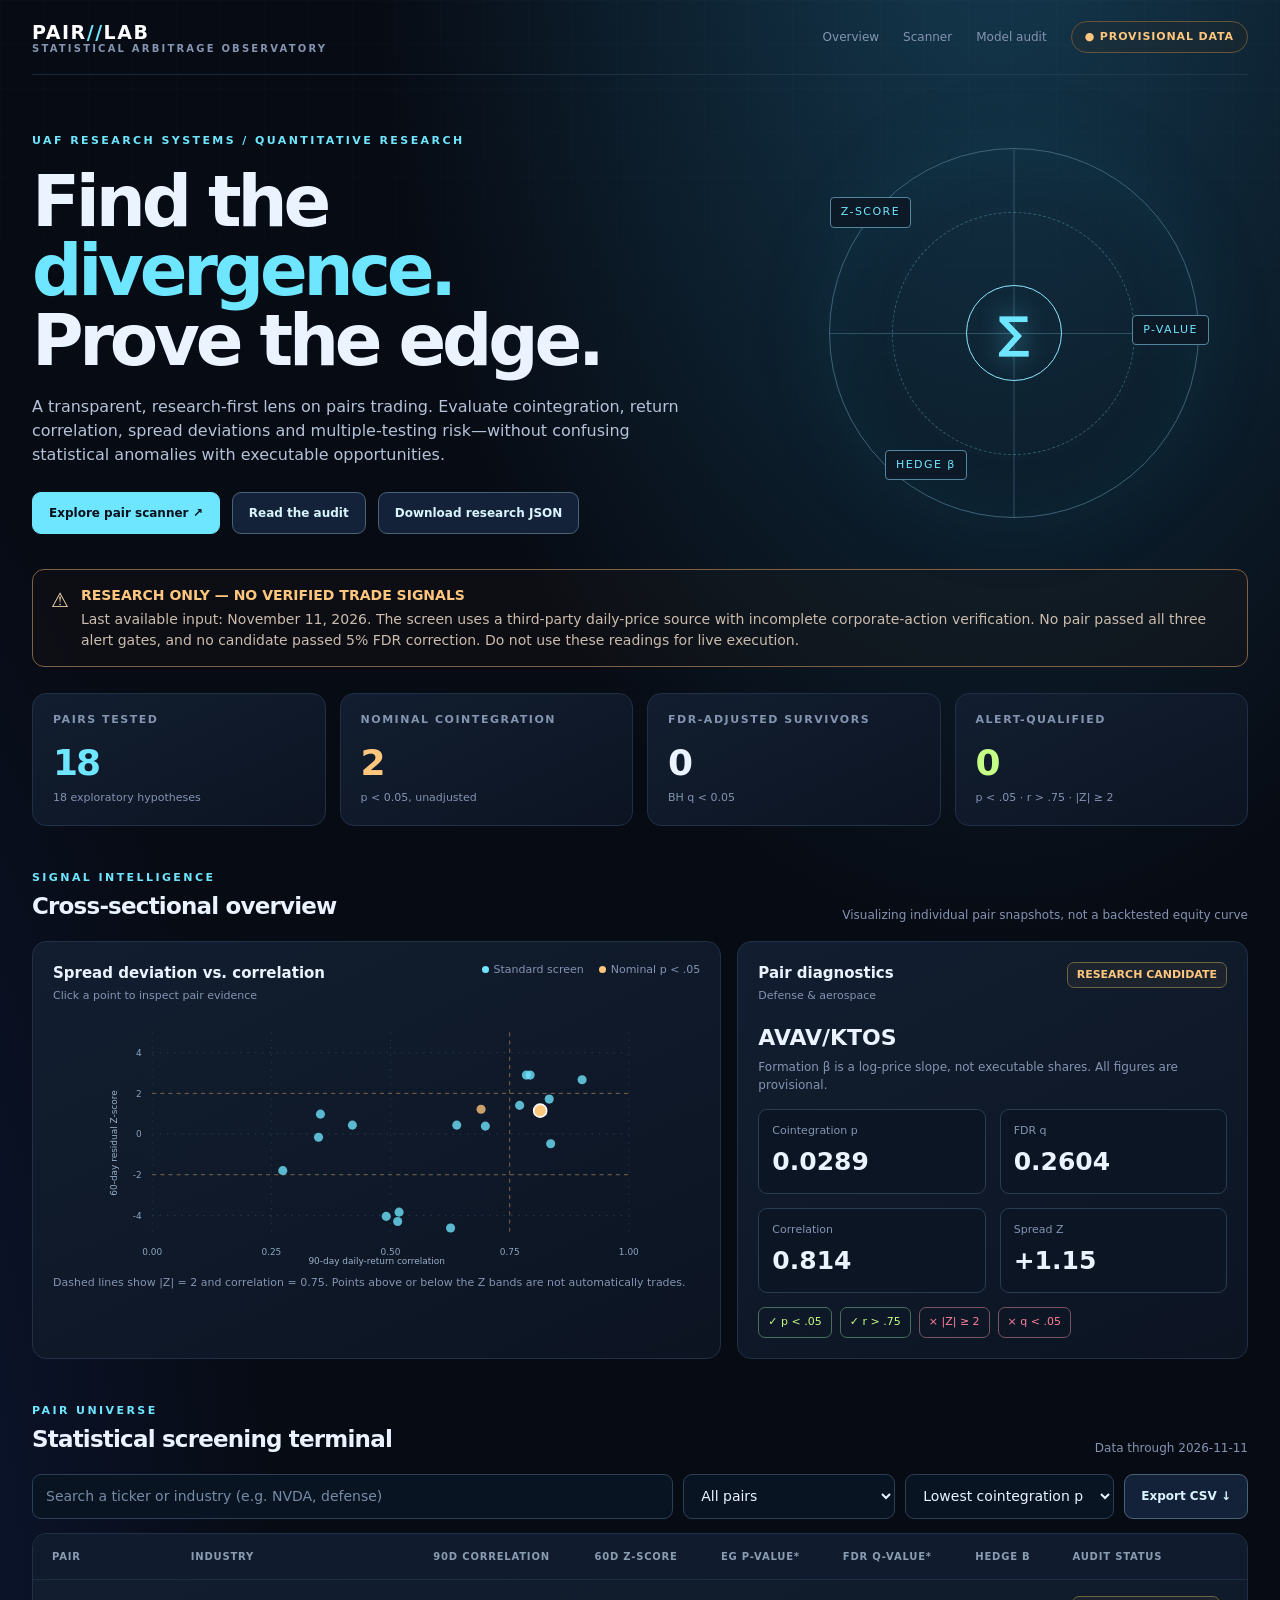
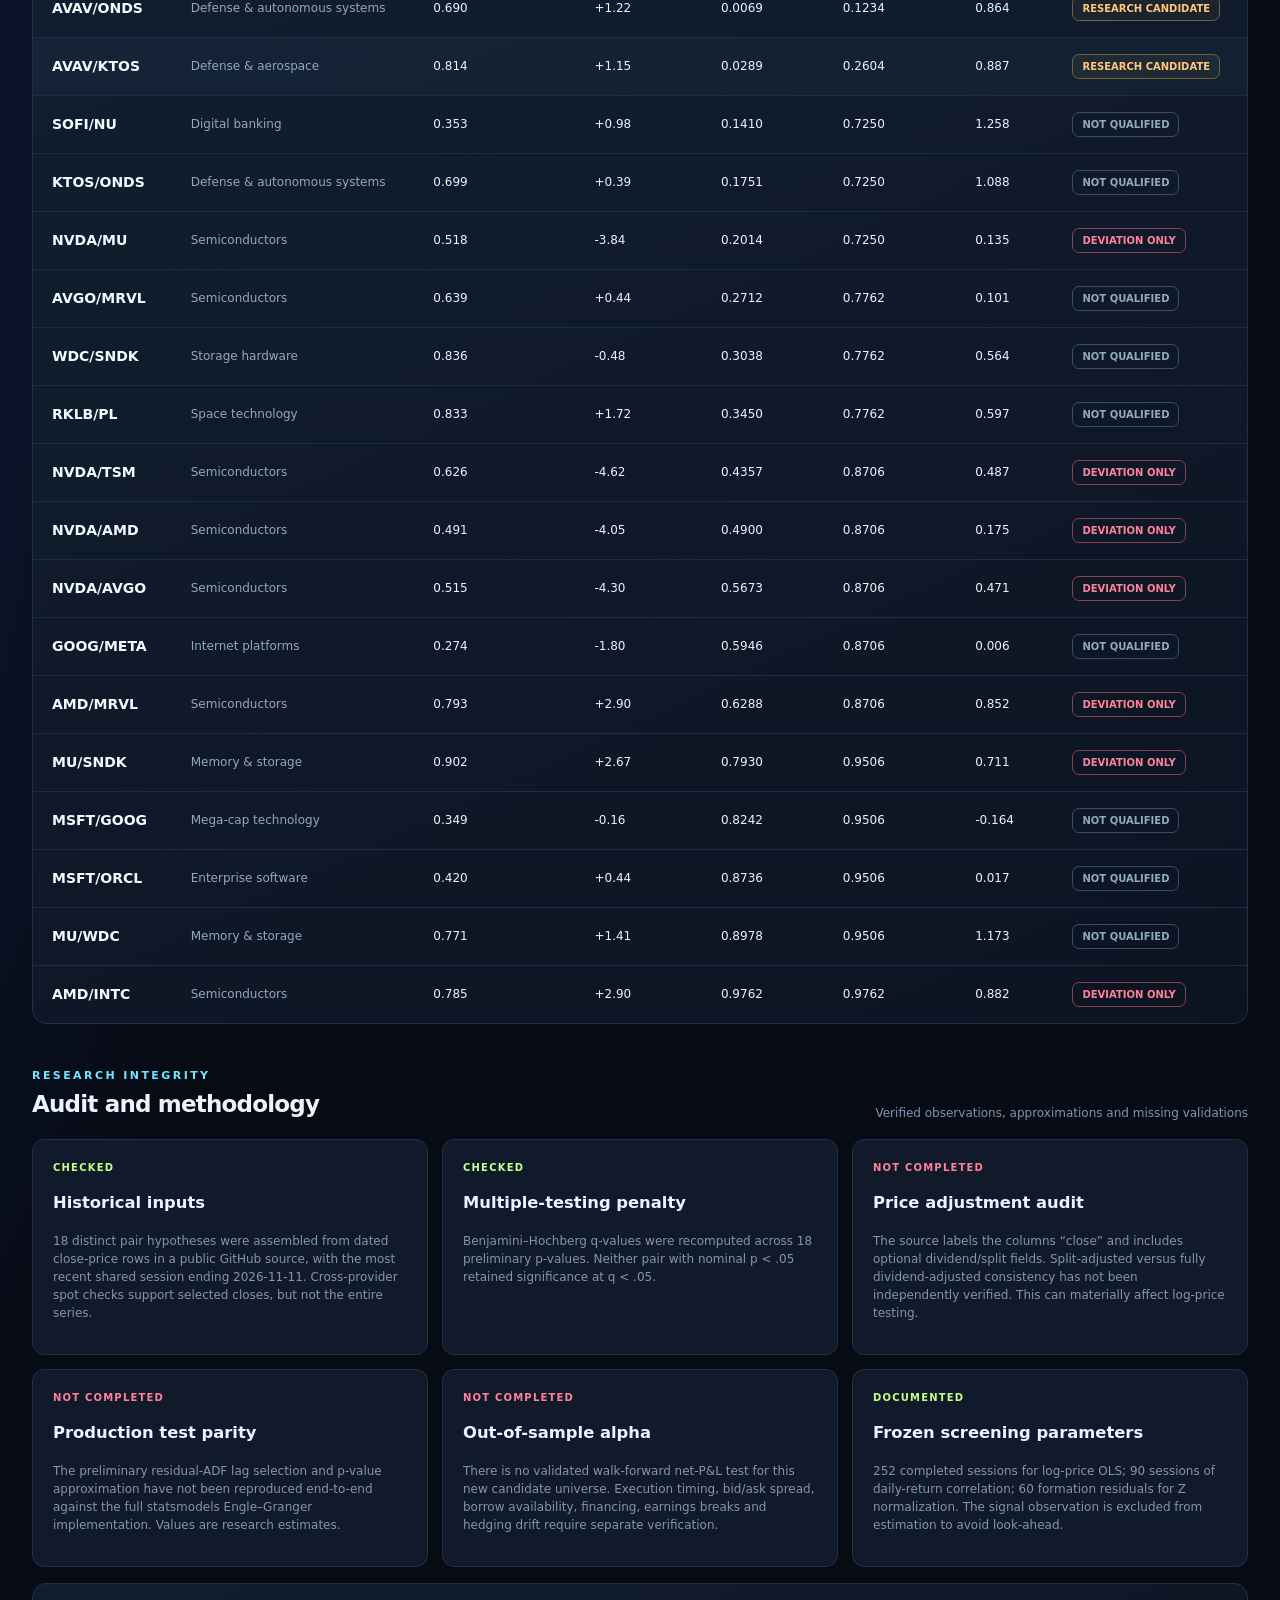
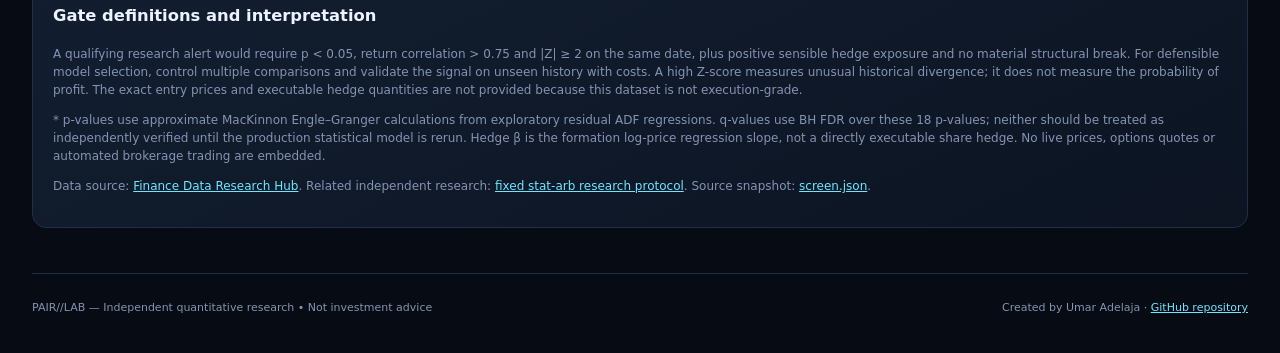
==== stat-arb-dashboard/index.html @ d3b01dea "Build futuristic interactive PAIR//LAB screen with auditable statistical gates" ====
<!doctype html>
<html lang="en">
<head>
<meta charset="utf-8"><meta name="viewport" content="width=device-width, initial-scale=1">
<meta name="description" content="Statistical arbitrage research observatory — provisional pairs-screening evidence, audit gates, and transparent limitations.">
<title>PAIR//LAB — Stat-Arb Observatory</title>
<style>
:root{color-scheme:dark;--bg:#070b14;--panel:#101827;--panel2:#0c1422;--line:#213047;--muted:#8494b1;--text:#eaf3ff;--cyan:#6fe6ff;--lime:#c5ff85;--amber:#ffc77e;--red:#ff8199}
*{box-sizing:border-box}html{scroll-behavior:smooth}body{margin:0;background:radial-gradient(ellipse 55% 35% at 78% -5%,#153c52 0%,transparent 90%),radial-gradient(ellipse 50% 45% at -25% 50%,#101d43 0%,transparent 95%),var(--bg);color:var(--text);font:14px/1.5 Inter,ui-sans-serif,system-ui,Arial,sans-serif;min-height:100vh}
body:before{content:"";pointer-events:none;position:fixed;inset:0;background-image:linear-gradient(#accfff09 1px,transparent 1px),linear-gradient(90deg,#accfff09 1px,transparent 1px);background-size:44px 44px;mask-image:linear-gradient(to bottom,#0008,transparent 82%);z-index:-1}
a{color:var(--cyan)}button,input,select{font:inherit}button{cursor:pointer}.shell{max-width:1440px;margin:0 auto;padding:0 32px}.top{height:75px;border-bottom:1px solid #29405795;display:flex;align-items:center;justify-content:space-between;gap:12px}.brand{font-weight:850;font-size:19px;letter-spacing:.08em;color:white;text-decoration:none}.brand b{color:var(--cyan)}.brand small{font-size:10px;color:var(--muted);display:block;letter-spacing:.22em;margin-top:-5px}.topnav{display:flex;align-items:center;gap:24px;color:var(--muted);font-size:12px}.topnav a{color:inherit;text-decoration:none}.topnav a:hover{color:var(--cyan)}.status{border:1px solid #665338;color:var(--amber);background:#3d2b182a;padding:7px 13px;border-radius:99px;font-weight:750;font-size:11px;letter-spacing:.08em}
.hero{padding:58px 0 35px;display:grid;grid-template-columns:1.5fr 1fr;gap:45px;align-items:center}.eyebrow{color:var(--cyan);letter-spacing:.22em;font-size:11px;text-transform:uppercase;font-weight:800}.hero h1{font-size:clamp(40px,5.5vw,75px);letter-spacing:-.06em;line-height:.99;margin:18px 0 18px;font-weight:850}.hero h1 em{font-style:normal;color:var(--cyan)}.lead{font-size:16px;max-width:670px;color:#b5c2d7}.hero-actions{display:flex;gap:12px;flex-wrap:wrap;margin-top:25px}.btn{border:1px solid #4a6277;background:#132238;color:#d9f5ff;padding:11px 16px;border-radius:9px;font-weight:800;text-decoration:none;font-size:12px}.btn.primary{background:var(--cyan);border-color:var(--cyan);color:#07111c}.btn:hover{filter:brightness(1.14)}.orbit{width:min(100%,370px);aspect-ratio:1;margin:auto;position:relative;border:1px solid #3f6478;border-radius:50%;box-shadow:inset 0 0 60px #0a617524,0 0 80px #14607828}.orbit:before,.orbit:after{content:"";position:absolute;inset:17%;border:1px dashed #5f9cb67c;border-radius:50%}.orbit:after{inset:37%;border:1px solid #8ceaff}.cross{position:absolute;inset:50% 0 auto;border-top:1px solid #50869c7a}.cross.vertical{transform:rotate(90deg)}.orbit .core{position:absolute;left:50%;top:50%;transform:translate(-50%,-50%);font-size:44px;color:var(--cyan);font-weight:850;text-shadow:0 0 25px #5ee1fc70}.orbit .node{position:absolute;border:1px solid #53869e;background:#0c1927;padding:6px 10px;color:var(--cyan);font-size:11px;border-radius:4px;letter-spacing:.13em}.node.one{top:13%;left:0}.node.two{right:-3%;top:45%}.node.three{bottom:10%;left:15%}
.alert{border:1px solid #806044;background:#2a211930;padding:15px 18px;border-radius:12px;display:flex;align-items:flex-start;gap:12px;color:#f6d9b1;margin:0 0 26px}.alert strong{color:var(--amber)}.alert p{margin:3px 0 0;color:#cbbcae}.metrics{display:grid;grid-template-columns:repeat(4,minmax(0,1fr));gap:14px;margin-bottom:28px}.metric,.panel{background:linear-gradient(155deg,#121e30,#0c1422);border:1px solid var(--line);border-radius:14px}.metric{padding:18px 20px;min-height:128px}.metric .label{font-size:11px;letter-spacing:.14em;color:var(--muted);font-weight:800;text-transform:uppercase}.metric .big{font-weight:800;font-size:36px;letter-spacing:-.055em;margin:8px 0 0}.metric .sub{font-size:11px;color:var(--muted)}.metric .big.cyan{color:var(--cyan)}.metric .big.lime{color:var(--lime)}.metric .big.amber{color:var(--amber)}
.sectionhead{margin:44px 0 17px;display:flex;justify-content:space-between;gap:20px;align-items:end}.sectionhead h2{font-size:23px;margin:3px 0 0;letter-spacing:-.035em}.sectionhead p{color:var(--muted);font-size:12px;margin:0}.panel{padding:20px}.visuals{display:grid;grid-template-columns:1.35fr 1fr;gap:16px}.visuals .panel{min-height:310px}.panel-header{display:flex;justify-content:space-between;gap:10px;align-items:start;margin-bottom:16px}.panel-header h3{margin:0;font-size:15px}.panel-header span{color:var(--muted);font-size:11px}.chartwrap{height:244px;position:relative}.chartwrap svg{width:100%;height:100%;overflow:visible}.chartnote{color:var(--muted);font-size:11px;margin:10px 0 0}.legend{display:flex;gap:15px;flex-wrap:wrap;font-size:11px;color:var(--muted)}.legend i{display:inline-block;width:7px;height:7px;border-radius:50%;margin-right:5px;background:var(--cyan)}.legend .gold i{background:var(--amber)}
.toolbar{display:flex;gap:10px;flex-wrap:wrap;margin:0 0 14px}.field{background:#091423;border:1px solid #2b4056;color:var(--text);border-radius:9px;padding:11px 13px;min-height:43px}.field::placeholder{color:#788ba4}.search{flex:1;min-width:200px}.tablepanel{padding:0;overflow:hidden}.scroll{overflow-x:auto}table{width:100%;border-collapse:collapse;min-width:790px}th{text-align:left;color:#8a9cb2;text-transform:uppercase;letter-spacing:.08em;font-size:10px;background:#101b2d;padding:15px 19px;white-space:nowrap}td{padding:16px 19px;border-top:1px solid #1b2d43;white-space:nowrap;font-size:12px}tr.data-row{cursor:pointer}tr.data-row:hover, tr.data-row.selected{background:#1a32454f}.ticker{font-size:14px;font-weight:850;color:#effcff}.industry{color:#95a8bb}.num{font-variant-numeric:tabular-nums}.pill{display:inline-block;border:1px solid #4b5468;color:#b2c2d5;padding:4px 9px;border-radius:7px;font-size:10px;font-weight:750}.pill.watch{border-color:#6b6541;color:var(--amber);background:#d8b3550f}.pill.no{border-color:#375068;color:#90aabe}.pill.fail{border-color:#864354;color:var(--red)}.detailgrid{display:grid;grid-template-columns:1fr 1fr;gap:14px}.detailvalue{font-size:25px;font-weight:850;margin-top:3px}.detailkey{color:var(--muted);font-size:11px}.detailcard{border:1px solid #2a3c50;padding:13px;border-radius:9px;background:#0b1524}.gates{display:flex;gap:8px;flex-wrap:wrap;margin-top:14px}.gate{padding:6px 9px;border:1px solid #38506b;border-radius:7px;font-size:11px;color:#afc5dd}.gate.ok{border-color:#47705c;color:var(--lime)}.gate.bad{border-color:#795264;color:var(--red)}.detail{min-height:242px}.detail h3{margin:0 0 4px;font-size:22px}.detail p{color:var(--muted);font-size:12px;margin:4px 0 15px}.audit-grid{display:grid;grid-template-columns:repeat(3,1fr);gap:14px}.audit-item{border:1px solid var(--line);background:#101a2b;border-radius:12px;padding:20px}.audit-item b{font-size:13px}.audit-item p{color:var(--muted);font-size:12px}.audit-item .tag{font-size:10px;font-weight:800;color:var(--amber);letter-spacing:.12em}.audit-item .tag.good{color:var(--lime)}.audit-item .tag.bad{color:var(--red)}
.footer{border-top:1px solid var(--line);padding:26px 0 36px;display:flex;justify-content:space-between;gap:15px;color:var(--muted);font-size:11px;margin-top:45px}.footer a{color:var(--cyan)}.errorbox{color:var(--red);padding:25px;border:1px solid #713d4b;border-radius:12px}.visuallyhidden{position:absolute;width:1px;height:1px;overflow:hidden;clip:rect(0,0,0,0)}
@media(max-width:950px){.hero{grid-template-columns:1fr}.orbit{display:none}.visuals{grid-template-columns:1fr}.metrics{grid-template-columns:repeat(2,1fr)}.audit-grid{grid-template-columns:1fr 1fr}}
@media(max-width:630px){.shell{padding:0 16px}.topnav a{display:none}.metrics{grid-template-columns:repeat(2,minmax(0,1fr))}.metric{padding:14px;min-height:110px}.metric .big{font-size:30px}.audit-grid{grid-template-columns:1fr}.sectionhead{display:block}.footer{display:block}.hero{padding-top:37px}.panel{padding:15px}}
</style>
</head>
<body>
<div class="shell"><header class="top"><a class="brand" href="../index.html">PAIR<b>//</b>LAB<small>STATISTICAL ARBITRAGE OBSERVATORY</small></a><nav class="topnav"><a href="#overview">Overview</a><a href="#scanner">Scanner</a><a href="#audit">Model audit</a><span class="status">● PROVISIONAL DATA</span></nav></header>
<main>
<section class="hero" id="overview"><div><div class="eyebrow">UAF RESEARCH SYSTEMS / QUANTITATIVE RESEARCH</div><h1>Find the <em>divergence.</em><br>Prove the edge.</h1><p class="lead">A transparent, research-first lens on pairs trading. Evaluate cointegration, return correlation, spread deviations and multiple-testing risk—without confusing statistical anomalies with executable opportunities.</p><div class="hero-actions"><a class="btn primary" href="#scanner">Explore pair scanner ↗</a><a class="btn" href="#audit">Read the audit</a><a class="btn" href="data/screen.json" download>Download research JSON</a></div></div><div class="orbit" aria-hidden="true"><div class="cross"></div><div class="cross vertical"></div><div class="core">∑</div><div class="node one">Z-SCORE</div><div class="node two">P-VALUE</div><div class="node three">HEDGE β</div></div></section>
<div class="alert"><span aria-hidden="true" style="font-size:20px">⚠</span><div><strong>RESEARCH ONLY — NO VERIFIED TRADE SIGNALS</strong><p>Last available input: November 11, 2026. The screen uses a third-party daily-price source with incomplete corporate-action verification. No pair passed all three alert gates, and no candidate passed 5% FDR correction. Do not use these readings for live execution.</p></div></div>
<section class="metrics" id="metrics" aria-label="Research overview"><div class="metric"><div class="label">Pairs tested</div><div class="big cyan" id="m-total">—</div><div class="sub">18 exploratory hypotheses</div></div><div class="metric"><div class="label">Nominal cointegration</div><div class="big amber" id="m-nominal">—</div><div class="sub">p &lt; 0.05, unadjusted</div></div><div class="metric"><div class="label">FDR-adjusted survivors</div><div class="big" id="m-fdr">—</div><div class="sub">BH q &lt; 0.05</div></div><div class="metric"><div class="label">Alert-qualified</div><div class="big lime" id="m-qualified">—</div><div class="sub">p &lt; .05 · r &gt; .75 · |Z| ≥ 2</div></div></section>
<section class="sectionhead"><div><div class="eyebrow">Signal intelligence</div><h2>Cross-sectional overview</h2></div><p>Visualizing individual pair snapshots, not a backtested equity curve</p></section>
<div class="visuals">
<div class="panel"><div class="panel-header"><div><h3>Spread deviation vs. correlation</h3><span>Click a point to inspect pair evidence</span></div><div class="legend"><span><i></i>Standard screen</span><span class="gold"><i></i>Nominal p &lt; .05</span></div></div><div class="chartwrap"><svg id="scatter" role="img" aria-label="Pair Z-score against 90-day correlation"></svg></div><div class="chartnote">Dashed lines show |Z| = 2 and correlation = 0.75. Points above or below the Z bands are not automatically trades.</div></div>
<div class="panel"><div class="panel-header"><div><h3>Pair diagnostics</h3><span id="selected-label">Select a pair from chart or table</span></div><span class="pill watch" id="pair-status">RESEARCH</span></div><div id="pair-detail" class="detail" aria-live="polite"></div></div>
</div>
<section class="sectionhead" id="scanner"><div><div class="eyebrow">Pair universe</div><h2>Statistical screening terminal</h2></div><p id="date-label">Data through November 11, 2026</p></section>
<div class="toolbar"><input class="field search" id="search" type="search" placeholder="Search a ticker or industry (e.g. NVDA, defense)" aria-label="Search pairs"><select class="field" id="filter" aria-label="Filter pairs"><option value="all">All pairs</option><option value="nominal">Nominally cointegrated</option><option value="deviation">|Z| ≥ 2 deviations</option><option value="highcorr">Correlation &gt; .75</option></select><select class="field" id="sort" aria-label="Sort results"><option value="p">Lowest cointegration p</option><option value="z">Largest absolute Z</option><option value="corr">Highest correlation</option><option value="q">Lowest FDR-adjusted q</option></select><button class="btn" id="export" type="button">Export CSV ↓</button></div>
<div class="panel tablepanel"><div class="scroll"><table aria-label="Historical pairs screening results"><thead><tr><th>Pair</th><th>Industry</th><th>90D correlation</th><th>60D Z-score</th><th>EG p-value*</th><th>FDR q-value*</th><th>Hedge β</th><th>Audit status</th></tr></thead><tbody id="table-body"><tr><td colspan="8">Loading research snapshot…</td></tr></tbody></table></div></div>
<section class="sectionhead" id="audit"><div><div class="eyebrow">Research integrity</div><h2>Audit and methodology</h2></div><p>Verified observations, approximations and missing validations</p></section>
<div class="audit-grid">
<article class="audit-item"><div class="tag good">CHECKED</div><h3>Historical inputs</h3><p>18 distinct pair hypotheses were assembled from dated close-price rows in a public GitHub source, with the most recent shared session ending 2026-11-11. Cross-provider spot checks support selected closes, but not the entire series.</p></article>
<article class="audit-item"><div class="tag good">CHECKED</div><h3>Multiple-testing penalty</h3><p>Benjamini–Hochberg q-values were recomputed across 18 preliminary p-values. Neither pair with nominal p &lt; .05 retained significance at q &lt; .05.</p></article>
<article class="audit-item"><div class="tag bad">NOT COMPLETED</div><h3>Price adjustment audit</h3><p>The source labels the columns “close” and includes optional dividend/split fields. Split-adjusted versus fully dividend-adjusted consistency has not been independently verified. This can materially affect log-price testing.</p></article>
<article class="audit-item"><div class="tag bad">NOT COMPLETED</div><h3>Production test parity</h3><p>The preliminary residual-ADF lag selection and p-value approximation have not been reproduced end-to-end against the full statsmodels Engle–Granger implementation. Values are research estimates.</p></article>
<article class="audit-item"><div class="tag bad">NOT COMPLETED</div><h3>Out-of-sample alpha</h3><p>There is no validated walk-forward net-P&amp;L test for this new candidate universe. Execution timing, bid/ask spread, borrow availability, financing, earnings breaks and hedging drift require separate verification.</p></article>
<article class="audit-item"><div class="tag good">DOCUMENTED</div><h3>Frozen screening parameters</h3><p>252 completed sessions for log-price OLS; 90 sessions of daily-return correlation; 60 formation residuals for Z normalization. The signal observation is excluded from estimation to avoid look-ahead.</p></article>
</div>
<div class="panel" style="margin-top:16px"><h3 style="margin-top:0">Gate definitions and interpretation</h3><p style="color:var(--muted);font-size:12px">A qualifying research alert would require p &lt; 0.05, return correlation &gt; 0.75 and |Z| ≥ 2 on the same date, plus positive sensible hedge exposure and no material structural break. For defensible model selection, control multiple comparisons and validate the signal on unseen history with costs. A high Z-score measures unusual historical divergence; it does not measure the probability of profit. The exact entry prices and executable hedge quantities are not provided because this dataset is not execution-grade.</p><p style="color:var(--muted);font-size:12px">* p-values use approximate MacKinnon Engle–Granger calculations from exploratory residual ADF regressions. q-values use BH FDR over these 18 p-values; neither should be treated as independently verified until the production statistical model is rerun. Hedge β is the formation log-price regression slope, not a directly executable share hedge. No live prices, options quotes or automated brokerage trading are embedded.</p><p style="color:var(--muted);font-size:12px">Data source: <a href="https://github.com/yennanliu/finance_data" target="_blank" rel="noopener">Finance Data Research Hub</a>. Related independent research: <a href="../STAT_ARB_GUIDE.md">fixed stat-arb research protocol</a>. Source snapshot: <a href="data/screen.json">screen.json</a>.</p></div>
</main><footer class="footer"><span>PAIR//LAB — Independent quantitative research • Not investment advice</span><span>Created by Umar Adelaja · <a href="https://github.com/uafadelaja-creator/monte-carlo-investment-lab">GitHub repository</a></span></footer></div>
<script>
(async function(){
const $=id=>document.getElementById(id);const svgNS="http://www.w3.org/2000/svg";let dataset,all=[],shown=[],selected=null;
const fmt=(v,n=2)=>Number(v).toFixed(n);const mk=(name,attrs={},text)=>{let e=document.createElementNS(svgNS,name);for(const [k,v] of Object.entries(attrs))e.setAttribute(k,v);if(text!==undefined)e.textContent=text;return e};
function status(p){if(p.gates.coint&&p.gates.corr&&p.gates.z)return ["QUALIFIED","watch"];if(p.p<.05)return ["RESEARCH CANDIDATE","watch"];if(Math.abs(p.z)>=2)return ["DEVIATION ONLY","fail"];return ["NOT QUALIFIED","no"]}
function setDetail(p){selected=p.pair;$("selected-label").textContent=p.industry;const [s,klass]=status(p);$("pair-status").textContent=s;$("pair-status").className="pill "+klass;const d=$("pair-detail");d.replaceChildren();const h=document.createElement("h3");h.textContent=p.pair;d.append(h);const intro=document.createElement("p");intro.textContent="Formation β is a log-price slope, not executable shares. All figures are provisional.";d.append(intro);const g=document.createElement("div");g.className="detailgrid";for(const [label,value] of [["Cointegration p",fmt(p.p,4)],["FDR q",fmt(p.q,4)],["Correlation",fmt(p.correlation,3)],["Spread Z",(p.z>0?"+":"")+fmt(p.z)]]){const e=document.createElement("div");e.className="detailcard";const a=document.createElement("div");a.className="detailkey";a.textContent=label;const b=document.createElement("div");b.className="detailvalue";b.textContent=value;e.append(a,b);g.append(e)}d.append(g);const gates=document.createElement("div");gates.className="gates";for(const [label,on] of [["p < .05",p.gates.coint],["r > .75",p.gates.corr],["|Z| ≥ 2",p.gates.z],["q < .05",p.gates.multiple_testing]]){const item=document.createElement("span");item.className="gate "+(on?"ok":"bad");item.textContent=(on?"✓ ":"× ")+label;gates.append(item)}d.append(gates);drawScatter();paintRows()}
function drawScatter(){const s=$("scatter");s.replaceChildren();s.setAttribute("viewBox","0 0 660 300");const W=660,H=300,L=54,R=20,T=14,B=36,x=v=>L+(W-L-R)*(v/1),y=v=>T+(H-T-B)*((5-v)/10);for(const val of [-4,-2,0,2,4]){s.append(mk("line",{x1:L,x2:W-R,y1:y(val),y2:y(val),stroke:Math.abs(val)===2?"#94764e":"#294057", "stroke-dasharray":Math.abs(val)===2?"5 5":"2 7"}));s.append(mk("text",{x:L-13,y:y(val)+4,fill:"#8da6c1","font-size":"11","text-anchor":"end"},String(val)))}for(const val of [0,.25,.5,.75,1]){s.append(mk("line",{x1:x(val),x2:x(val),y1:T,y2:H-B,stroke:val===.75?"#94764e":"#263a4f","stroke-dasharray":val===.75?"5 5":"2 7"}));s.append(mk("text",{x:x(val),y:H-12,fill:"#8da6c1","font-size":"11","text-anchor":"middle"},fmt(val,2)))}s.append(mk("text",{x:W/2,y:H-1,fill:"#9db1c9","font-size":"11","text-anchor":"middle"},"90-day daily-return correlation"));s.append(mk("text",{x:11,y:H/2,fill:"#9db1c9","font-size":"11",transform:"rotate(-90 11 "+H/2+")","text-anchor":"middle"},"60-day residual Z-score"));for(const p of all){const node=mk("circle",{cx:x(p.correlation),cy:y(Math.max(-5,Math.min(5,p.z))),r:p.pair===selected?8:5.6,fill:p.p<.05?"#ffc77e":"#6fe6ff",opacity:p.pair===selected?1:.78,stroke:p.pair===selected?"#fff":"none","stroke-width":2,tabindex:0,role:"button","aria-label":"Inspect "+p.pair});node.style.cursor="pointer";node.addEventListener("click",()=>setDetail(p));node.addEventListener("keydown",e=>{if(e.key==="Enter"||e.key===" "){e.preventDefault();setDetail(p)}});node.append(mk("title",{},p.pair+" · r="+fmt(p.correlation,3)+" · Z="+fmt(p.z)));s.append(node)}}
function paintRows(){const body=$("table-body");body.replaceChildren();if(!shown.length){const tr=document.createElement("tr"),td=document.createElement("td");td.colSpan=8;td.textContent="No pairs match these filters.";tr.append(td);body.append(tr);return}for(const p of shown){const tr=document.createElement("tr");tr.className="data-row"+(p.pair===selected?" selected":"");tr.tabIndex=0;tr.addEventListener("click",()=>setDetail(p));tr.addEventListener("keydown",e=>{if(e.key==="Enter")setDetail(p)});const [label,st]=status(p);const cells=[p.pair,p.industry,fmt(p.correlation,3),(p.z>0?"+":"")+fmt(p.z),fmt(p.p,4),fmt(p.q,4),fmt(p.beta,3),label];for(let i=0;i<cells.length;i++){const td=document.createElement("td");td.textContent=cells[i];if(i===0)td.className="ticker";if(i===1)td.className="industry";if(i>=2&&i<=6)td.className="num";if(i===7){td.textContent="";const span=document.createElement("span");span.className="pill "+st;span.textContent=label;td.append(span)}tr.append(td)}body.append(tr)}}
function update(){const term=$("search").value.trim().toLowerCase(),filter=$("filter").value,sort=$("sort").value;shown=all.filter(p=>(p.pair+" "+p.industry).toLowerCase().includes(term) && (filter==="all"||(filter==="nominal"&&p.p<.05)||(filter==="deviation"&&Math.abs(p.z)>=2)||(filter==="highcorr"&&p.correlation>.75)));shown.sort((a,b)=>sort==="z"?Math.abs(b.z)-Math.abs(a.z):sort==="corr"?b.correlation-a.correlation:sort==="q"?a.q-b.q:a.p-b.p);paintRows()}
function exportCsv(){const columns=["pair","industry","correlation","z","p","q","beta","beta_drift_pct","status"];const csv=[columns.join(","),...shown.map(p=>columns.map(k=>JSON.stringify(k==="status"?status(p)[0]:p[k])).join(","))].join("\n");const blob=new Blob([csv],{type:"text/csv;charset=utf-8"}),url=URL.createObjectURL(blob),a=document.createElement("a");a.href=url;a.download="pairlab-screen-2026-11-11.csv";a.click();URL.revokeObjectURL(url)}
try{const r=await fetch("./data/screen.json",{cache:"no-store"});if(!r.ok)throw Error("HTTP "+r.status);dataset=await r.json();if(dataset.schema_version!==1||!Array.isArray(dataset.pairs))throw Error("Unexpected schema");all=dataset.pairs;const alerts=all.filter(p=>p.p<.05&&p.correlation>.75&&Math.abs(p.z)>=2);$("m-total").textContent=all.length;$("m-nominal").textContent=all.filter(p=>p.p<.05).length;$("m-fdr").textContent=all.filter(p=>p.q<.05).length;$("m-qualified").textContent=alerts.length;$("date-label").textContent="Data through "+dataset.as_of;["search","filter","sort"].forEach(id=>$(id).addEventListener(id==="search"?"input":"change",update));$("export").addEventListener("click",exportCsv);update();setDetail(all.find(p=>p.pair==="AVAV/KTOS")||all[0]);}catch(e){$("table-body").replaceChildren();const row=document.createElement("tr"),cell=document.createElement("td");cell.colSpan=8;cell.textContent="Unable to load screen.json: "+e.message+". Open through a web server rather than file://.";row.append(cell);$("table-body").append(row);$("pair-detail").textContent="Data unavailable.";}
})();
</script>
</body></html>
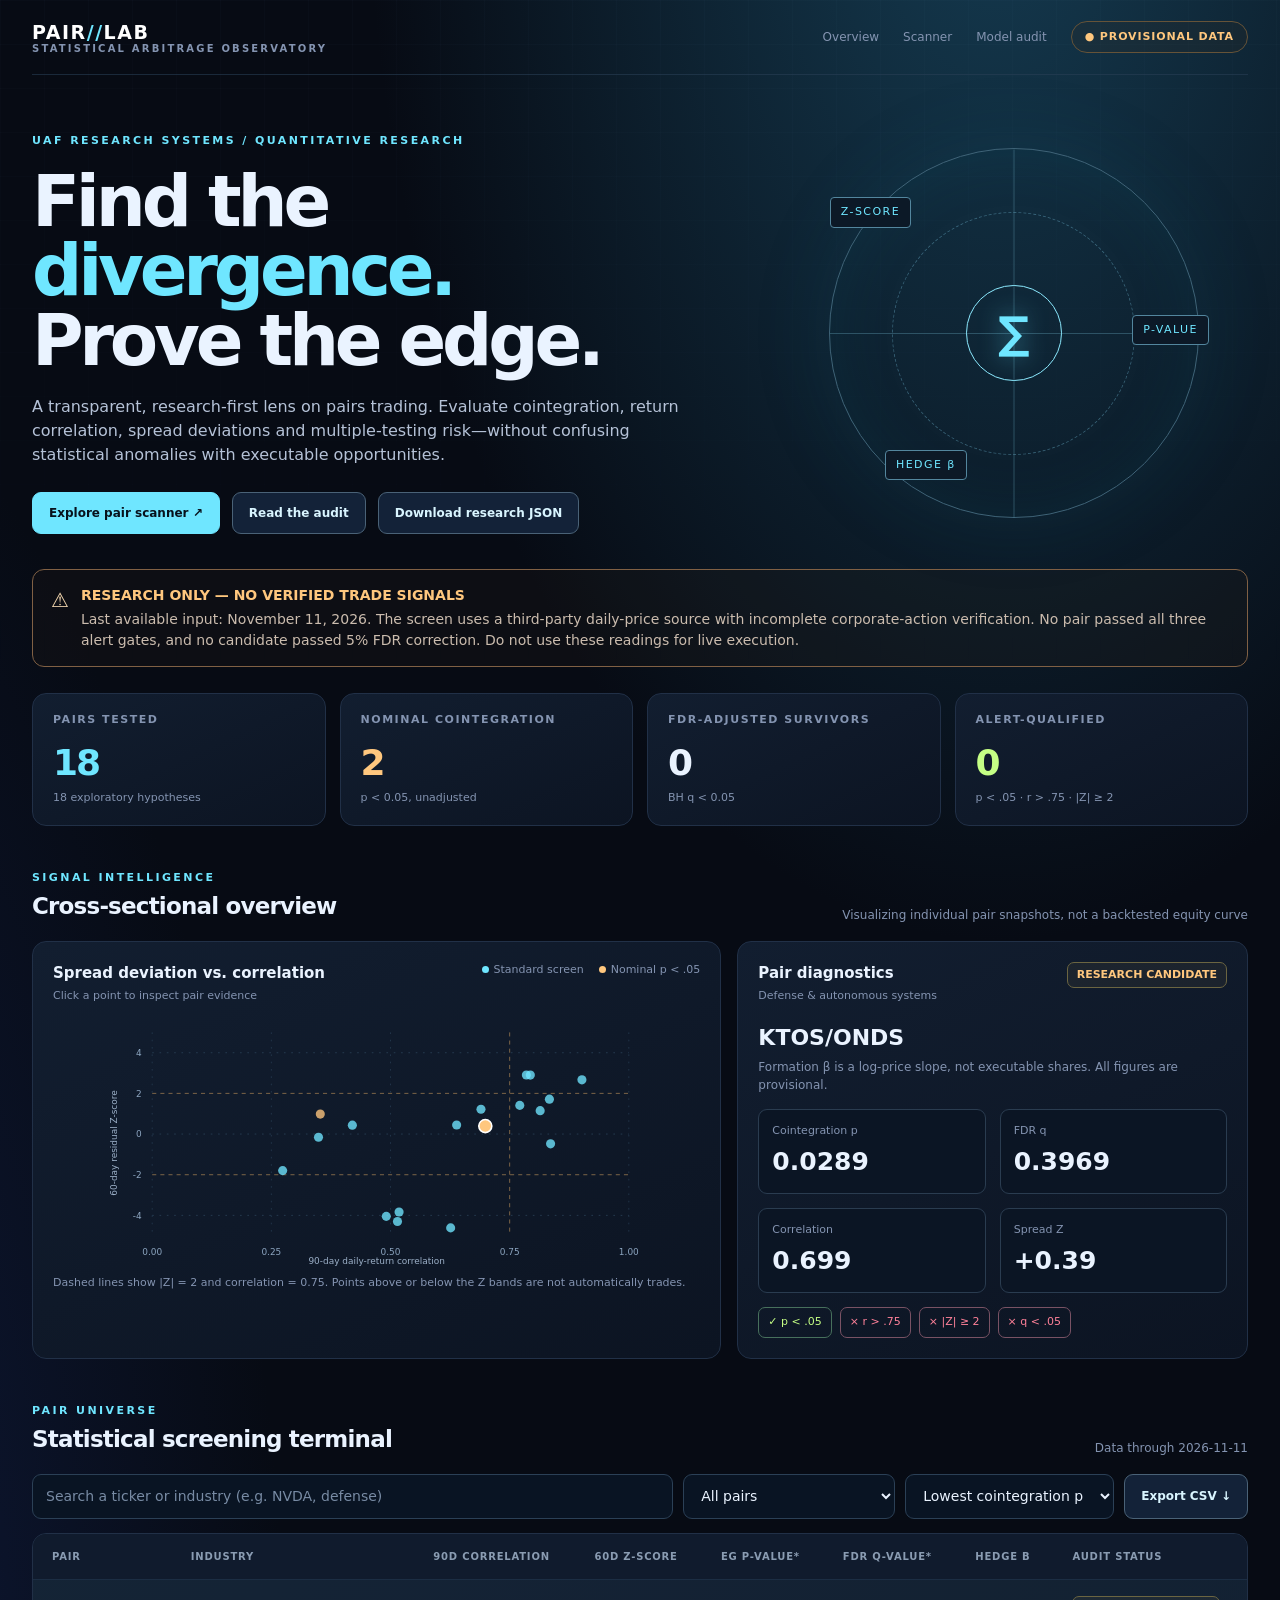
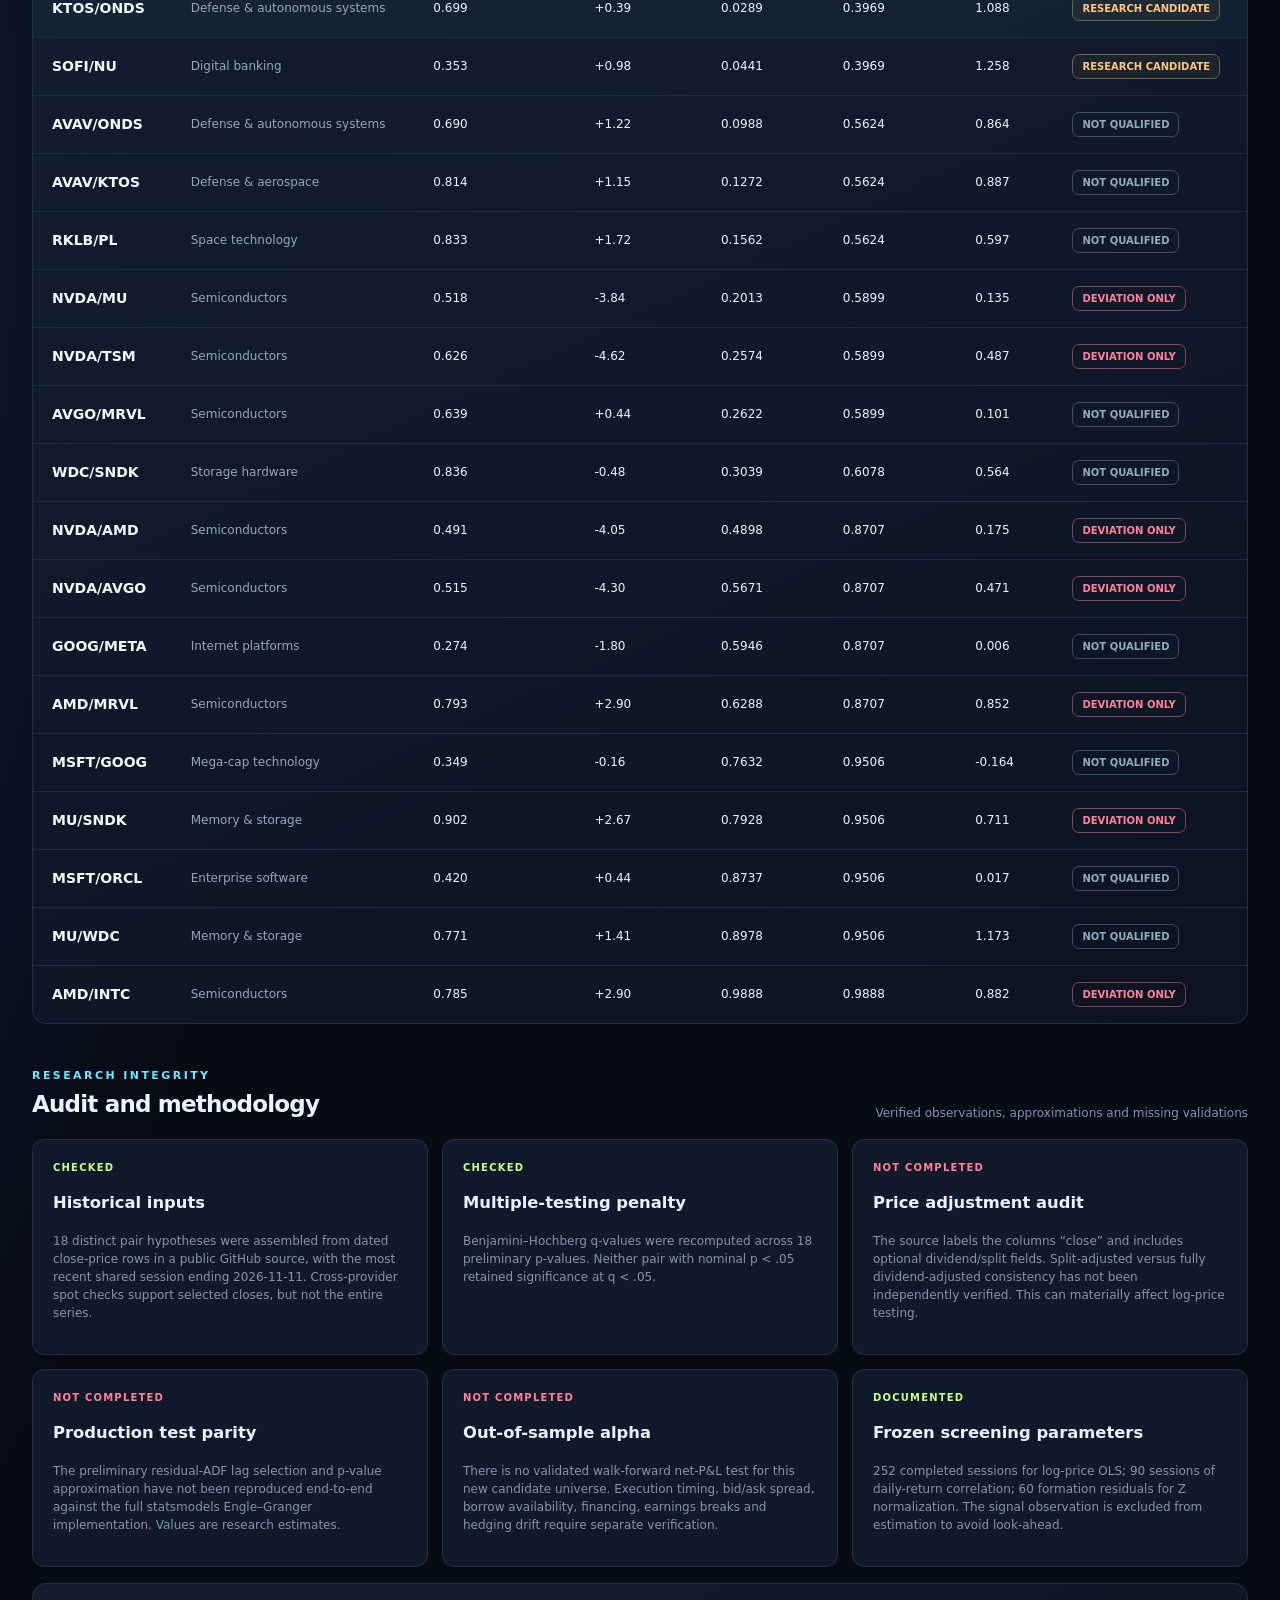
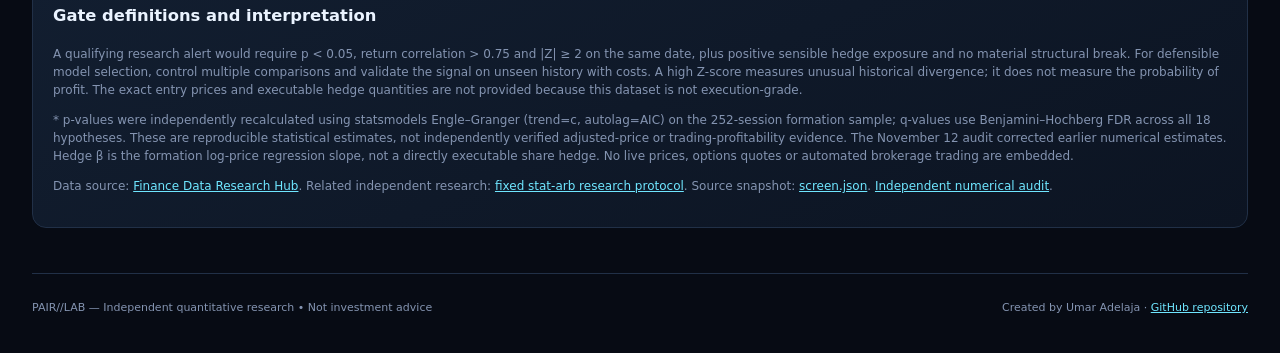
==== commit 02052e44: "Show corrected independently audited statistics and accurate test methodology" ====
--- a/stat-arb-dashboard/index.html
+++ b/stat-arb-dashboard/index.html
@@ -41,7 +41,7 @@
 <article class="audit-item"><div class="tag bad">NOT COMPLETED</div><h3>Out-of-sample alpha</h3><p>There is no validated walk-forward net-P&amp;L test for this new candidate universe. Execution timing, bid/ask spread, borrow availability, financing, earnings breaks and hedging drift require separate verification.</p></article>
 <article class="audit-item"><div class="tag good">DOCUMENTED</div><h3>Frozen screening parameters</h3><p>252 completed sessions for log-price OLS; 90 sessions of daily-return correlation; 60 formation residuals for Z normalization. The signal observation is excluded from estimation to avoid look-ahead.</p></article>
 </div>
-<div class="panel" style="margin-top:16px"><h3 style="margin-top:0">Gate definitions and interpretation</h3><p style="color:var(--muted);font-size:12px">A qualifying research alert would require p &lt; 0.05, return correlation &gt; 0.75 and |Z| ≥ 2 on the same date, plus positive sensible hedge exposure and no material structural break. For defensible model selection, control multiple comparisons and validate the signal on unseen history with costs. A high Z-score measures unusual historical divergence; it does not measure the probability of profit. The exact entry prices and executable hedge quantities are not provided because this dataset is not execution-grade.</p><p style="color:var(--muted);font-size:12px">* p-values use approximate MacKinnon Engle–Granger calculations from exploratory residual ADF regressions. q-values use BH FDR over these 18 p-values; neither should be treated as independently verified until the production statistical model is rerun. Hedge β is the formation log-price regression slope, not a directly executable share hedge. No live prices, options quotes or automated brokerage trading are embedded.</p><p style="color:var(--muted);font-size:12px">Data source: <a href="https://github.com/yennanliu/finance_data" target="_blank" rel="noopener">Finance Data Research Hub</a>. Related independent research: <a href="../STAT_ARB_GUIDE.md">fixed stat-arb research protocol</a>. Source snapshot: <a href="data/screen.json">screen.json</a>.</p></div>
+<div class="panel" style="margin-top:16px"><h3 style="margin-top:0">Gate definitions and interpretation</h3><p style="color:var(--muted);font-size:12px">A qualifying research alert would require p &lt; 0.05, return correlation &gt; 0.75 and |Z| ≥ 2 on the same date, plus positive sensible hedge exposure and no material structural break. For defensible model selection, control multiple comparisons and validate the signal on unseen history with costs. A high Z-score measures unusual historical divergence; it does not measure the probability of profit. The exact entry prices and executable hedge quantities are not provided because this dataset is not execution-grade.</p><p style="color:var(--muted);font-size:12px">* p-values were independently recalculated using statsmodels Engle–Granger (trend=c, autolag=AIC) on the 252-session formation sample; q-values use Benjamini–Hochberg FDR across all 18 hypotheses. These are reproducible statistical estimates, not independently verified adjusted-price or trading-profitability evidence. The November 12 audit corrected earlier numerical estimates. Hedge β is the formation log-price regression slope, not a directly executable share hedge. No live prices, options quotes or automated brokerage trading are embedded.</p><p style="color:var(--muted);font-size:12px">Data source: <a href="https://github.com/yennanliu/finance_data" target="_blank" rel="noopener">Finance Data Research Hub</a>. Related independent research: <a href="../STAT_ARB_GUIDE.md">fixed stat-arb research protocol</a>. Source snapshot: <a href="data/screen.json">screen.json</a>. <a href="https://github.com/uafadelaja-creator/monte-carlo-investment-lab/actions/runs/43284043346">Independent numerical audit</a>.</p></div>
 </main><footer class="footer"><span>PAIR//LAB — Independent quantitative research • Not investment advice</span><span>Created by Umar Adelaja · <a href="https://github.com/uafadelaja-creator/monte-carlo-investment-lab">GitHub repository</a></span></footer></div>
 <script>
 (async function(){
@@ -53,7 +53,7 @@
 function paintRows(){const body=$("table-body");body.replaceChildren();if(!shown.length){const tr=document.createElement("tr"),td=document.createElement("td");td.colSpan=8;td.textContent="No pairs match these filters.";tr.append(td);body.append(tr);return}for(const p of shown){const tr=document.createElement("tr");tr.className="data-row"+(p.pair===selected?" selected":"");tr.tabIndex=0;tr.addEventListener("click",()=>setDetail(p));tr.addEventListener("keydown",e=>{if(e.key==="Enter")setDetail(p)});const [label,st]=status(p);const cells=[p.pair,p.industry,fmt(p.correlation,3),(p.z>0?"+":"")+fmt(p.z),fmt(p.p,4),fmt(p.q,4),fmt(p.beta,3),label];for(let i=0;i<cells.length;i++){const td=document.createElement("td");td.textContent=cells[i];if(i===0)td.className="ticker";if(i===1)td.className="industry";if(i>=2&&i<=6)td.className="num";if(i===7){td.textContent="";const span=document.createElement("span");span.className="pill "+st;span.textContent=label;td.append(span)}tr.append(td)}body.append(tr)}}
 function update(){const term=$("search").value.trim().toLowerCase(),filter=$("filter").value,sort=$("sort").value;shown=all.filter(p=>(p.pair+" "+p.industry).toLowerCase().includes(term) && (filter==="all"||(filter==="nominal"&&p.p<.05)||(filter==="deviation"&&Math.abs(p.z)>=2)||(filter==="highcorr"&&p.correlation>.75)));shown.sort((a,b)=>sort==="z"?Math.abs(b.z)-Math.abs(a.z):sort==="corr"?b.correlation-a.correlation:sort==="q"?a.q-b.q:a.p-b.p);paintRows()}
 function exportCsv(){const columns=["pair","industry","correlation","z","p","q","beta","beta_drift_pct","status"];const csv=[columns.join(","),...shown.map(p=>columns.map(k=>JSON.stringify(k==="status"?status(p)[0]:p[k])).join(","))].join("\n");const blob=new Blob([csv],{type:"text/csv;charset=utf-8"}),url=URL.createObjectURL(blob),a=document.createElement("a");a.href=url;a.download="pairlab-screen-2026-11-11.csv";a.click();URL.revokeObjectURL(url)}
-try{const r=await fetch("./data/screen.json",{cache:"no-store"});if(!r.ok)throw Error("HTTP "+r.status);dataset=await r.json();if(dataset.schema_version!==1||!Array.isArray(dataset.pairs))throw Error("Unexpected schema");all=dataset.pairs;const alerts=all.filter(p=>p.p<.05&&p.correlation>.75&&Math.abs(p.z)>=2);$("m-total").textContent=all.length;$("m-nominal").textContent=all.filter(p=>p.p<.05).length;$("m-fdr").textContent=all.filter(p=>p.q<.05).length;$("m-qualified").textContent=alerts.length;$("date-label").textContent="Data through "+dataset.as_of;["search","filter","sort"].forEach(id=>$(id).addEventListener(id==="search"?"input":"change",update));$("export").addEventListener("click",exportCsv);update();setDetail(all.find(p=>p.pair==="AVAV/KTOS")||all[0]);}catch(e){$("table-body").replaceChildren();const row=document.createElement("tr"),cell=document.createElement("td");cell.colSpan=8;cell.textContent="Unable to load screen.json: "+e.message+". Open through a web server rather than file://.";row.append(cell);$("table-body").append(row);$("pair-detail").textContent="Data unavailable.";}
+try{const r=await fetch("./data/screen.json",{cache:"no-store"});if(!r.ok)throw Error("HTTP "+r.status);dataset=await r.json();if(dataset.schema_version!==1||!Array.isArray(dataset.pairs))throw Error("Unexpected schema");all=dataset.pairs;const alerts=all.filter(p=>p.p<.05&&p.correlation>.75&&Math.abs(p.z)>=2);$("m-total").textContent=all.length;$("m-nominal").textContent=all.filter(p=>p.p<.05).length;$("m-fdr").textContent=all.filter(p=>p.q<.05).length;$("m-qualified").textContent=alerts.length;$("date-label").textContent="Data through "+dataset.as_of;["search","filter","sort"].forEach(id=>$(id).addEventListener(id==="search"?"input":"change",update));$("export").addEventListener("click",exportCsv);update();setDetail(all.find(p=>p.pair==="KTOS/ONDS")||all[0]);}catch(e){$("table-body").replaceChildren();const row=document.createElement("tr"),cell=document.createElement("td");cell.colSpan=8;cell.textContent="Unable to load screen.json: "+e.message+". Open through a web server rather than file://.";row.append(cell);$("table-body").append(row);$("pair-detail").textContent="Data unavailable.";}
 })();
 </script>
 </body></html>
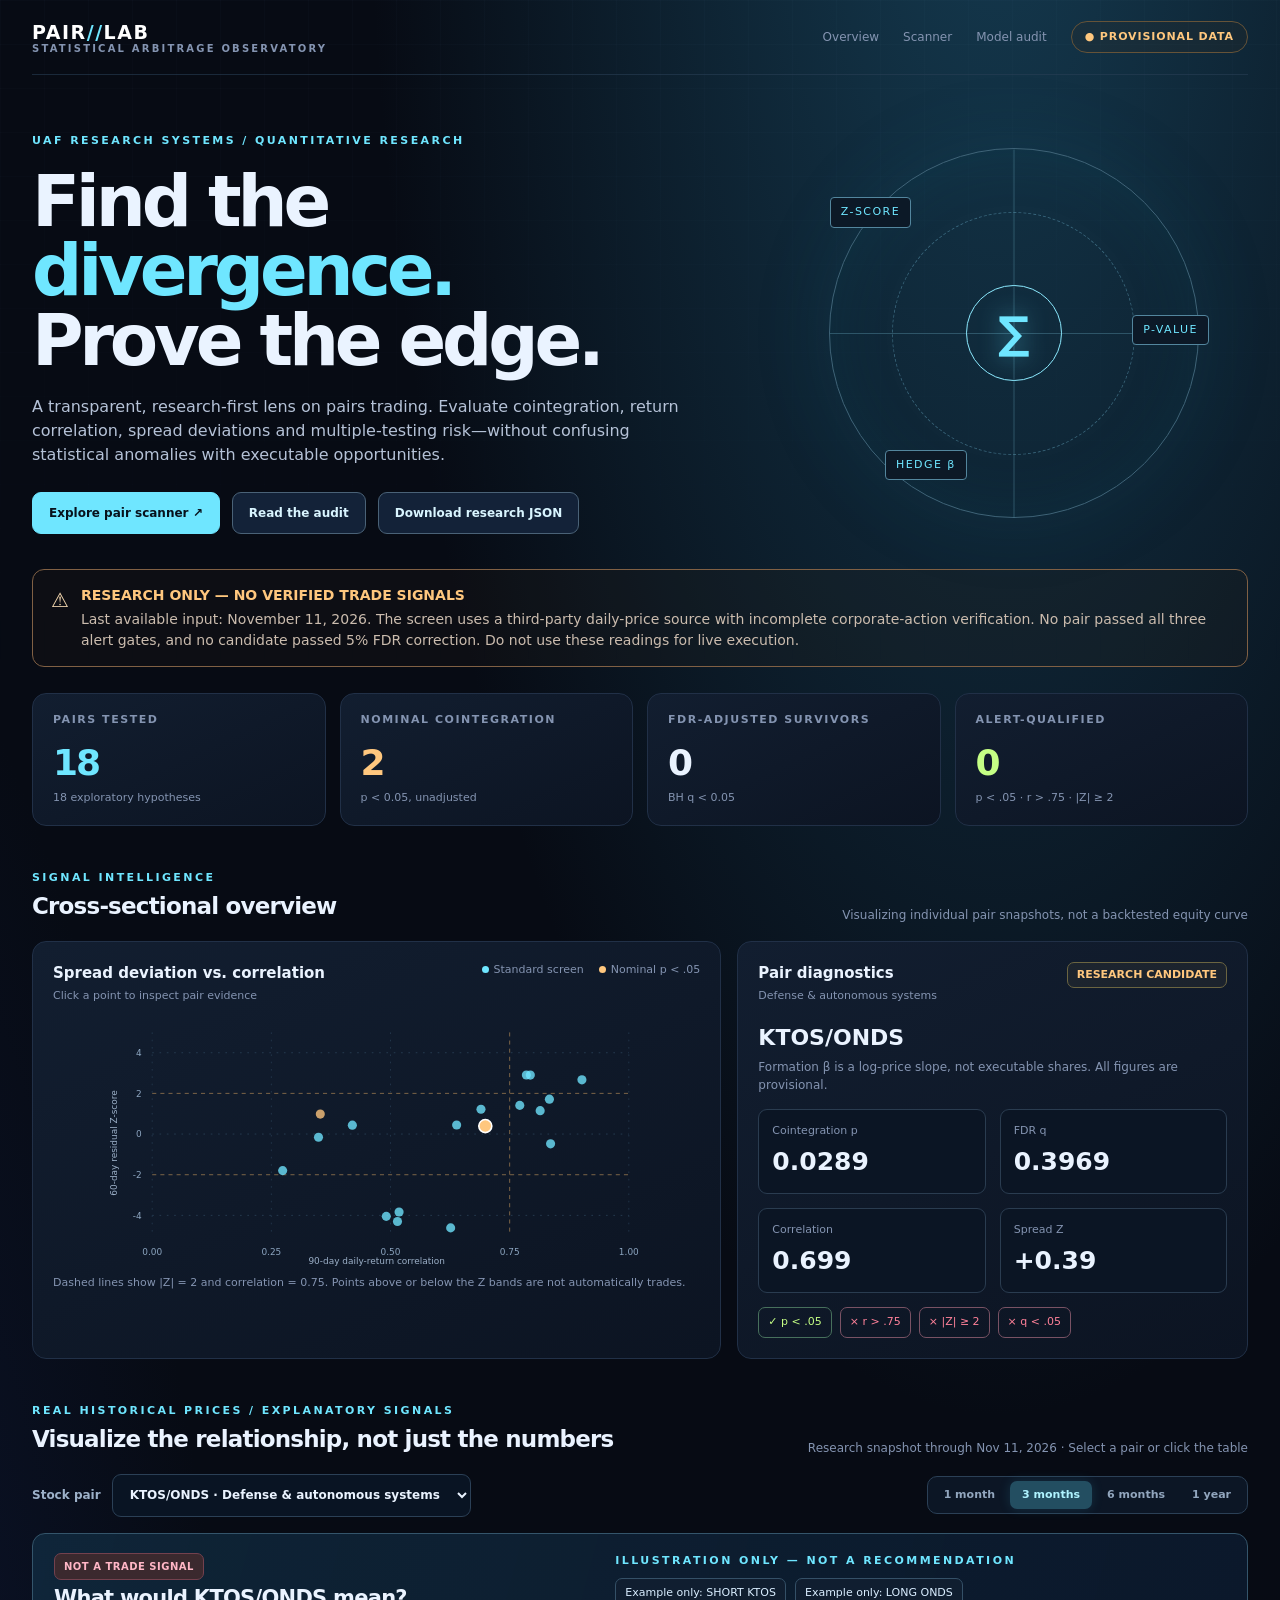
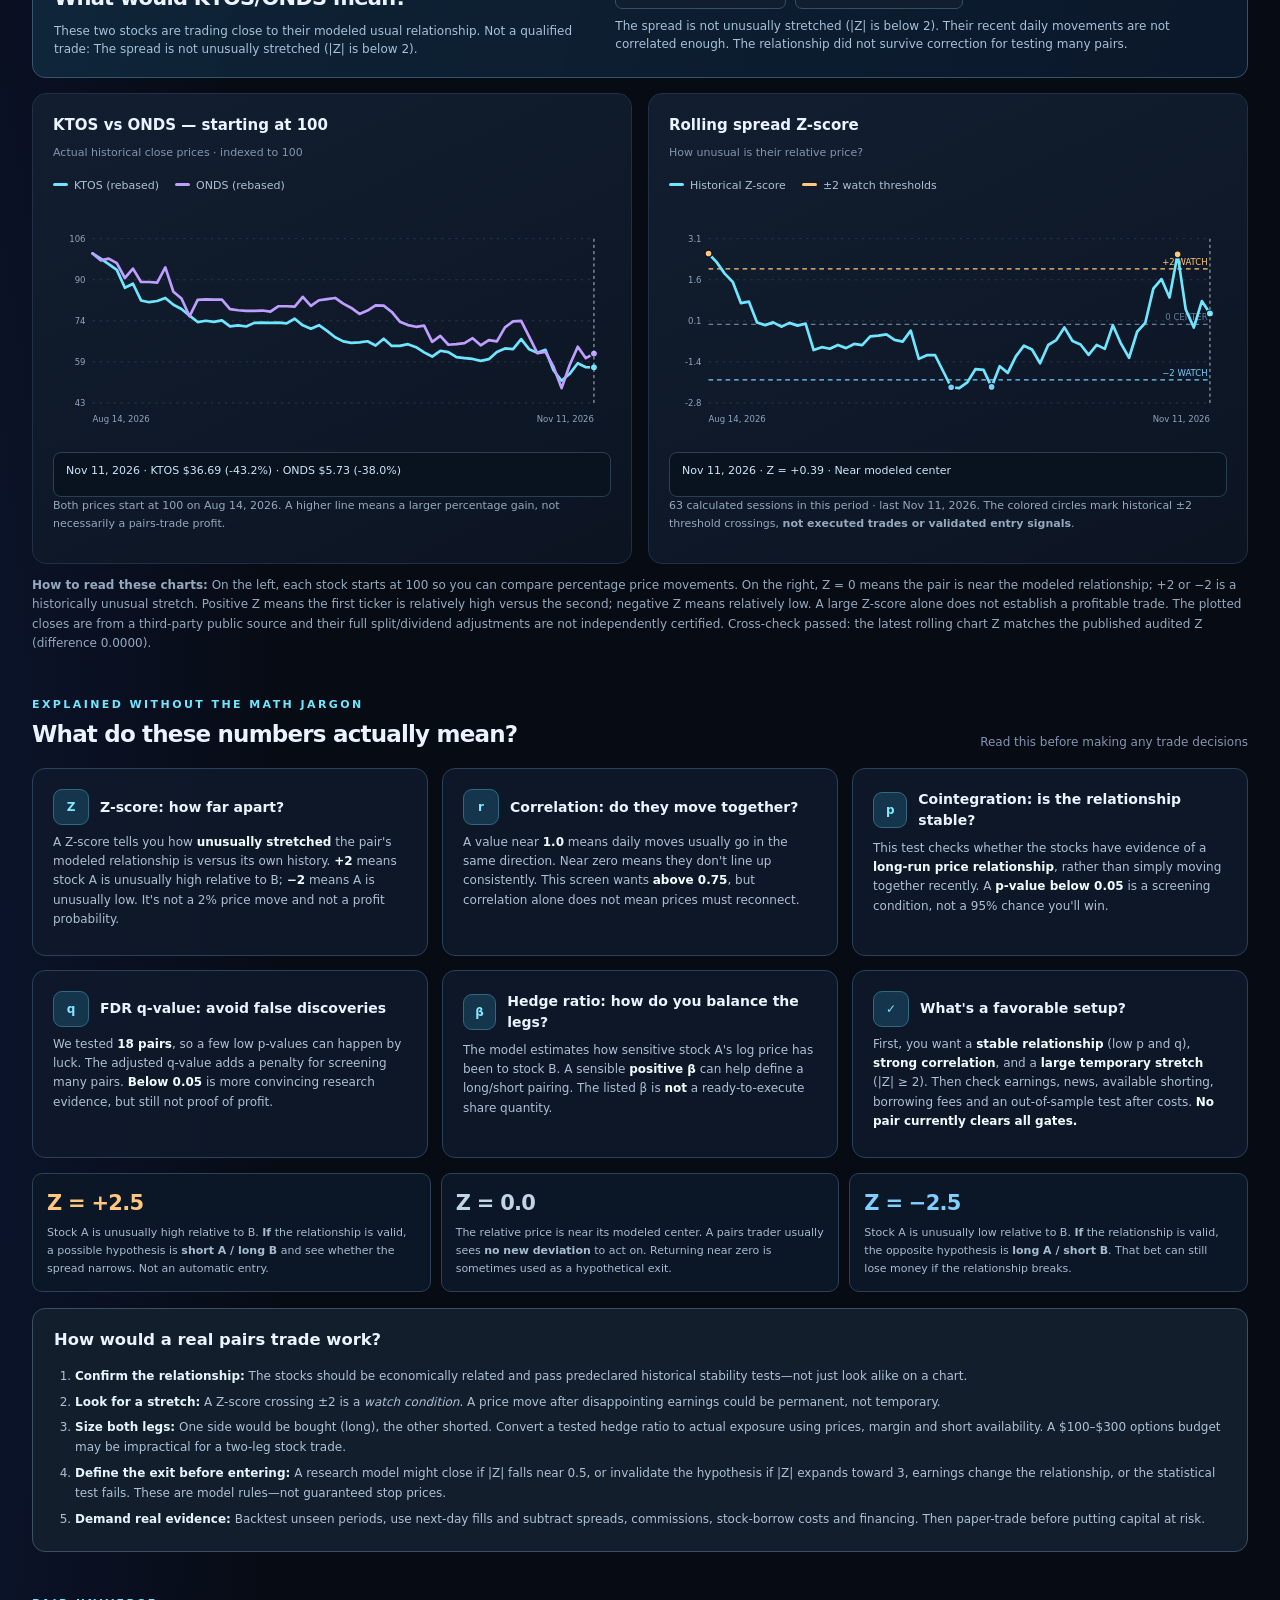
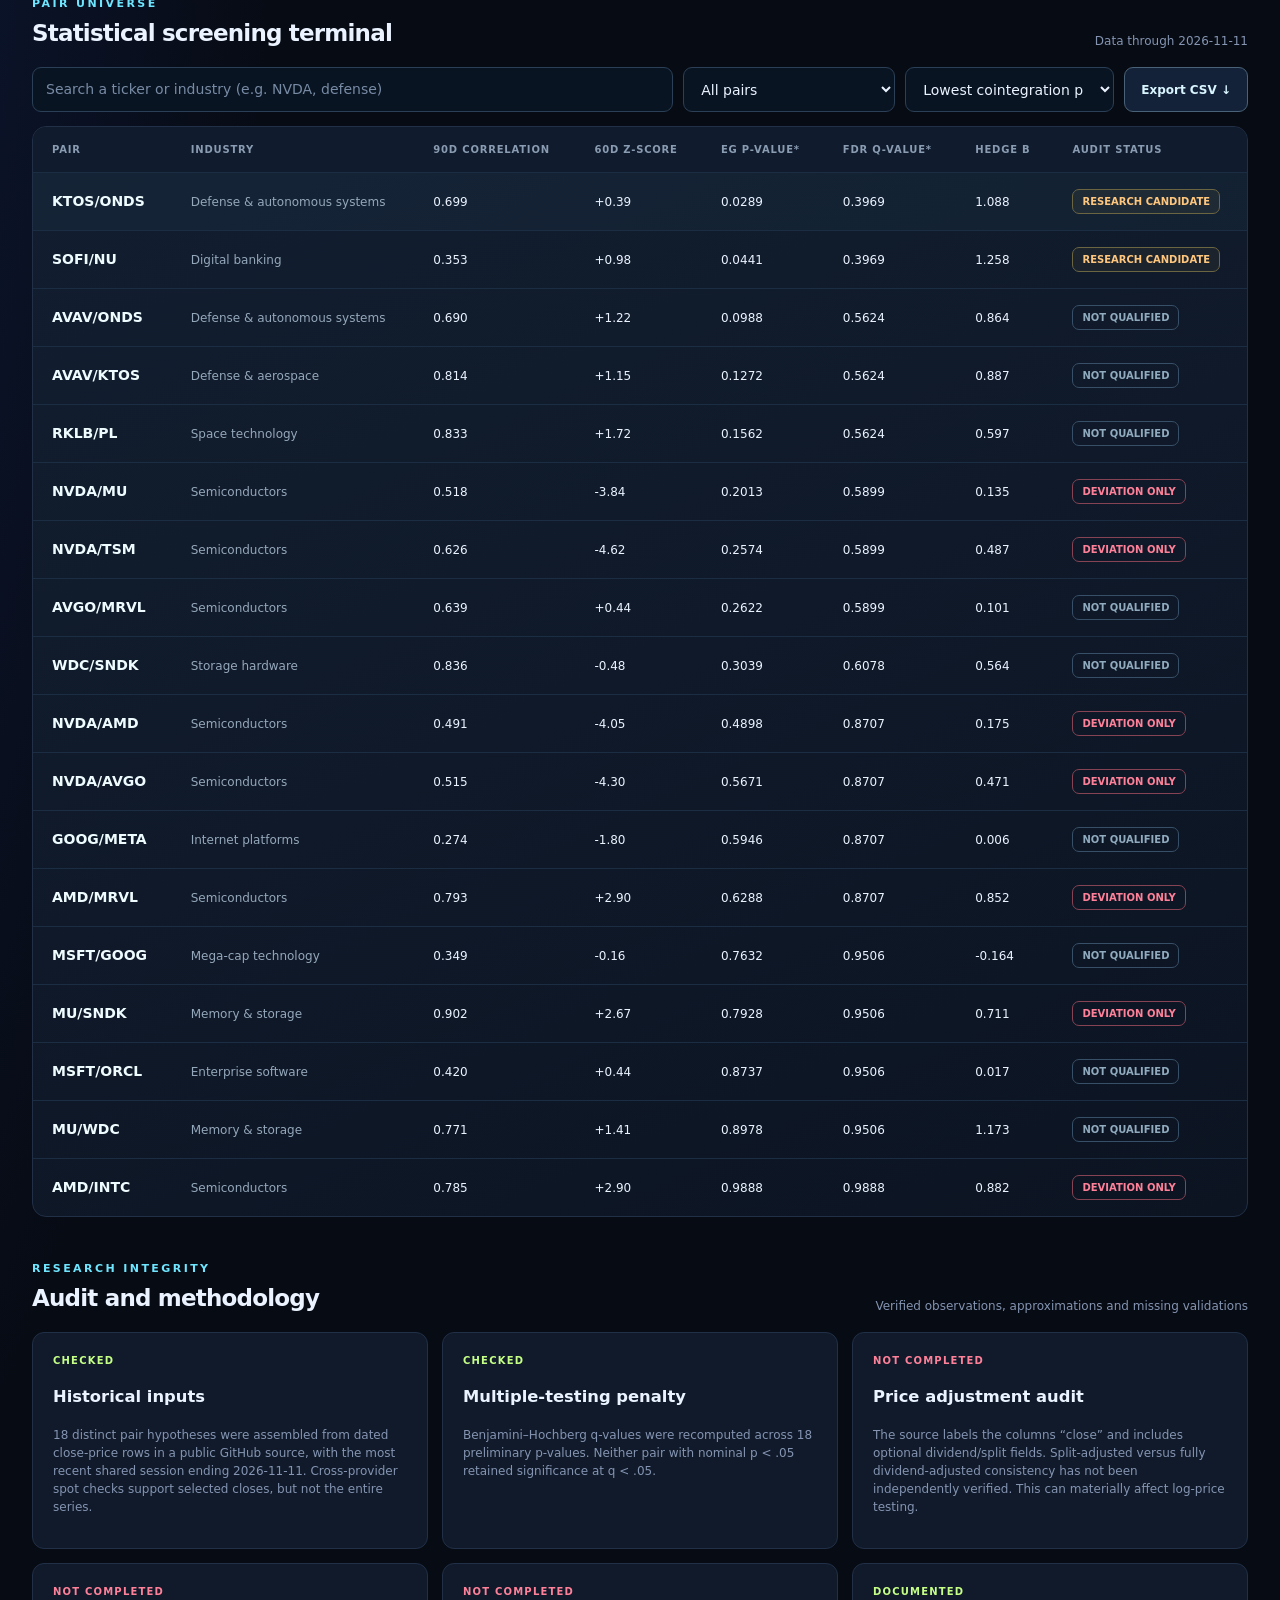
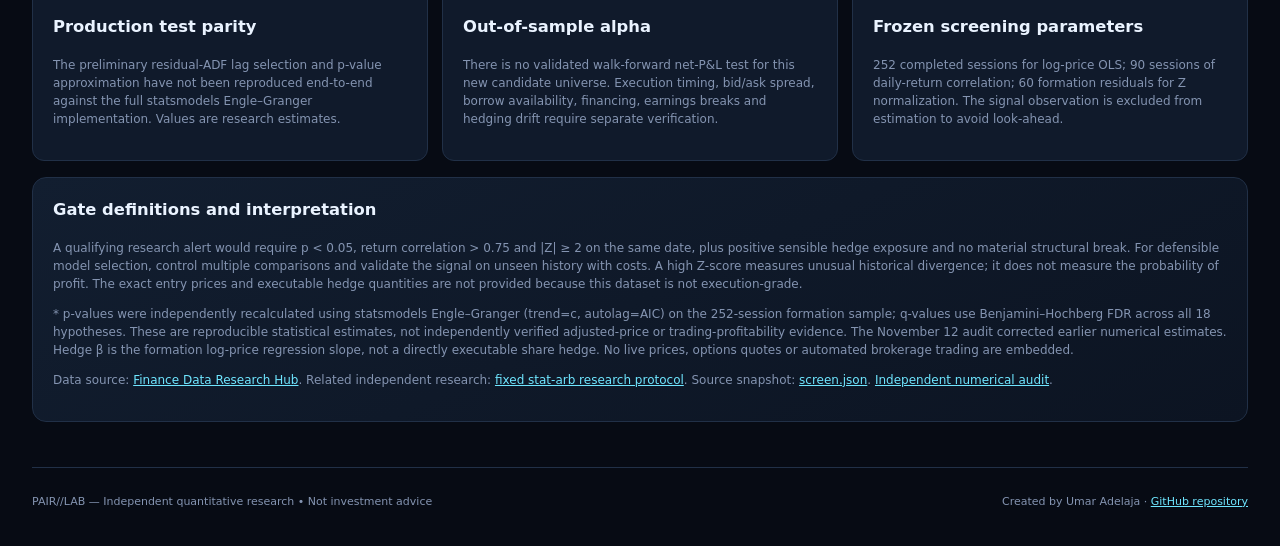
==== commit 585fd188: "Integrate historical price and rolling Z-score trade visualizer with plain-English strategy guide" ====
--- a/stat-arb-dashboard/index.html
+++ b/stat-arb-dashboard/index.html
@@ -17,6 +17,8 @@
 @media(max-width:950px){.hero{grid-template-columns:1fr}.orbit{display:none}.visuals{grid-template-columns:1fr}.metrics{grid-template-columns:repeat(2,1fr)}.audit-grid{grid-template-columns:1fr 1fr}}
 @media(max-width:630px){.shell{padding:0 16px}.topnav a{display:none}.metrics{grid-template-columns:repeat(2,minmax(0,1fr))}.metric{padding:14px;min-height:110px}.metric .big{font-size:30px}.audit-grid{grid-template-columns:1fr}.sectionhead{display:block}.footer{display:block}.hero{padding-top:37px}.panel{padding:15px}}
 </style>
+<link rel="stylesheet" href="charts.css">
+<script src="charts.js" defer></script>
 </head>
 <body>
 <div class="shell"><header class="top"><a class="brand" href="../index.html">PAIR<b>//</b>LAB<small>STATISTICAL ARBITRAGE OBSERVATORY</small></a><nav class="topnav"><a href="#overview">Overview</a><a href="#scanner">Scanner</a><a href="#audit">Model audit</a><span class="status">● PROVISIONAL DATA</span></nav></header>
@@ -29,6 +31,59 @@
 <div class="panel"><div class="panel-header"><div><h3>Spread deviation vs. correlation</h3><span>Click a point to inspect pair evidence</span></div><div class="legend"><span><i></i>Standard screen</span><span class="gold"><i></i>Nominal p &lt; .05</span></div></div><div class="chartwrap"><svg id="scatter" role="img" aria-label="Pair Z-score against 90-day correlation"></svg></div><div class="chartnote">Dashed lines show |Z| = 2 and correlation = 0.75. Points above or below the Z bands are not automatically trades.</div></div>
 <div class="panel"><div class="panel-header"><div><h3>Pair diagnostics</h3><span id="selected-label">Select a pair from chart or table</span></div><span class="pill watch" id="pair-status">RESEARCH</span></div><div id="pair-detail" class="detail" aria-live="polite"></div></div>
 </div>
+
+<section class="sectionhead" id="trade-visualizer"><div><div class="eyebrow">Real historical prices / explanatory signals</div><h2>Visualize the relationship, not just the numbers</h2></div><p>Research snapshot through Nov 11, 2026 · Select a pair or click the table</p></section>
+<div class="pair-trade-toolbar">
+  <label for="chart-pair">Stock pair <select id="chart-pair" class="field" aria-label="Select pair for charts"><option>Loading pairs…</option></select></label>
+  <div class="period-switch" role="group" aria-label="Chart history period"><button type="button" data-chart-range="1M" aria-pressed="false">1 month</button><button type="button" data-chart-range="3M" aria-pressed="true">3 months</button><button type="button" data-chart-range="6M" aria-pressed="false">6 months</button><button type="button" data-chart-range="1Y" aria-pressed="false">1 year</button></div>
+</div>
+<div class="pair-trade-summary" id="trade-explanation" aria-live="polite">
+  <div><span class="signal-chip" id="trade-signal-chip">NOT A TRADE SIGNAL</span><h3 id="trade-explanation-heading">Reading the selected pair</h3><p class="subline" id="trade-explanation-reason">Historical calculations are loading.</p></div>
+  <div><div class="eyebrow" style="margin-bottom:9px">Illustration only — not a recommendation</div><div class="leg-row" id="trade-legs"></div><p class="subline" id="chart-veto">A two-sided trade is only worth testing if the relationship is statistically supported and the risks are checked.</p></div>
+</div>
+<div class="trade-charts">
+  <article class="panel chart-panel-trade">
+    <div class="panel-header"><div><h3 id="price-chart-title">Relative stock-price movements</h3><span>Actual historical close prices · indexed to 100</span></div></div>
+    <div class="legend-trade"><span id="price-legend-a">Stock A</span><span class="alt" id="price-legend-b">Stock B</span></div>
+    <svg id="price-evolution" role="img" aria-label="Historical closing-price comparisons"></svg>
+    <div class="chart-readout-trade" id="price-readout" aria-live="polite">Loading historical prices…</div>
+    <p class="trade-method-note" id="price-chart-explain">Both lines are based on historical closes and rebased for comparison.</p>
+  </article>
+  <article class="panel chart-panel-trade">
+    <div class="panel-header"><div><h3>Rolling spread Z-score</h3><span>How unusual is their relative price?</span></div></div>
+    <div class="legend-trade"><span>Historical Z-score</span><span class="zone">±2 watch thresholds</span></div>
+    <svg id="spread-evolution" role="img" aria-label="Historical rolling Z-score and plus or minus two threshold lines"></svg>
+    <div class="chart-readout-trade" id="spread-readout" aria-live="polite">Loading rolling deviations…</div>
+    <p class="trade-method-note"><span id="z-coverage">Calculating historical Z-scores…</span>. The colored circles mark historical ±2 threshold crossings, <strong>not executed trades or validated entry signals</strong>.</p>
+  </article>
+</div>
+<p class="trade-method-note"><strong>How to read these charts:</strong> On the left, each stock starts at 100 so you can compare percentage price movements. On the right, Z = 0 means the pair is near the modeled relationship; +2 or −2 is a historically unusual stretch. Positive Z means the first ticker is relatively high versus the second; negative Z means relatively low. A large Z-score alone does not establish a profitable trade. The plotted closes are from a third-party public source and their full split/dividend adjustments are not independently certified. <span id="chart-audit-readout"></span></p>
+
+<section class="sectionhead" id="learn"><div><div class="eyebrow">Explained without the math jargon</div><h2>What do these numbers actually mean?</h2></div><p>Read this before making any trade decisions</p></section>
+<div class="explain-grid">
+  <article class="explain-card"><div class="head"><span class="iconlet">Z</span><h3>Z-score: how far apart?</h3></div><p>A Z-score tells you how <b>unusually stretched</b> the pair's modeled relationship is versus its own history. <b>+2</b> means stock A is unusually high relative to B; <b>−2</b> means A is unusually low. It's not a 2% price move and not a profit probability.</p></article>
+  <article class="explain-card"><div class="head"><span class="iconlet">r</span><h3>Correlation: do they move together?</h3></div><p>A value near <b>1.0</b> means daily moves usually go in the same direction. Near zero means they don't line up consistently. This screen wants <b>above 0.75</b>, but correlation alone does not mean prices must reconnect.</p></article>
+  <article class="explain-card"><div class="head"><span class="iconlet">p</span><h3>Cointegration: is the relationship stable?</h3></div><p>This test checks whether the stocks have evidence of a <b>long-run price relationship</b>, rather than simply moving together recently. A <b>p-value below 0.05</b> is a screening condition, not a 95% chance you'll win.</p></article>
+  <article class="explain-card"><div class="head"><span class="iconlet">q</span><h3>FDR q-value: avoid false discoveries</h3></div><p>We tested <b>18 pairs</b>, so a few low p-values can happen by luck. The adjusted q-value adds a penalty for screening many pairs. <b>Below 0.05</b> is more convincing research evidence, but still not proof of profit.</p></article>
+  <article class="explain-card"><div class="head"><span class="iconlet">β</span><h3>Hedge ratio: how do you balance the legs?</h3></div><p>The model estimates how sensitive stock A's log price has been to stock B. A sensible <b>positive β</b> can help define a long/short pairing. The listed β is <b>not</b> a ready-to-execute share quantity.</p></article>
+  <article class="explain-card"><div class="head"><span class="iconlet">✓</span><h3>What's a favorable setup?</h3></div><p>First, you want a <b>stable relationship</b> (low p and q), <b>strong correlation</b>, and a <b>large temporary stretch</b> (|Z| ≥ 2). Then check earnings, news, available shorting, borrowing fees and an out-of-sample test after costs. <b>No pair currently clears all gates.</b></p></article>
+</div>
+<div class="z-cases" aria-label="Examples of interpreting Z-score">
+  <div class="z-case pos"><div class="value">Z = +2.5</div><p>Stock A is unusually high relative to B. <strong>If</strong> the relationship is valid, a possible hypothesis is <strong>short A / long B</strong> and see whether the spread narrows. Not an automatic entry.</p></div>
+  <div class="z-case flat"><div class="value">Z = 0.0</div><p>The relative price is near its modeled center. A pairs trader usually sees <strong>no new deviation</strong> to act on. Returning near zero is sometimes used as a hypothetical exit.</p></div>
+  <div class="z-case neg"><div class="value">Z = −2.5</div><p>Stock A is unusually low relative to B. <strong>If</strong> the relationship is valid, the opposite hypothesis is <strong>long A / short B</strong>. That bet can still lose money if the relationship breaks.</p></div>
+</div>
+<div class="trade-protocol">
+  <h3>How would a real pairs trade work?</h3>
+  <ol>
+    <li><strong>Confirm the relationship:</strong> The stocks should be economically related and pass predeclared historical stability tests—not just look alike on a chart.</li>
+    <li><strong>Look for a stretch:</strong> A Z-score crossing ±2 is a <em>watch condition</em>. A price move after disappointing earnings could be permanent, not temporary.</li>
+    <li><strong>Size both legs:</strong> One side would be bought (long), the other shorted. Convert a tested hedge ratio to actual exposure using prices, margin and short availability. A $100–$300 options budget may be impractical for a two-leg stock trade.</li>
+    <li><strong>Define the exit before entering:</strong> A research model might close if |Z| falls near 0.5, or invalidate the hypothesis if |Z| expands toward 3, earnings change the relationship, or the statistical test fails. These are model rules—not guaranteed stop prices.</li>
+    <li><strong>Demand real evidence:</strong> Backtest unseen periods, use next-day fills and subtract spreads, commissions, stock-borrow costs and financing. Then paper-trade before putting capital at risk.</li>
+  </ol>
+</div>
+
 <section class="sectionhead" id="scanner"><div><div class="eyebrow">Pair universe</div><h2>Statistical screening terminal</h2></div><p id="date-label">Data through November 11, 2026</p></section>
 <div class="toolbar"><input class="field search" id="search" type="search" placeholder="Search a ticker or industry (e.g. NVDA, defense)" aria-label="Search pairs"><select class="field" id="filter" aria-label="Filter pairs"><option value="all">All pairs</option><option value="nominal">Nominally cointegrated</option><option value="deviation">|Z| ≥ 2 deviations</option><option value="highcorr">Correlation &gt; .75</option></select><select class="field" id="sort" aria-label="Sort results"><option value="p">Lowest cointegration p</option><option value="z">Largest absolute Z</option><option value="corr">Highest correlation</option><option value="q">Lowest FDR-adjusted q</option></select><button class="btn" id="export" type="button">Export CSV ↓</button></div>
 <div class="panel tablepanel"><div class="scroll"><table aria-label="Historical pairs screening results"><thead><tr><th>Pair</th><th>Industry</th><th>90D correlation</th><th>60D Z-score</th><th>EG p-value*</th><th>FDR q-value*</th><th>Hedge β</th><th>Audit status</th></tr></thead><tbody id="table-body"><tr><td colspan="8">Loading research snapshot…</td></tr></tbody></table></div></div>
@@ -48,12 +103,12 @@
 const $=id=>document.getElementById(id);const svgNS="http://www.w3.org/2000/svg";let dataset,all=[],shown=[],selected=null;
 const fmt=(v,n=2)=>Number(v).toFixed(n);const mk=(name,attrs={},text)=>{let e=document.createElementNS(svgNS,name);for(const [k,v] of Object.entries(attrs))e.setAttribute(k,v);if(text!==undefined)e.textContent=text;return e};
 function status(p){if(p.gates.coint&&p.gates.corr&&p.gates.z)return ["QUALIFIED","watch"];if(p.p<.05)return ["RESEARCH CANDIDATE","watch"];if(Math.abs(p.z)>=2)return ["DEVIATION ONLY","fail"];return ["NOT QUALIFIED","no"]}
-function setDetail(p){selected=p.pair;$("selected-label").textContent=p.industry;const [s,klass]=status(p);$("pair-status").textContent=s;$("pair-status").className="pill "+klass;const d=$("pair-detail");d.replaceChildren();const h=document.createElement("h3");h.textContent=p.pair;d.append(h);const intro=document.createElement("p");intro.textContent="Formation β is a log-price slope, not executable shares. All figures are provisional.";d.append(intro);const g=document.createElement("div");g.className="detailgrid";for(const [label,value] of [["Cointegration p",fmt(p.p,4)],["FDR q",fmt(p.q,4)],["Correlation",fmt(p.correlation,3)],["Spread Z",(p.z>0?"+":"")+fmt(p.z)]]){const e=document.createElement("div");e.className="detailcard";const a=document.createElement("div");a.className="detailkey";a.textContent=label;const b=document.createElement("div");b.className="detailvalue";b.textContent=value;e.append(a,b);g.append(e)}d.append(g);const gates=document.createElement("div");gates.className="gates";for(const [label,on] of [["p < .05",p.gates.coint],["r > .75",p.gates.corr],["|Z| ≥ 2",p.gates.z],["q < .05",p.gates.multiple_testing]]){const item=document.createElement("span");item.className="gate "+(on?"ok":"bad");item.textContent=(on?"✓ ":"× ")+label;gates.append(item)}d.append(gates);drawScatter();paintRows()}
+function setDetail(p){selected=p.pair;window.pairlabCurrentPair=p.pair;window.dispatchEvent(new CustomEvent("pairlab:selected",{detail:{pair:p.pair}}));$("selected-label").textContent=p.industry;const [s,klass]=status(p);$("pair-status").textContent=s;$("pair-status").className="pill "+klass;const d=$("pair-detail");d.replaceChildren();const h=document.createElement("h3");h.textContent=p.pair;d.append(h);const intro=document.createElement("p");intro.textContent="Formation β is a log-price slope, not executable shares. All figures are provisional.";d.append(intro);const g=document.createElement("div");g.className="detailgrid";for(const [label,value] of [["Cointegration p",fmt(p.p,4)],["FDR q",fmt(p.q,4)],["Correlation",fmt(p.correlation,3)],["Spread Z",(p.z>0?"+":"")+fmt(p.z)]]){const e=document.createElement("div");e.className="detailcard";const a=document.createElement("div");a.className="detailkey";a.textContent=label;const b=document.createElement("div");b.className="detailvalue";b.textContent=value;e.append(a,b);g.append(e)}d.append(g);const gates=document.createElement("div");gates.className="gates";for(const [label,on] of [["p < .05",p.gates.coint],["r > .75",p.gates.corr],["|Z| ≥ 2",p.gates.z],["q < .05",p.gates.multiple_testing]]){const item=document.createElement("span");item.className="gate "+(on?"ok":"bad");item.textContent=(on?"✓ ":"× ")+label;gates.append(item)}d.append(gates);drawScatter();paintRows()}
 function drawScatter(){const s=$("scatter");s.replaceChildren();s.setAttribute("viewBox","0 0 660 300");const W=660,H=300,L=54,R=20,T=14,B=36,x=v=>L+(W-L-R)*(v/1),y=v=>T+(H-T-B)*((5-v)/10);for(const val of [-4,-2,0,2,4]){s.append(mk("line",{x1:L,x2:W-R,y1:y(val),y2:y(val),stroke:Math.abs(val)===2?"#94764e":"#294057", "stroke-dasharray":Math.abs(val)===2?"5 5":"2 7"}));s.append(mk("text",{x:L-13,y:y(val)+4,fill:"#8da6c1","font-size":"11","text-anchor":"end"},String(val)))}for(const val of [0,.25,.5,.75,1]){s.append(mk("line",{x1:x(val),x2:x(val),y1:T,y2:H-B,stroke:val===.75?"#94764e":"#263a4f","stroke-dasharray":val===.75?"5 5":"2 7"}));s.append(mk("text",{x:x(val),y:H-12,fill:"#8da6c1","font-size":"11","text-anchor":"middle"},fmt(val,2)))}s.append(mk("text",{x:W/2,y:H-1,fill:"#9db1c9","font-size":"11","text-anchor":"middle"},"90-day daily-return correlation"));s.append(mk("text",{x:11,y:H/2,fill:"#9db1c9","font-size":"11",transform:"rotate(-90 11 "+H/2+")","text-anchor":"middle"},"60-day residual Z-score"));for(const p of all){const node=mk("circle",{cx:x(p.correlation),cy:y(Math.max(-5,Math.min(5,p.z))),r:p.pair===selected?8:5.6,fill:p.p<.05?"#ffc77e":"#6fe6ff",opacity:p.pair===selected?1:.78,stroke:p.pair===selected?"#fff":"none","stroke-width":2,tabindex:0,role:"button","aria-label":"Inspect "+p.pair});node.style.cursor="pointer";node.addEventListener("click",()=>setDetail(p));node.addEventListener("keydown",e=>{if(e.key==="Enter"||e.key===" "){e.preventDefault();setDetail(p)}});node.append(mk("title",{},p.pair+" · r="+fmt(p.correlation,3)+" · Z="+fmt(p.z)));s.append(node)}}
 function paintRows(){const body=$("table-body");body.replaceChildren();if(!shown.length){const tr=document.createElement("tr"),td=document.createElement("td");td.colSpan=8;td.textContent="No pairs match these filters.";tr.append(td);body.append(tr);return}for(const p of shown){const tr=document.createElement("tr");tr.className="data-row"+(p.pair===selected?" selected":"");tr.tabIndex=0;tr.addEventListener("click",()=>setDetail(p));tr.addEventListener("keydown",e=>{if(e.key==="Enter")setDetail(p)});const [label,st]=status(p);const cells=[p.pair,p.industry,fmt(p.correlation,3),(p.z>0?"+":"")+fmt(p.z),fmt(p.p,4),fmt(p.q,4),fmt(p.beta,3),label];for(let i=0;i<cells.length;i++){const td=document.createElement("td");td.textContent=cells[i];if(i===0)td.className="ticker";if(i===1)td.className="industry";if(i>=2&&i<=6)td.className="num";if(i===7){td.textContent="";const span=document.createElement("span");span.className="pill "+st;span.textContent=label;td.append(span)}tr.append(td)}body.append(tr)}}
 function update(){const term=$("search").value.trim().toLowerCase(),filter=$("filter").value,sort=$("sort").value;shown=all.filter(p=>(p.pair+" "+p.industry).toLowerCase().includes(term) && (filter==="all"||(filter==="nominal"&&p.p<.05)||(filter==="deviation"&&Math.abs(p.z)>=2)||(filter==="highcorr"&&p.correlation>.75)));shown.sort((a,b)=>sort==="z"?Math.abs(b.z)-Math.abs(a.z):sort==="corr"?b.correlation-a.correlation:sort==="q"?a.q-b.q:a.p-b.p);paintRows()}
 function exportCsv(){const columns=["pair","industry","correlation","z","p","q","beta","beta_drift_pct","status"];const csv=[columns.join(","),...shown.map(p=>columns.map(k=>JSON.stringify(k==="status"?status(p)[0]:p[k])).join(","))].join("\n");const blob=new Blob([csv],{type:"text/csv;charset=utf-8"}),url=URL.createObjectURL(blob),a=document.createElement("a");a.href=url;a.download="pairlab-screen-2026-11-11.csv";a.click();URL.revokeObjectURL(url)}
-try{const r=await fetch("./data/screen.json",{cache:"no-store"});if(!r.ok)throw Error("HTTP "+r.status);dataset=await r.json();if(dataset.schema_version!==1||!Array.isArray(dataset.pairs))throw Error("Unexpected schema");all=dataset.pairs;const alerts=all.filter(p=>p.p<.05&&p.correlation>.75&&Math.abs(p.z)>=2);$("m-total").textContent=all.length;$("m-nominal").textContent=all.filter(p=>p.p<.05).length;$("m-fdr").textContent=all.filter(p=>p.q<.05).length;$("m-qualified").textContent=alerts.length;$("date-label").textContent="Data through "+dataset.as_of;["search","filter","sort"].forEach(id=>$(id).addEventListener(id==="search"?"input":"change",update));$("export").addEventListener("click",exportCsv);update();setDetail(all.find(p=>p.pair==="KTOS/ONDS")||all[0]);}catch(e){$("table-body").replaceChildren();const row=document.createElement("tr"),cell=document.createElement("td");cell.colSpan=8;cell.textContent="Unable to load screen.json: "+e.message+". Open through a web server rather than file://.";row.append(cell);$("table-body").append(row);$("pair-detail").textContent="Data unavailable.";}
+try{const r=await fetch("./data/screen.json",{cache:"no-store"});if(!r.ok)throw Error("HTTP "+r.status);dataset=await r.json();if(dataset.schema_version!==1||!Array.isArray(dataset.pairs))throw Error("Unexpected schema");all=dataset.pairs;window.addEventListener("pairlab:request",e=>{const match=all.find(p=>p.pair===e.detail.pair);if(match)setDetail(match);});const alerts=all.filter(p=>p.p<.05&&p.correlation>.75&&Math.abs(p.z)>=2);$("m-total").textContent=all.length;$("m-nominal").textContent=all.filter(p=>p.p<.05).length;$("m-fdr").textContent=all.filter(p=>p.q<.05).length;$("m-qualified").textContent=alerts.length;$("date-label").textContent="Data through "+dataset.as_of;["search","filter","sort"].forEach(id=>$(id).addEventListener(id==="search"?"input":"change",update));$("export").addEventListener("click",exportCsv);update();setDetail(all.find(p=>p.pair==="KTOS/ONDS")||all[0]);}catch(e){$("table-body").replaceChildren();const row=document.createElement("tr"),cell=document.createElement("td");cell.colSpan=8;cell.textContent="Unable to load screen.json: "+e.message+". Open through a web server rather than file://.";row.append(cell);$("table-body").append(row);$("pair-detail").textContent="Data unavailable.";}
 })();
 </script>
 </body></html>
--- a/stat-arb-dashboard/charts.css
+++ b/stat-arb-dashboard/charts.css
@@ -0,0 +1,36 @@
+
+/* PAIR//LAB trade chart extension */
+.pair-trade-toolbar{display:flex;gap:12px;flex-wrap:wrap;justify-content:space-between;align-items:center;margin-bottom:16px}
+.pair-trade-toolbar label{font-size:12px;color:#9db1c9;font-weight:700;display:flex;gap:11px;align-items:center}
+.pair-trade-toolbar select{min-width:150px}
+.period-switch{border:1px solid #2b4056;background:#0c1625;border-radius:10px;display:flex;padding:4px;gap:3px}
+.period-switch button{border:0;padding:6px 12px;background:transparent;color:#92a6be;border-radius:7px;font-weight:750;font-size:11px}
+.period-switch button[aria-pressed="true"]{background:#234e61;color:#aff3ff;box-shadow:0 0 12px #39bce327}
+.pair-trade-summary{border:1px solid #34556b;background:linear-gradient(105deg,#133147ac,#0b182b);border-radius:13px;padding:19px 21px;display:grid;grid-template-columns:1.1fr 1.25fr;gap:24px;margin-bottom:15px}
+.pair-trade-summary h3{font-size:21px;margin:3px 0 8px;letter-spacing:-.035em}.pair-trade-summary .subline{font-size:12px;color:#a7c1d8;margin:0}.pair-trade-summary .signal-chip{display:inline-flex;gap:7px;align-items:center;background:#3b292e;border:1px solid #73414e;color:#ffb6c6;border-radius:7px;padding:5px 9px;font-size:10px;font-weight:800;letter-spacing:.05em}
+.pair-trade-summary .signal-chip.ready{background:#184331;border-color:#4b8760;color:#cbffd5}
+.pair-trade-summary .leg-row{display:flex;flex-wrap:wrap;gap:9px;margin-bottom:8px}
+.pair-trade-summary .leg-chip{border:1px solid #345067;border-radius:7px;color:#d9edff;font-size:11px;padding:6px 9px;background:#101e30}
+.pair-trade-summary strong{color:#f4faff}
+.trade-charts{display:grid;grid-template-columns:1fr 1fr;gap:16px}
+.chart-panel-trade{min-width:0}.chart-panel-trade h3{margin:0 0 4px;font-size:15px}.chart-panel-trade p{font-size:11px;color:#94a9be;margin:0 0 11px}
+.chart-panel-trade svg{width:100%;height:250px;display:block;touch-action:pan-y;outline:0}
+.chart-panel-trade svg:focus-visible{outline:2px solid #6fe6ff;outline-offset:4px;border-radius:5px}
+.chart-readout-trade{border:1px solid #294053;background:#091320;padding:10px 12px;min-height:45px;border-radius:8px;color:#cce5fa;font-size:11px;font-variant-numeric:tabular-nums}
+.legend-trade{display:flex;gap:16px;flex-wrap:wrap;color:#adc1d5;font-size:11px;margin:0 0 8px}
+.legend-trade span:before{content:"";display:inline-block;width:15px;height:3px;border-radius:4px;vertical-align:3px;margin-right:6px;background:var(--cyan)}
+.legend-trade span.alt:before{background:#be9eff}.legend-trade span.zone:before{background:#ffc77e}
+.trade-method-note{font-size:12px;color:#94a9be;margin:12px 0 0;line-height:1.6}
+.explain-grid{display:grid;grid-template-columns:repeat(3,minmax(0,1fr));gap:14px}
+.explain-card{border:1px solid #29415b;border-radius:13px;background:#101b2cd9;padding:20px;min-height:170px}
+.explain-card .head{display:flex;gap:11px;align-items:center;margin-bottom:8px}
+.explain-card .iconlet{width:36px;height:36px;display:grid;place-items:center;border:1px solid #306880;background:#14354b;color:#85e6ff;border-radius:9px;font-size:12px;font-weight:900}
+.explain-card h3{font-size:14px;margin:0}.explain-card p{color:#afc0d4;font-size:12px;line-height:1.6;margin:6px 0}.explain-card b{color:#f0fbff}
+.z-cases{display:grid;grid-template-columns:repeat(3,minmax(0,1fr));gap:10px;margin-top:15px}
+.z-case{border:1px solid #2d4058;background:#0b1626;border-radius:10px;padding:14px}
+.z-case .value{font-size:21px;font-weight:850;letter-spacing:-.035em}.z-case p{margin:5px 0 0;color:#a6bcd1;font-size:11px;line-height:1.6}
+.z-case.pos .value{color:#ffc77e}.z-case.neg .value{color:#80cfff}.z-case.flat .value{color:#c1d5e6}
+.trade-protocol{border:1px solid #3b5062;background:#121e2b;padding:19px 21px;border-radius:13px;margin-top:16px}
+.trade-protocol h3{margin:0 0 11px}.trade-protocol ol{margin:0;padding-left:21px}.trade-protocol li{padding:3px 0;color:#acc1d7;font-size:12px;line-height:1.65}.trade-protocol li strong{color:#e4f6ff}
+@media(max-width:1000px){.trade-charts{grid-template-columns:1fr}.explain-grid{grid-template-columns:repeat(2,1fr)}}
+@media(max-width:630px){.pair-trade-summary{grid-template-columns:1fr;gap:12px;padding:16px}.explain-grid,.z-cases{grid-template-columns:1fr}.chart-panel-trade svg{height:225px}.pair-trade-toolbar{gap:14px}.period-switch{width:100%;justify-content:space-between}.period-switch button{flex:1}}
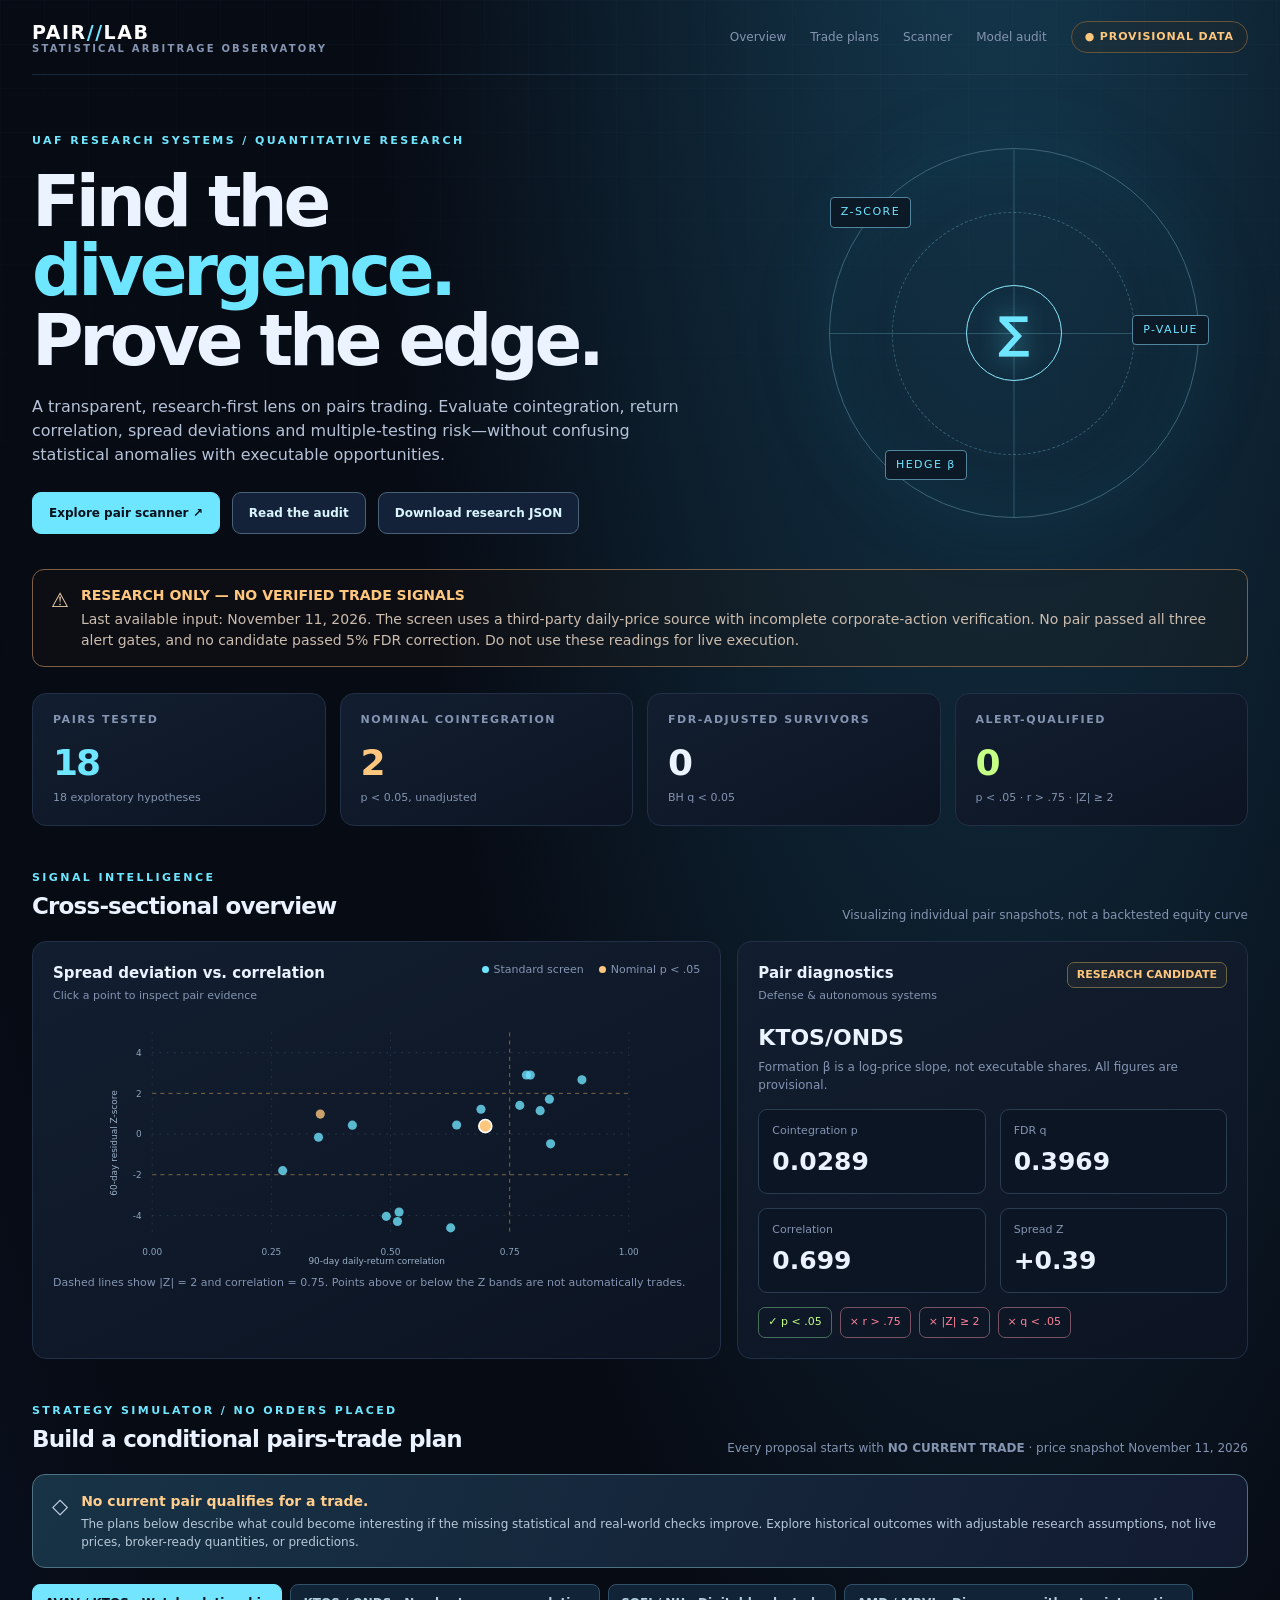
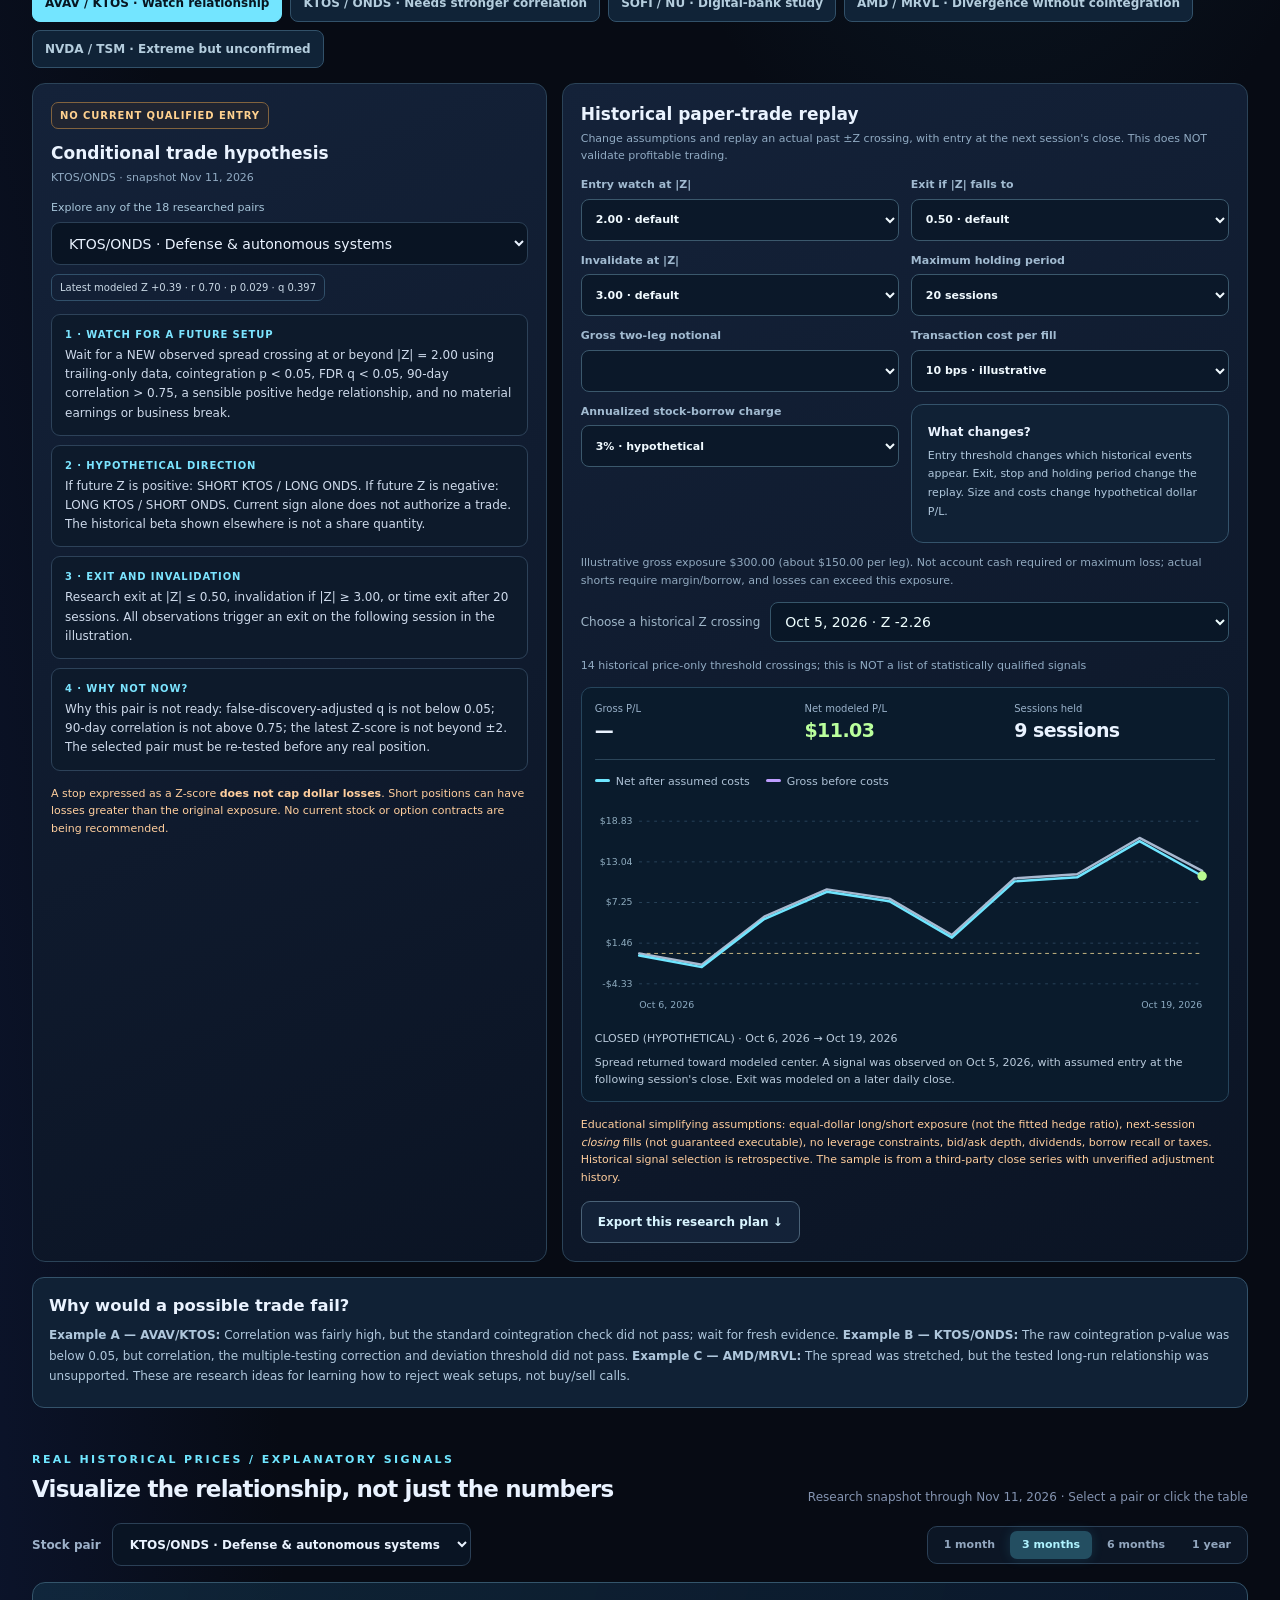
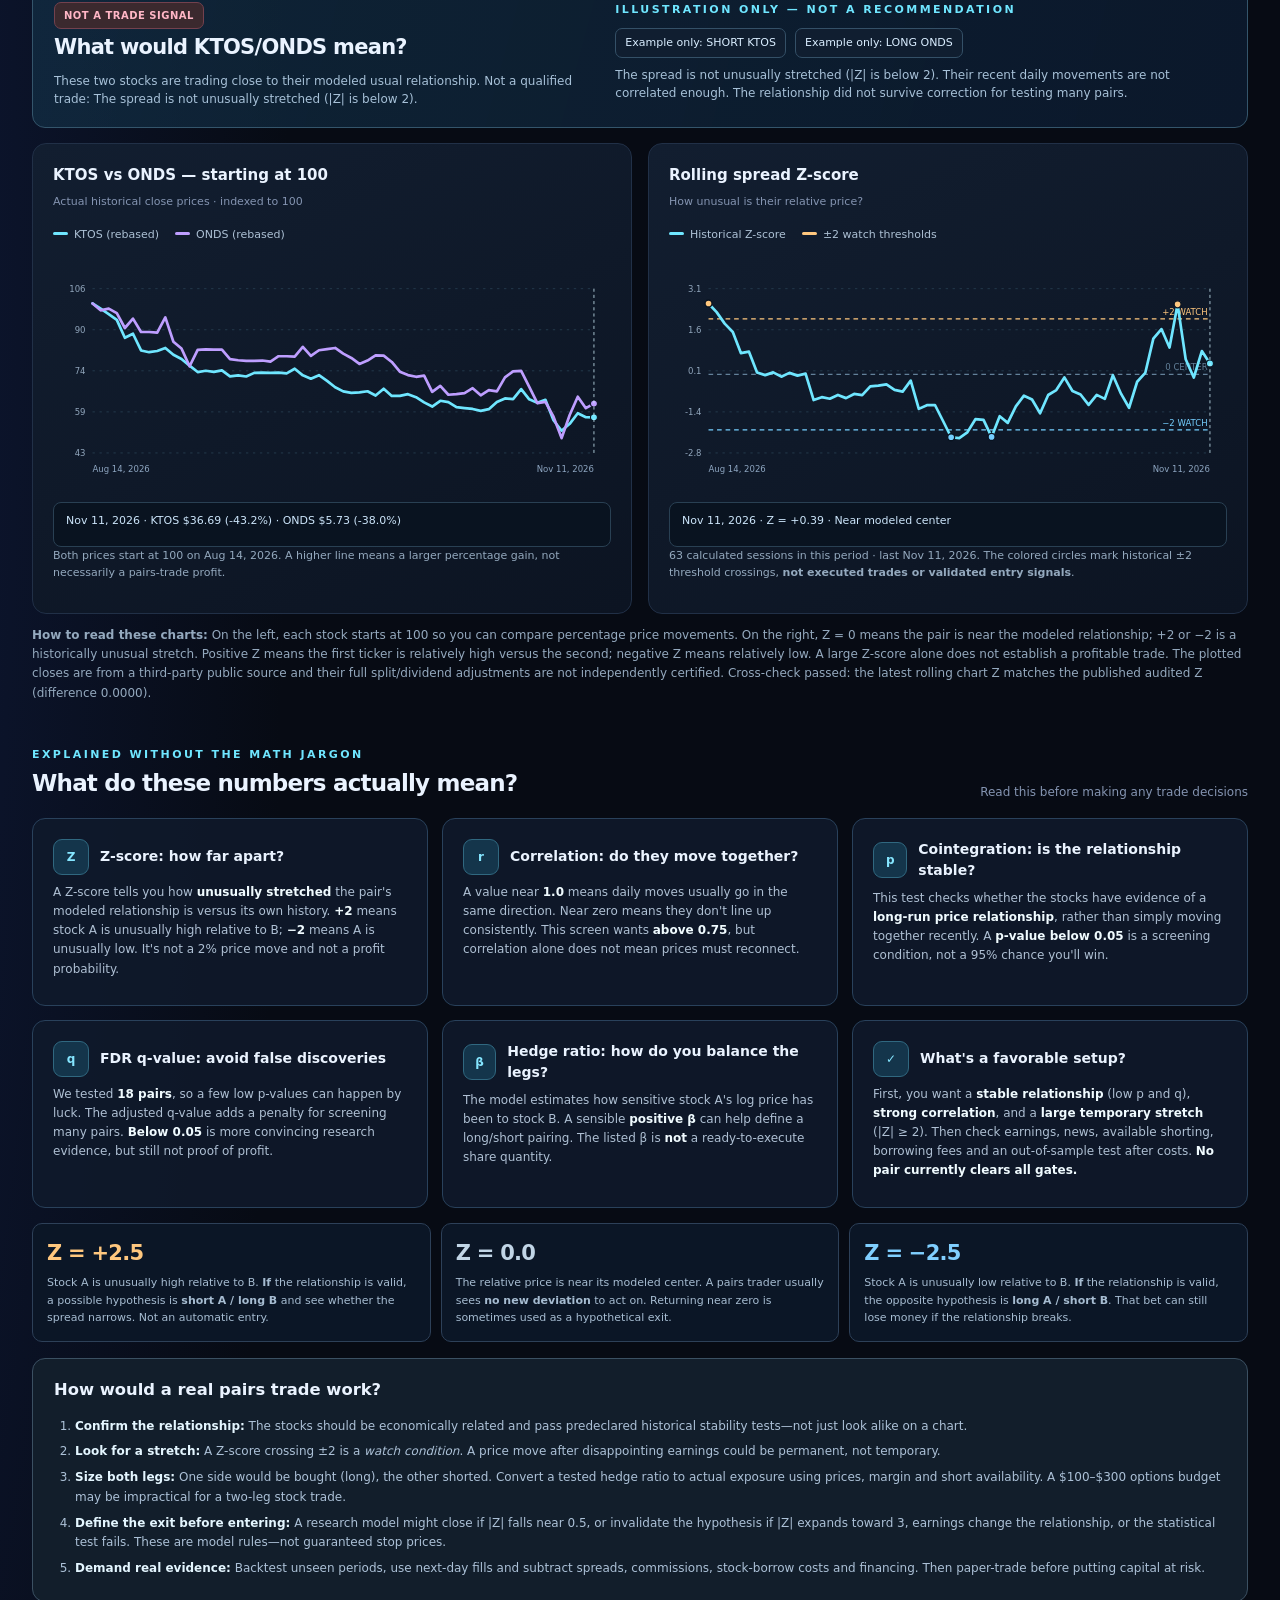
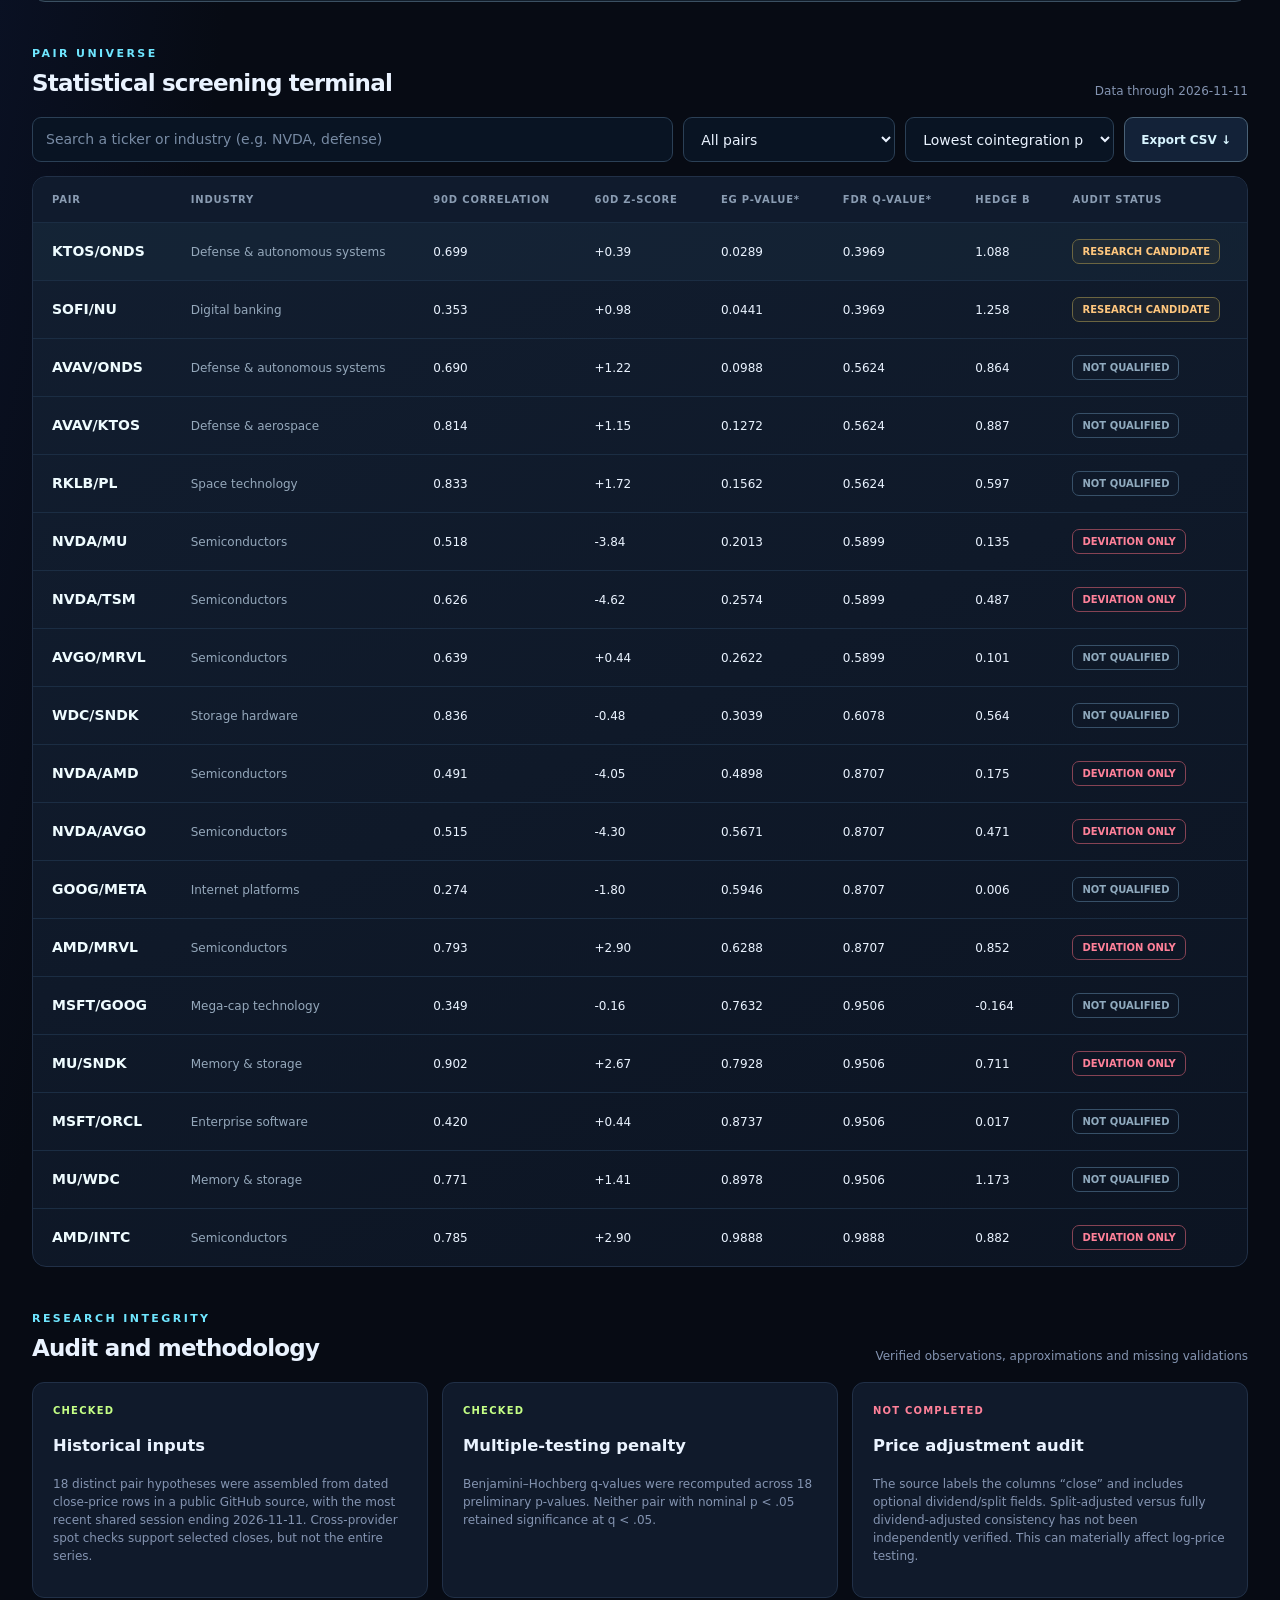
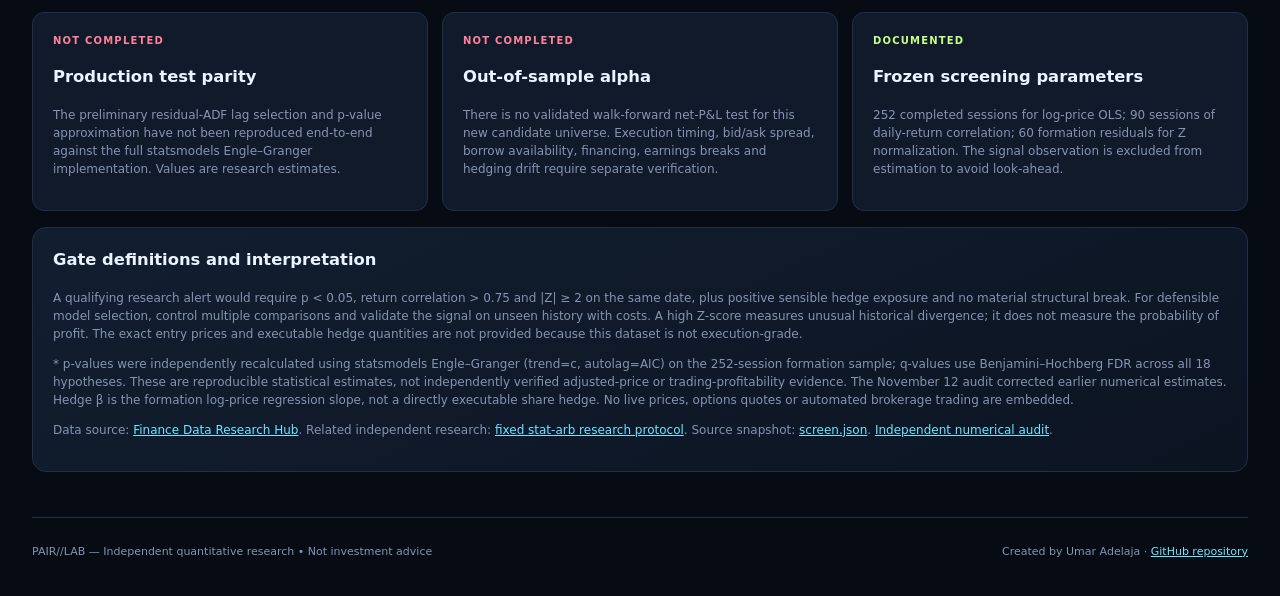
==== commit 858193f6: "Integrate conditional trade-plan builder, model inputs, and interactive historical replay" ====
--- a/stat-arb-dashboard/index.html
+++ b/stat-arb-dashboard/index.html
@@ -18,10 +18,12 @@
 @media(max-width:630px){.shell{padding:0 16px}.topnav a{display:none}.metrics{grid-template-columns:repeat(2,minmax(0,1fr))}.metric{padding:14px;min-height:110px}.metric .big{font-size:30px}.audit-grid{grid-template-columns:1fr}.sectionhead{display:block}.footer{display:block}.hero{padding-top:37px}.panel{padding:15px}}
 </style>
 <link rel="stylesheet" href="charts.css">
+<link rel="stylesheet" href="plans.css">
+<script src="plans.js" defer></script>
 <script src="charts.js" defer></script>
 </head>
 <body>
-<div class="shell"><header class="top"><a class="brand" href="../index.html">PAIR<b>//</b>LAB<small>STATISTICAL ARBITRAGE OBSERVATORY</small></a><nav class="topnav"><a href="#overview">Overview</a><a href="#scanner">Scanner</a><a href="#audit">Model audit</a><span class="status">● PROVISIONAL DATA</span></nav></header>
+<div class="shell"><header class="top"><a class="brand" href="../index.html">PAIR<b>//</b>LAB<small>STATISTICAL ARBITRAGE OBSERVATORY</small></a><nav class="topnav"><a href="#overview">Overview</a><a href="#plan-builder">Trade plans</a><a href="#scanner">Scanner</a><a href="#audit">Model audit</a><span class="status">● PROVISIONAL DATA</span></nav></header>
 <main>
 <section class="hero" id="overview"><div><div class="eyebrow">UAF RESEARCH SYSTEMS / QUANTITATIVE RESEARCH</div><h1>Find the <em>divergence.</em><br>Prove the edge.</h1><p class="lead">A transparent, research-first lens on pairs trading. Evaluate cointegration, return correlation, spread deviations and multiple-testing risk—without confusing statistical anomalies with executable opportunities.</p><div class="hero-actions"><a class="btn primary" href="#scanner">Explore pair scanner ↗</a><a class="btn" href="#audit">Read the audit</a><a class="btn" href="data/screen.json" download>Download research JSON</a></div></div><div class="orbit" aria-hidden="true"><div class="cross"></div><div class="cross vertical"></div><div class="core">∑</div><div class="node one">Z-SCORE</div><div class="node two">P-VALUE</div><div class="node three">HEDGE β</div></div></section>
 <div class="alert"><span aria-hidden="true" style="font-size:20px">⚠</span><div><strong>RESEARCH ONLY — NO VERIFIED TRADE SIGNALS</strong><p>Last available input: November 11, 2026. The screen uses a third-party daily-price source with incomplete corporate-action verification. No pair passed all three alert gates, and no candidate passed 5% FDR correction. Do not use these readings for live execution.</p></div></div>
@@ -31,6 +33,83 @@
 <div class="panel"><div class="panel-header"><div><h3>Spread deviation vs. correlation</h3><span>Click a point to inspect pair evidence</span></div><div class="legend"><span><i></i>Standard screen</span><span class="gold"><i></i>Nominal p &lt; .05</span></div></div><div class="chartwrap"><svg id="scatter" role="img" aria-label="Pair Z-score against 90-day correlation"></svg></div><div class="chartnote">Dashed lines show |Z| = 2 and correlation = 0.75. Points above or below the Z bands are not automatically trades.</div></div>
 <div class="panel"><div class="panel-header"><div><h3>Pair diagnostics</h3><span id="selected-label">Select a pair from chart or table</span></div><span class="pill watch" id="pair-status">RESEARCH</span></div><div id="pair-detail" class="detail" aria-live="polite"></div></div>
 </div>
+
+
+<section class="sectionhead" id="plan-builder">
+  <div><div class="eyebrow">Strategy simulator / no orders placed</div><h2>Build a conditional pairs-trade plan</h2></div>
+  <p>Every proposal starts with <strong>NO CURRENT TRADE</strong> · price snapshot November 11, 2026</p>
+</section>
+<div class="plan-banner" role="note"><span aria-hidden="true" style="font-size:21px">◇</span><div><strong>No current pair qualifies for a trade.</strong><p>The plans below describe what could become interesting if the missing statistical and real-world checks improve. Explore historical outcomes with adjustable research assumptions, not live prices, broker-ready quantities, or predictions.</p></div></div>
+<div class="plan-tabs" role="group" aria-label="Research plan ideas">
+  <button type="button" data-proposal-pair="AVAV/KTOS" aria-pressed="true">AVAV / KTOS · Watch relationship</button>
+  <button type="button" data-proposal-pair="KTOS/ONDS" aria-pressed="false">KTOS / ONDS · Needs stronger correlation</button>
+  <button type="button" data-proposal-pair="SOFI/NU" aria-pressed="false">SOFI / NU · Digital-bank study</button>
+  <button type="button" data-proposal-pair="AMD/MRVL" aria-pressed="false">AMD / MRVL · Divergence without cointegration</button>
+  <button type="button" data-proposal-pair="NVDA/TSM" aria-pressed="false">NVDA / TSM · Extreme but unconfirmed</button>
+</div>
+<div class="plan-grid">
+  <article class="plan-box" aria-labelledby="plan-heading">
+    <div class="plan-flag" id="plan-verdict">NO CURRENT QUALIFIED ENTRY</div>
+    <h3 id="plan-heading" style="margin-top:12px">Conditional trade hypothesis</h3>
+    <p class="plan-sub" id="plan-selected">Choose a pair to explore.</p>
+    <label for="plan-pair" style="display:block;font-size:11px;color:#a7c5d9;margin:0 0 6px">Explore any of the 18 researched pairs</label>
+    <select id="plan-pair" class="field" style="width:100%;margin-bottom:9px" aria-label="Choose a pair for strategy planning"><option>Loading pairs…</option></select>
+    <div class="plan-micro"><span id="plan-current">Reading statistical inputs…</span></div>
+    <div class="plan-steps">
+      <div class="plan-step"><div class="label">1 · Watch for a future setup</div><p id="plan-condition">A conditional threshold crossing would only start the review.</p></div>
+      <div class="plan-step"><div class="label">2 · Hypothetical direction</div><p id="plan-direction">If valid, compare long and short legs based on the spread sign.</p></div>
+      <div class="plan-step"><div class="label">3 · Exit and invalidation</div><p id="plan-exit-text">Use predeclared spread conditions rather than improvising after entry.</p></div>
+      <div class="plan-step"><div class="label">4 · Why not now?</div><p id="plan-reject">Most models fail their quality requirements.</p></div>
+    </div>
+    <p class="plan-warning">A stop expressed as a Z-score <strong>does not cap dollar losses</strong>. Short positions can have losses greater than the original exposure. No current stock or option contracts are being recommended.</p>
+  </article>
+  <article class="plan-box" aria-labelledby="replay-heading">
+    <h3 id="replay-heading">Historical paper-trade replay</h3>
+    <p class="plan-sub">Change assumptions and replay an actual past ±Z crossing, with entry at the next session's close. This does NOT validate profitable trading.</p>
+    <div class="plan-controls">
+      <label>Entry watch at |Z|
+        <select id="plan-entry"><option value="1.5">1.50 · looser research</option><option value="1.75">1.75</option><option value="2" selected>2.00 · default</option><option value="2.25">2.25</option><option value="2.5">2.50 · stricter</option></select>
+      </label>
+      <label>Exit if |Z| falls to
+        <select id="plan-exit"><option value="0">0.00</option><option value="0.25">0.25</option><option value="0.5" selected>0.50 · default</option><option value="0.75">0.75</option><option value="1">1.00</option></select>
+      </label>
+      <label>Invalidate at |Z|
+        <select id="plan-stop"><option value="2.5">2.50</option><option value="3" selected>3.00 · default</option><option value="3.5">3.50</option><option value="4">4.00</option></select>
+      </label>
+      <label>Maximum holding period
+        <select id="plan-hold"><option value="5">5 sessions</option><option value="10">10 sessions</option><option value="20" selected>20 sessions</option></select>
+      </label>
+      <label>Gross two-leg notional
+        <select id="plan-gross"><option value="100">$100</option><option value="200">$200</option><option value="300" selected>$300 · educational default</option><option value="500">$500</option><option value="1000">$1,000</option></select>
+      </label>
+      <label>Transaction cost per fill
+        <select id="plan-fees"><option value="0">0 bps · unrealistic ideal</option><option value="10" selected>10 bps · illustrative</option><option value="25">25 bps</option><option value="50">50 bps</option></select>
+      </label>
+      <label>Annualized stock-borrow charge
+        <select id="plan-borrow"><option value="0">0% · unrealistic ideal</option><option value="3" selected>3% · hypothetical</option><option value="8">8%</option><option value="15">15%</option></select>
+      </label>
+      <div class="plan-instructions" style="margin-top:0"><strong style="font-size:12px">What changes?</strong><p style="font-size:11px">Entry threshold changes which historical events appear. Exit, stop and holding period change the replay. Size and costs change hypothetical dollar P/L.</p></div>
+    </div>
+    <p class="plan-method" id="plan-notional-description">Gross exposure is not account equity or defined maximum risk.</p>
+    <div class="plan-events"><label for="plan-event">Choose a historical Z crossing</label><select id="plan-event"><option>Loading price-only events…</option></select></div>
+    <p class="plan-sub" id="plan-event-count">Research events will appear here.</p>
+    <div class="plan-readout">
+      <div class="plan-kpis">
+        <div class="plan-kpi"><small>Gross P/L</small><b id="plan-gross">—</b></div>
+        <div class="plan-kpi"><small>Net modeled P/L</small><b id="plan-net">—</b></div>
+        <div class="plan-kpi"><small>Sessions held</small><b id="plan-days">—</b></div>
+      </div>
+      <hr class="plan-divider">
+      <div class="legend-trade"><span>Net after assumed costs</span><span class="alt">Gross before costs</span></div>
+      <svg id="plan-equity-chart" class="plan-replay-chart" role="img" aria-label="Hypothetical gross and net pairs trade profit and loss over a selected historical event"></svg>
+      <p class="plan-replay-status" id="plan-result" aria-live="polite">Loading historical replay…</p>
+      <p class="plan-replay-status" id="plan-reason">Replay entries and exits use future observations only after each signal date.</p>
+    </div>
+    <p class="plan-warning">Educational simplifying assumptions: equal-dollar long/short exposure (not the fitted hedge ratio), next-session <em>closing</em> fills (not guaranteed executable), no leverage constraints, bid/ask depth, dividends, borrow recall or taxes. Historical signal selection is retrospective. The sample is from a third-party close series with unverified adjustment history.</p>
+    <button type="button" id="plan-download" class="btn" style="margin-top:14px">Export this research plan ↓</button>
+  </article>
+</div>
+<div class="plan-instructions" style="margin-top:15px"><h3>Why would a possible trade fail?</h3><p><strong>Example A — AVAV/KTOS:</strong> Correlation was fairly high, but the standard cointegration check did not pass; wait for fresh evidence. <strong>Example B — KTOS/ONDS:</strong> The raw cointegration p-value was below 0.05, but correlation, the multiple-testing correction and deviation threshold did not pass. <strong>Example C — AMD/MRVL:</strong> The spread was stretched, but the tested long-run relationship was unsupported. These are research ideas for learning how to reject weak setups, not buy/sell calls.</p></div>
 
 <section class="sectionhead" id="trade-visualizer"><div><div class="eyebrow">Real historical prices / explanatory signals</div><h2>Visualize the relationship, not just the numbers</h2></div><p>Research snapshot through Nov 11, 2026 · Select a pair or click the table</p></section>
 <div class="pair-trade-toolbar">
--- a/stat-arb-dashboard/plans.css
+++ b/stat-arb-dashboard/plans.css
@@ -0,0 +1,40 @@
+
+/* PairLab: forward-looking research plans and educational historical replay */
+.plan-banner{display:flex;gap:13px;align-items:flex-start;background:linear-gradient(115deg,#183346,#121a30);border:1px solid #4d7281;border-radius:13px;padding:16px 19px;color:#c7d9e9;margin-bottom:16px}
+.plan-banner strong{color:#ffce8d}.plan-banner p{margin:3px 0 0;font-size:12px;color:#b6c9d9}
+.plan-tabs{display:flex;flex-wrap:wrap;gap:8px;margin:0 0 15px}
+.plan-tabs button{border:1px solid #325169;background:#102337;color:#b4cddd;border-radius:8px;padding:9px 12px;font-size:12px;font-weight:700}
+.plan-tabs button[aria-pressed=true]{color:#071520;background:#73e5ff;border-color:#73e5ff}
+.plan-grid{display:grid;grid-template-columns:1.05fr 1.4fr;gap:15px}
+.plan-box{background:linear-gradient(155deg,#142239,#0b1424);border:1px solid #2b4358;border-radius:13px;padding:18px;min-width:0}
+.plan-box h3{margin:0 0 4px;font-size:17px}
+.plan-sub{color:#91abc3;font-size:11px;margin:0 0 13px}
+.plan-flag{display:inline-block;border:1px solid #82633e;border-radius:7px;color:#ffd18f;background:#40301e44;font-size:10px;letter-spacing:.09em;padding:5px 8px;font-weight:800}
+.plan-steps{display:grid;gap:9px;margin:13px 0}
+.plan-step{padding:12px 13px;border:1px solid #2d4259;background:#0d1a2b;border-radius:9px}
+.plan-step .label{color:#7be4ff;text-transform:uppercase;letter-spacing:.09em;font-size:10px;font-weight:800}
+.plan-step p{font-size:12px;color:#cedaeb;margin:4px 0 0;line-height:1.6}
+.plan-controls{display:grid;grid-template-columns:repeat(2,minmax(0,1fr));gap:12px}
+.plan-controls label{display:flex;flex-direction:column;gap:5px;color:#a1bad0;font-size:11px;font-weight:700}
+.plan-controls label select,.plan-controls label input{width:100%;border:1px solid #3b586c;color:#f1faff;border-radius:8px;background:#0b1829;padding:10px;min-height:42px}
+.plan-controls label input[type=range]{padding:0;accent-color:#7be4ff}
+.plan-controls small{font-size:10px;color:#9fb4c7}
+.plan-readout{margin-top:12px;border:1px solid #26455c;border-radius:10px;padding:13px;background:#0a1b2c}
+.plan-kpis{display:grid;grid-template-columns:repeat(3,minmax(0,1fr));gap:9px}
+.plan-kpi{min-width:0}.plan-kpi b{font-size:19px;display:block;letter-spacing:-.03em}.plan-kpi small{display:block;color:#99b1c9;font-size:10px}
+.plan-kpi strong{color:#e8f8ff}.plan-kpi .neg{color:#ff93a4}.plan-kpi .pos{color:#baff9c}
+.plan-divider{border:0;border-top:1px solid #2b4559;margin:14px 0}
+.plan-replay-chart{width:100%;height:225px;display:block}
+.plan-replay-status{font-size:11px;color:#b9cadb;margin:7px 0 0;line-height:1.55}
+.plan-warning{color:#ffce9d;font-size:11px;line-height:1.6;margin:14px 0 0}
+.plan-method{font-size:11px;color:#91a9bf;line-height:1.65}
+.plan-events{display:flex;gap:10px;align-items:center;margin:10px 0 16px;flex-wrap:wrap}
+.plan-events label{font-size:12px;color:#9fb6c8}
+.plan-events select{flex:1;min-width:210px;max-width:100%;padding:10px;border-radius:8px;border:1px solid #36566a;background:#091727;color:#efffff}
+.plan-micro{display:flex;gap:8px;flex-wrap:wrap}
+.plan-micro span{border:1px solid #31506a;border-radius:7px;padding:5px 8px;font-size:10px;color:#c9d8e5}
+.plan-pill{display:inline-block;border:1px solid #736143;border-radius:7px;color:#f1cb91;padding:4px 9px;font-size:11px}
+.plan-instructions{border:1px solid #34536b;border-radius:12px;background:#102135;margin-top:15px;padding:16px}
+.plan-instructions h3{margin:0 0 7px}.plan-instructions p{margin:5px 0;color:#afc7dc;font-size:12px;line-height:1.7}
+@media(max-width:960px){.plan-grid{grid-template-columns:1fr}}
+@media(max-width:540px){.plan-controls{grid-template-columns:1fr}.plan-kpis{grid-template-columns:repeat(2,minmax(0,1fr))}}
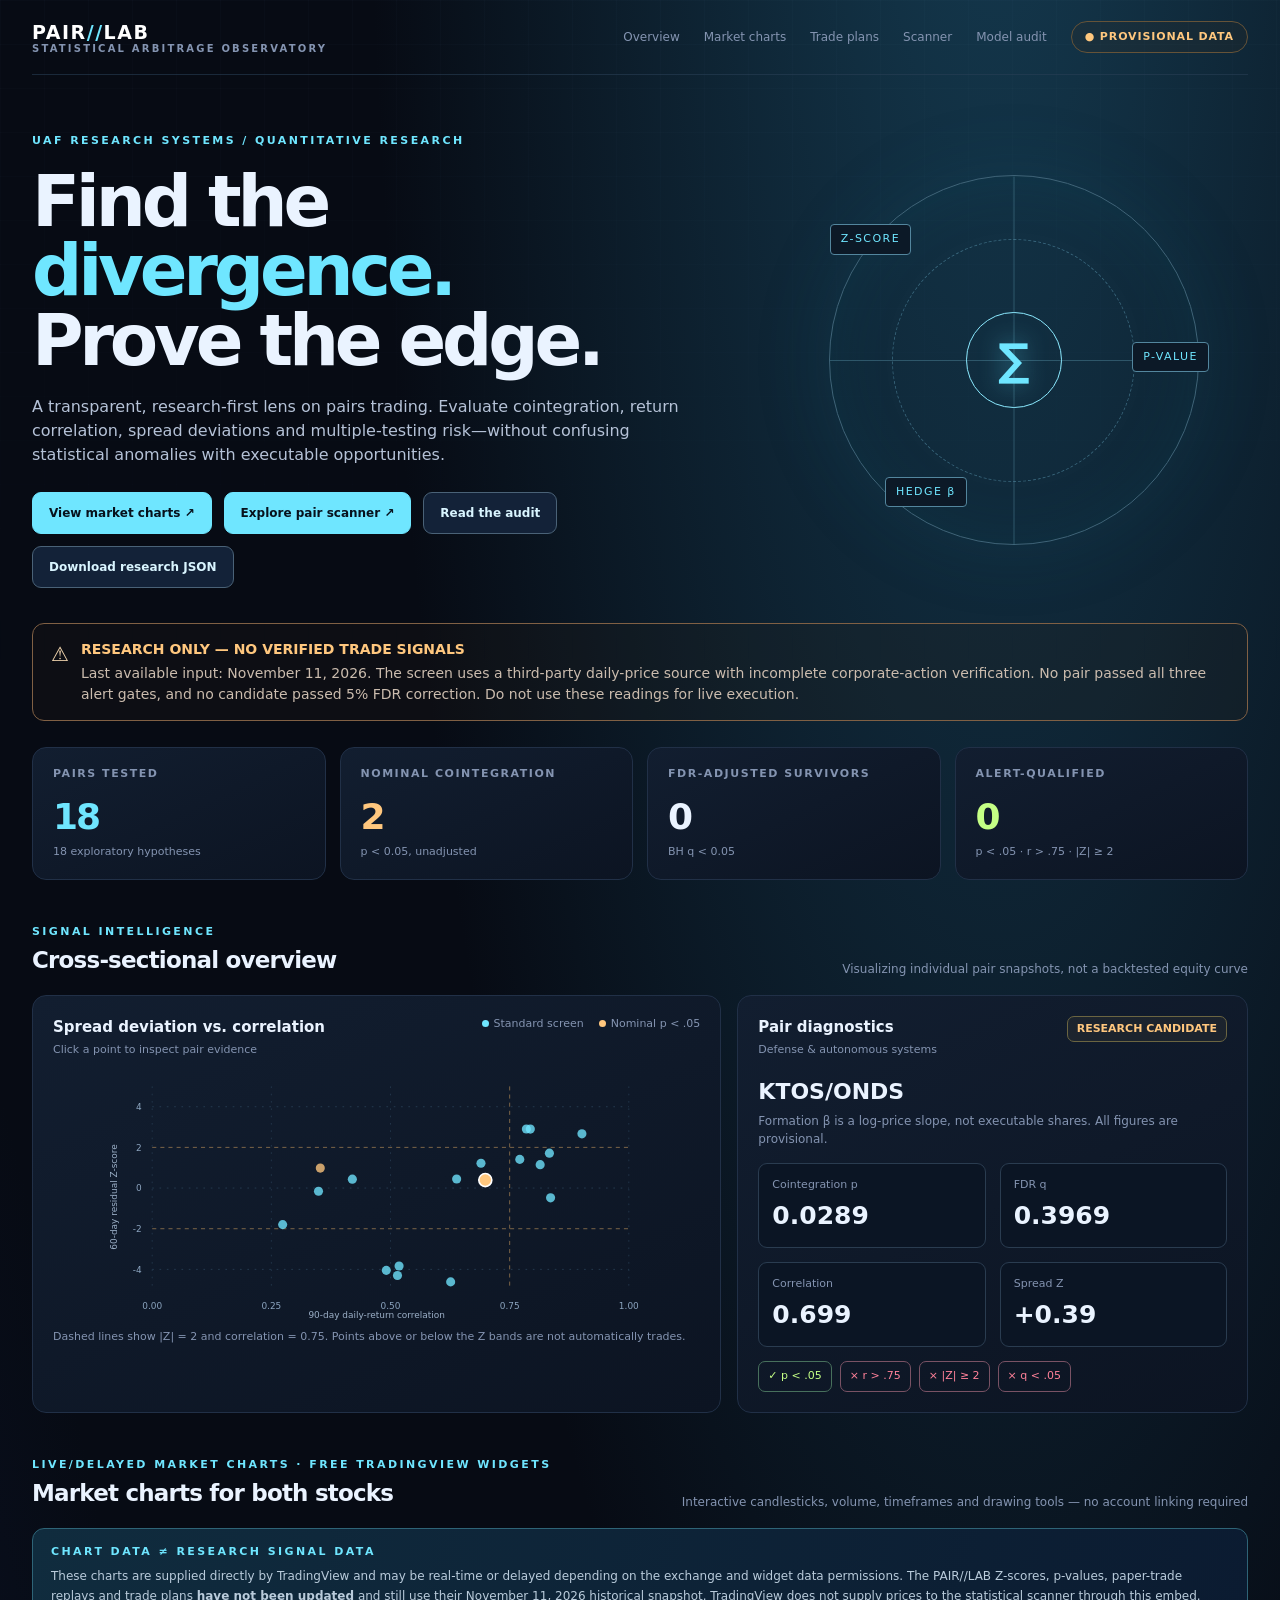
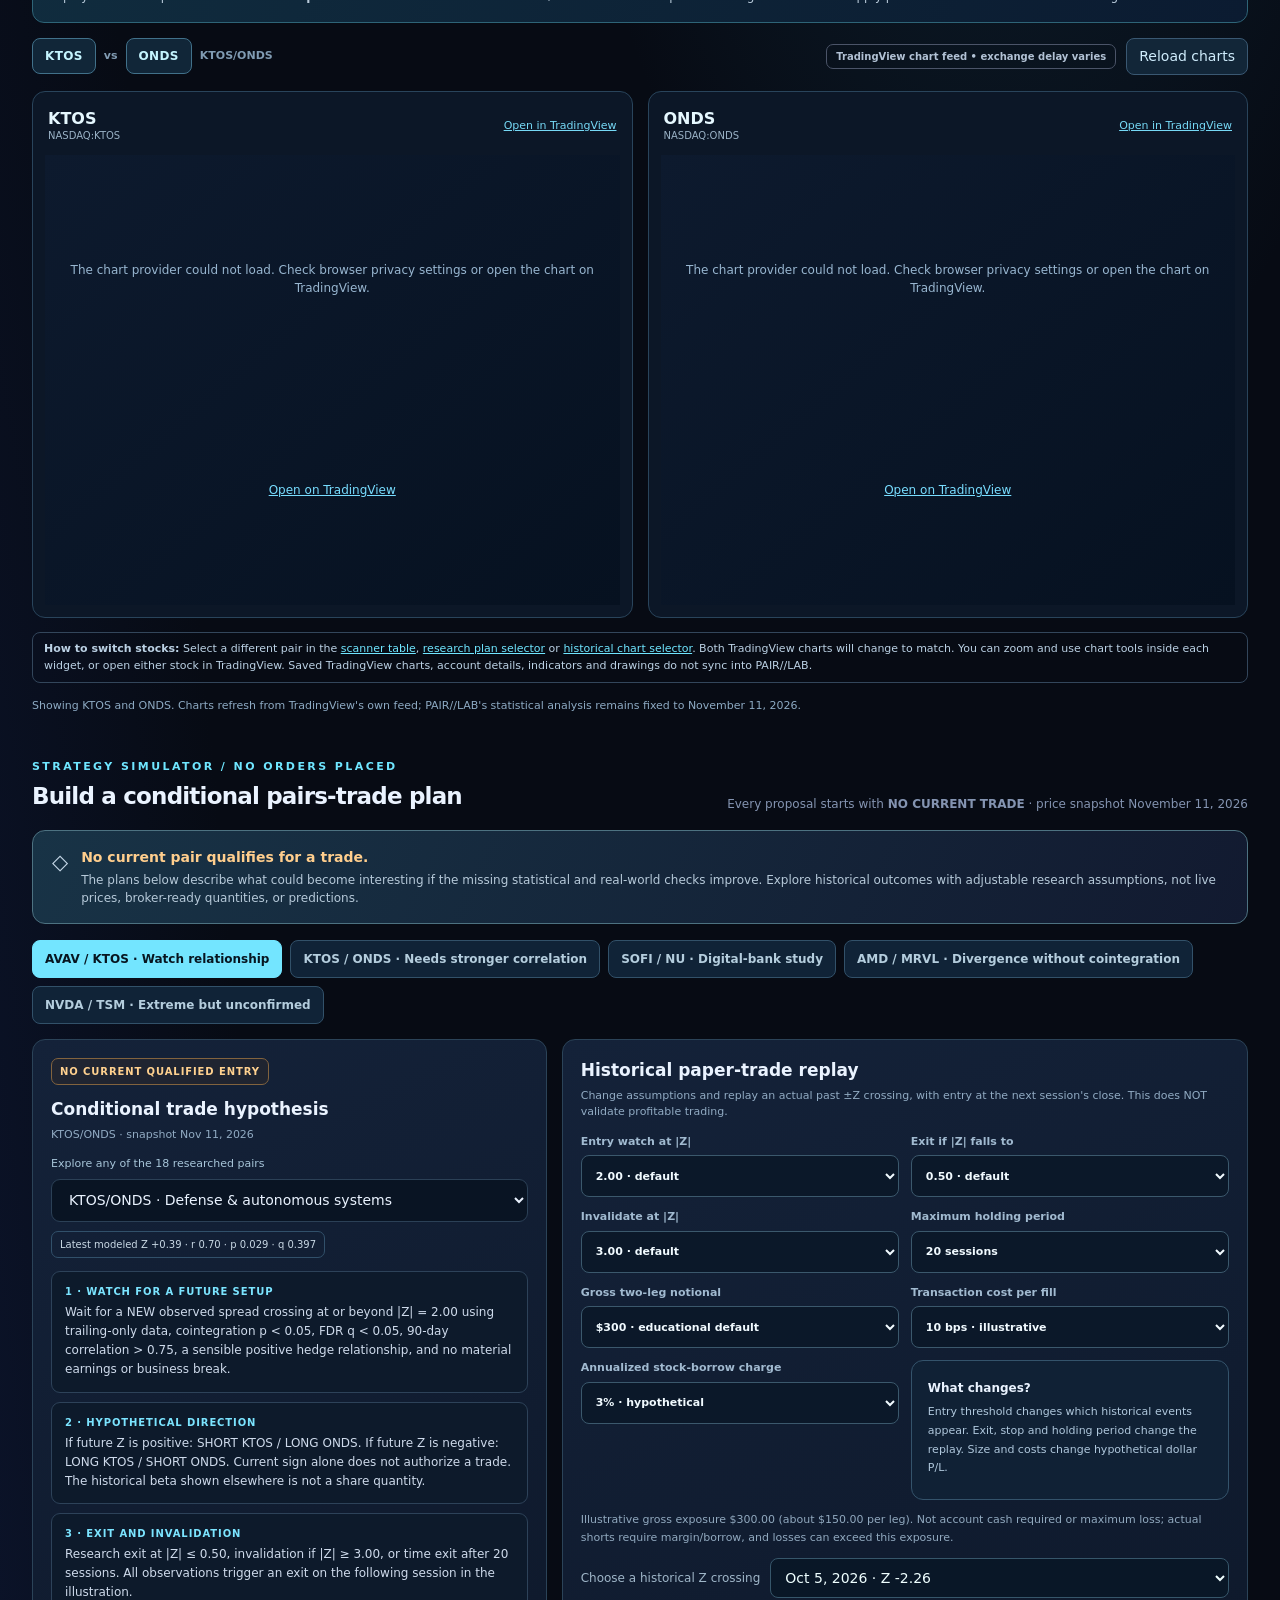
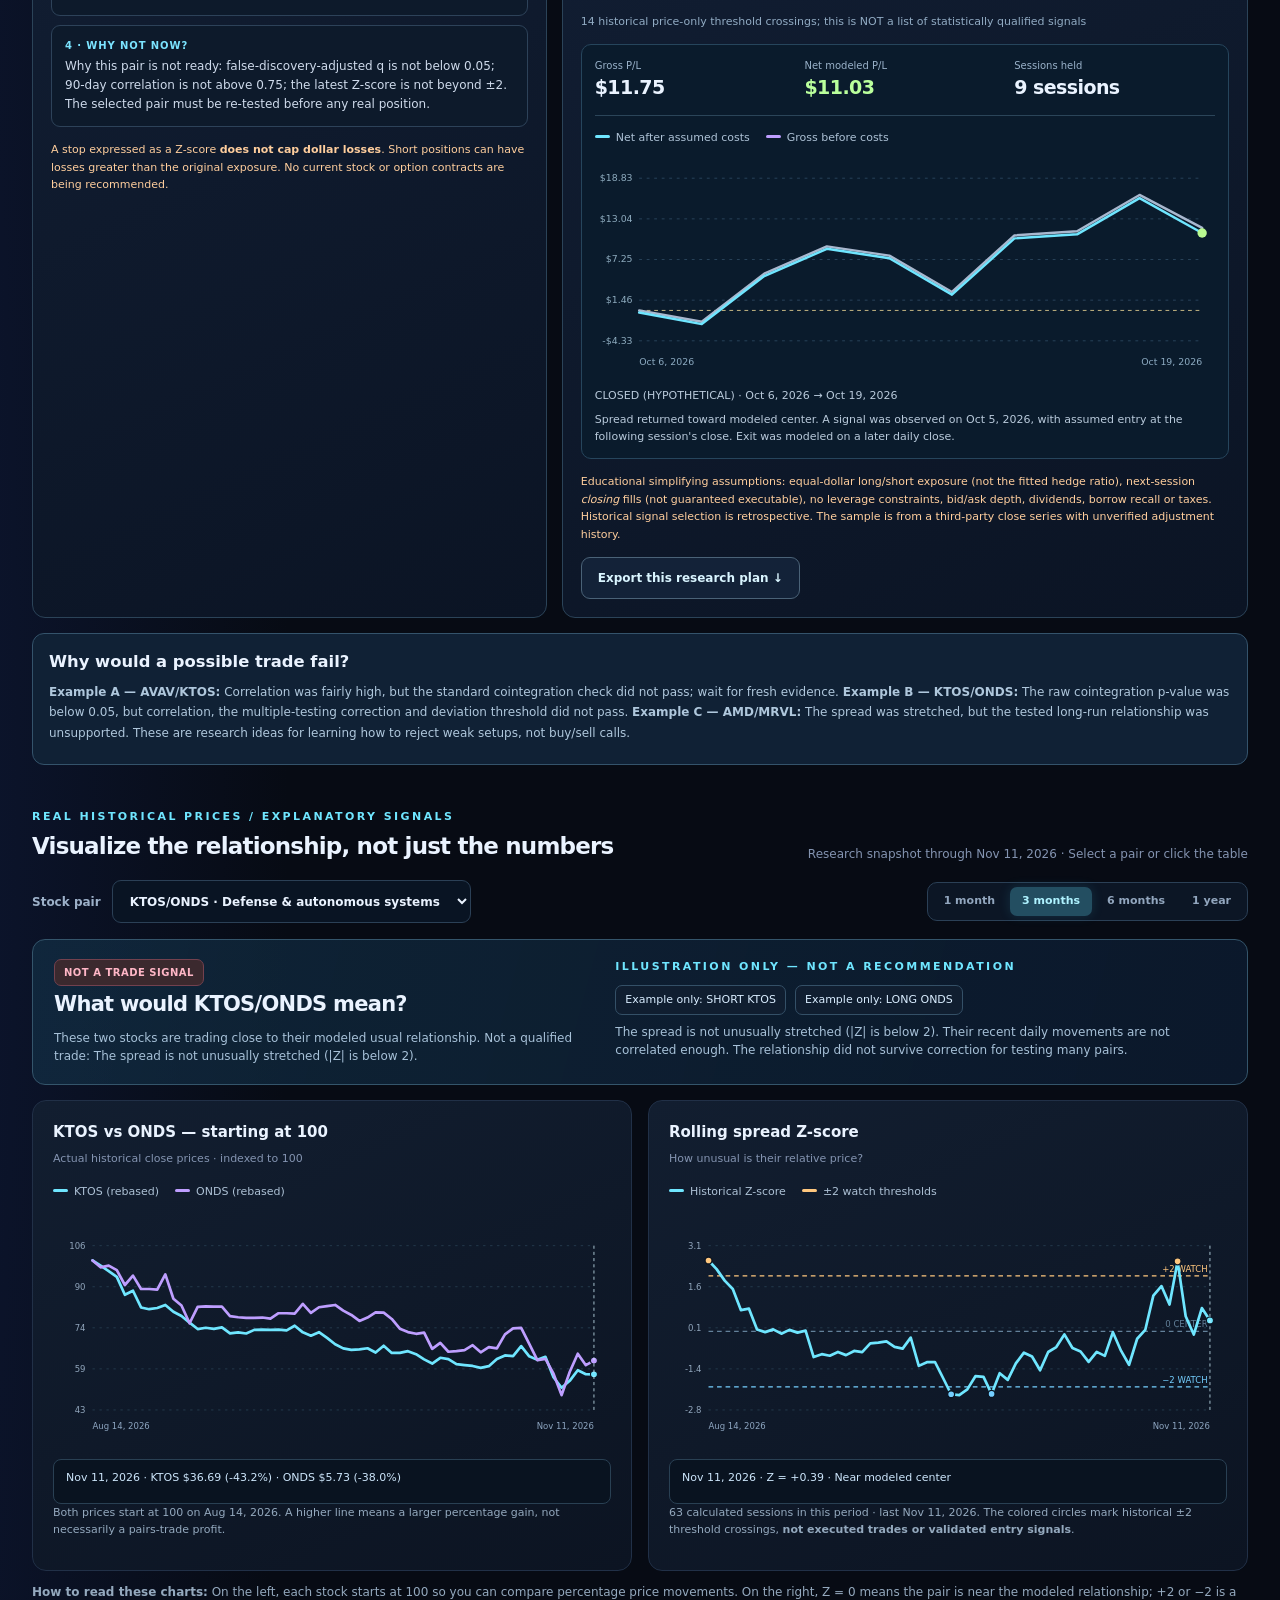
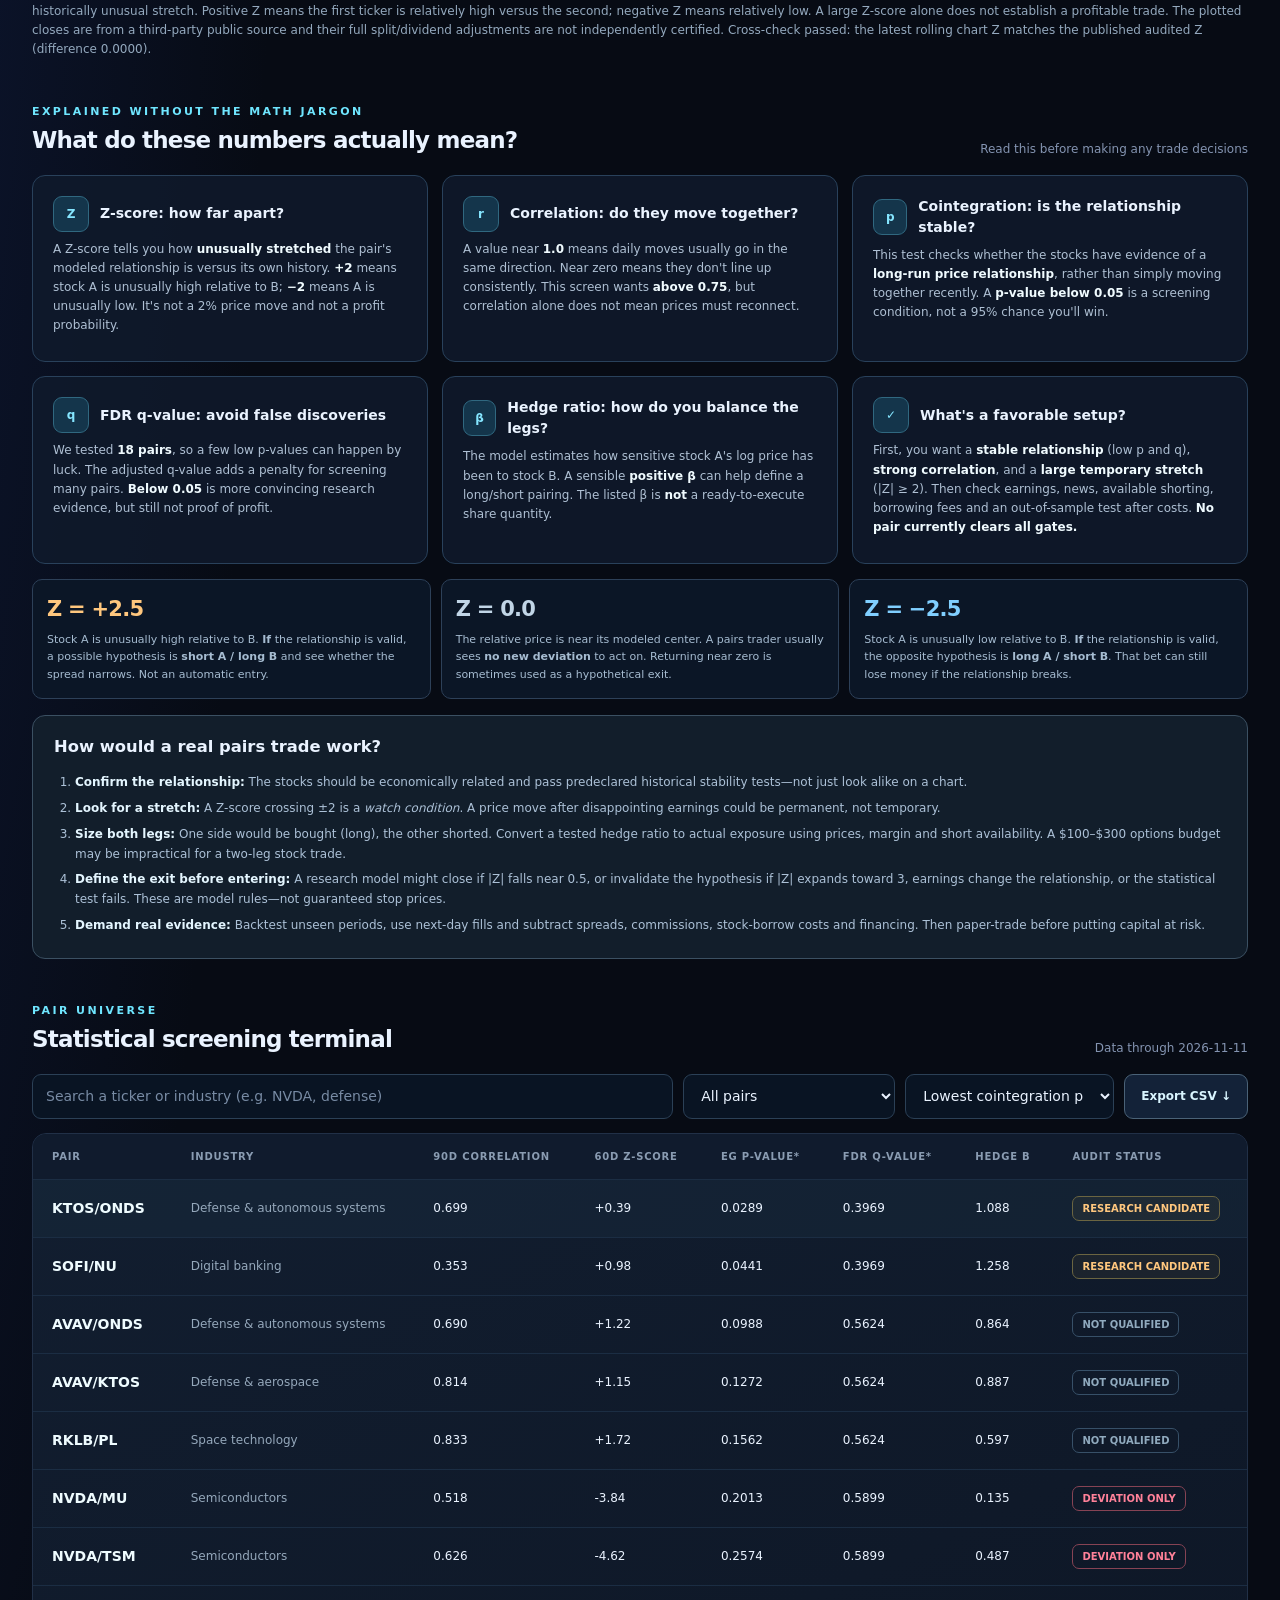
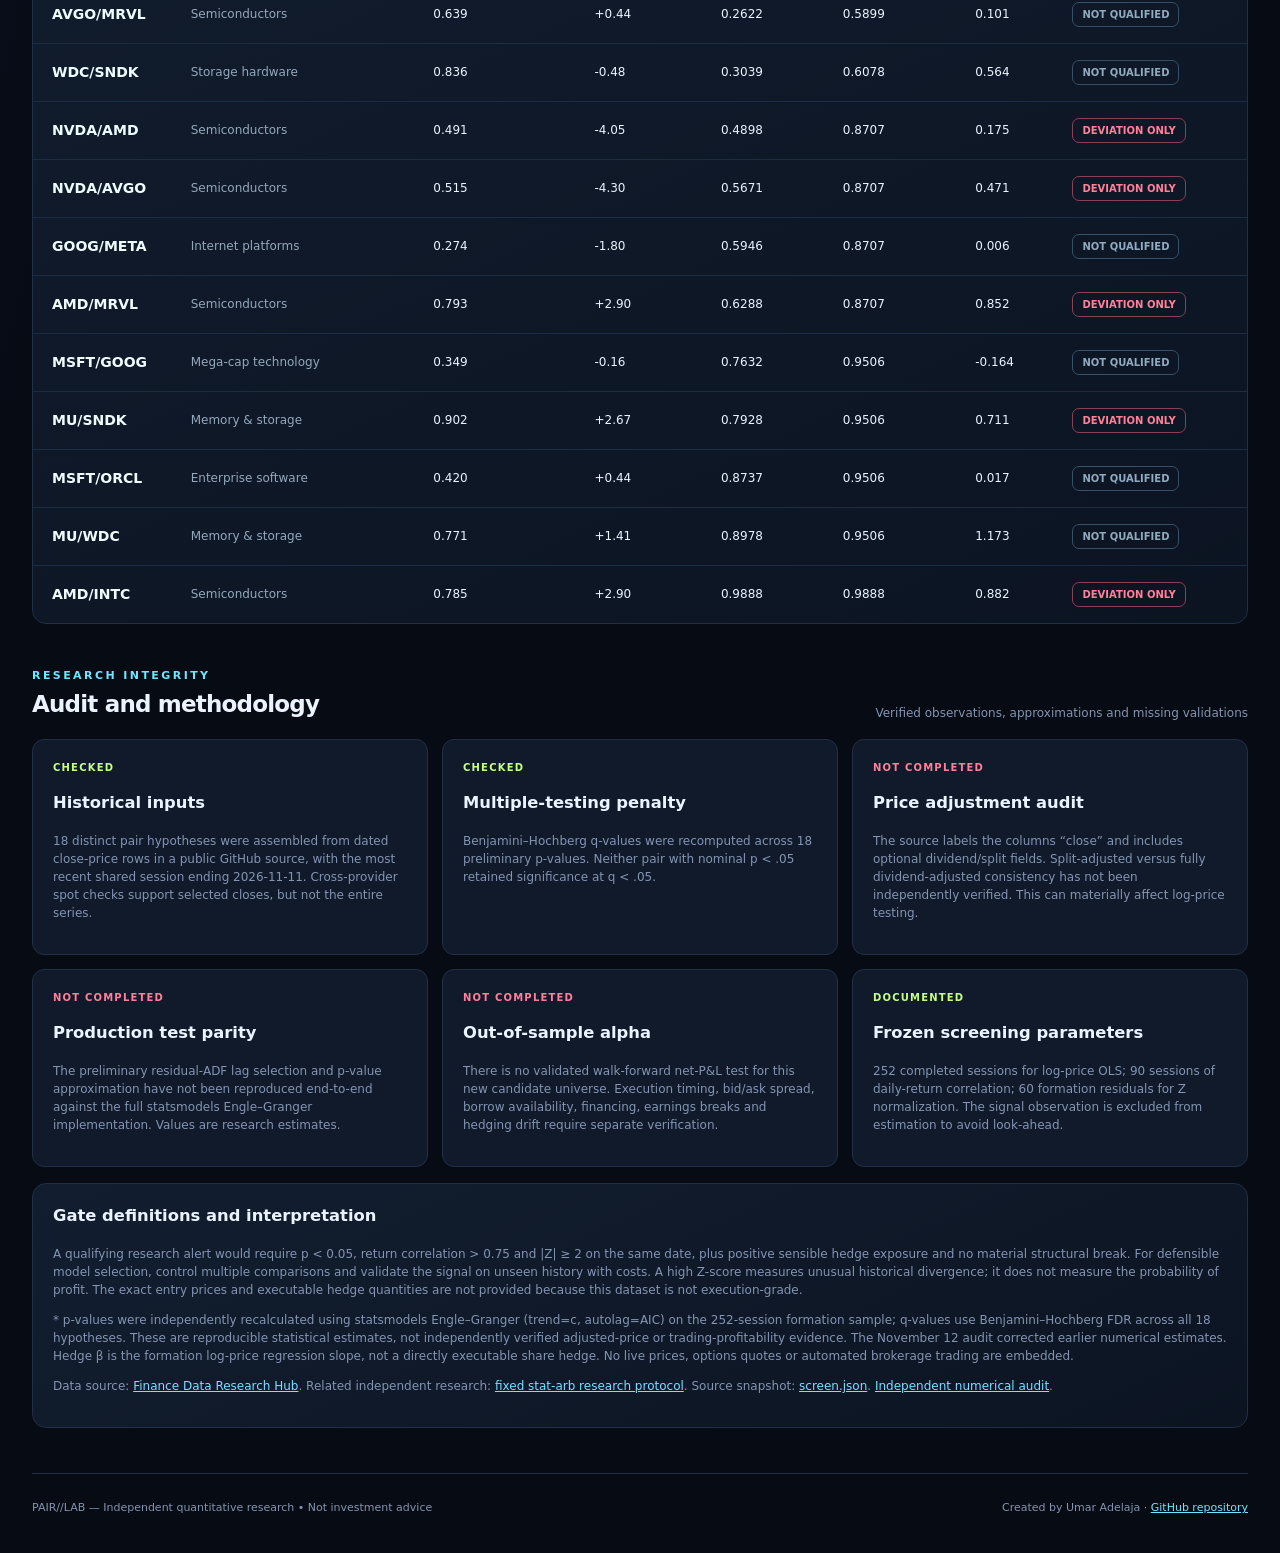
==== commit c57406f2: "Add free dual TradingView stock charts to PAIR//LAB with pair-sync and data-delay disclosures" ====
--- a/stat-arb-dashboard/index.html
+++ b/stat-arb-dashboard/index.html
@@ -19,13 +19,15 @@
 </style>
 <link rel="stylesheet" href="charts.css">
 <link rel="stylesheet" href="plans.css">
+<link rel="stylesheet" href="tradingview.css">
+<script src="tradingview.js" defer></script>
 <script src="plans.js" defer></script>
 <script src="charts.js" defer></script>
 </head>
 <body>
-<div class="shell"><header class="top"><a class="brand" href="../index.html">PAIR<b>//</b>LAB<small>STATISTICAL ARBITRAGE OBSERVATORY</small></a><nav class="topnav"><a href="#overview">Overview</a><a href="#plan-builder">Trade plans</a><a href="#scanner">Scanner</a><a href="#audit">Model audit</a><span class="status">● PROVISIONAL DATA</span></nav></header>
+<div class="shell"><header class="top"><a class="brand" href="../index.html">PAIR<b>//</b>LAB<small>STATISTICAL ARBITRAGE OBSERVATORY</small></a><nav class="topnav"><a href="#overview">Overview</a><a href="#tradingview-charts">Market charts</a><a href="#plan-builder">Trade plans</a><a href="#scanner">Scanner</a><a href="#audit">Model audit</a><span class="status">● PROVISIONAL DATA</span></nav></header>
 <main>
-<section class="hero" id="overview"><div><div class="eyebrow">UAF RESEARCH SYSTEMS / QUANTITATIVE RESEARCH</div><h1>Find the <em>divergence.</em><br>Prove the edge.</h1><p class="lead">A transparent, research-first lens on pairs trading. Evaluate cointegration, return correlation, spread deviations and multiple-testing risk—without confusing statistical anomalies with executable opportunities.</p><div class="hero-actions"><a class="btn primary" href="#scanner">Explore pair scanner ↗</a><a class="btn" href="#audit">Read the audit</a><a class="btn" href="data/screen.json" download>Download research JSON</a></div></div><div class="orbit" aria-hidden="true"><div class="cross"></div><div class="cross vertical"></div><div class="core">∑</div><div class="node one">Z-SCORE</div><div class="node two">P-VALUE</div><div class="node three">HEDGE β</div></div></section>
+<section class="hero" id="overview"><div><div class="eyebrow">UAF RESEARCH SYSTEMS / QUANTITATIVE RESEARCH</div><h1>Find the <em>divergence.</em><br>Prove the edge.</h1><p class="lead">A transparent, research-first lens on pairs trading. Evaluate cointegration, return correlation, spread deviations and multiple-testing risk—without confusing statistical anomalies with executable opportunities.</p><div class="hero-actions"><a class="btn primary" href="#tradingview-charts">View market charts ↗</a><a class="btn primary" href="#scanner">Explore pair scanner ↗</a><a class="btn" href="#audit">Read the audit</a><a class="btn" href="data/screen.json" download>Download research JSON</a></div></div><div class="orbit" aria-hidden="true"><div class="cross"></div><div class="cross vertical"></div><div class="core">∑</div><div class="node one">Z-SCORE</div><div class="node two">P-VALUE</div><div class="node three">HEDGE β</div></div></section>
 <div class="alert"><span aria-hidden="true" style="font-size:20px">⚠</span><div><strong>RESEARCH ONLY — NO VERIFIED TRADE SIGNALS</strong><p>Last available input: November 11, 2026. The screen uses a third-party daily-price source with incomplete corporate-action verification. No pair passed all three alert gates, and no candidate passed 5% FDR correction. Do not use these readings for live execution.</p></div></div>
 <section class="metrics" id="metrics" aria-label="Research overview"><div class="metric"><div class="label">Pairs tested</div><div class="big cyan" id="m-total">—</div><div class="sub">18 exploratory hypotheses</div></div><div class="metric"><div class="label">Nominal cointegration</div><div class="big amber" id="m-nominal">—</div><div class="sub">p &lt; 0.05, unadjusted</div></div><div class="metric"><div class="label">FDR-adjusted survivors</div><div class="big" id="m-fdr">—</div><div class="sub">BH q &lt; 0.05</div></div><div class="metric"><div class="label">Alert-qualified</div><div class="big lime" id="m-qualified">—</div><div class="sub">p &lt; .05 · r &gt; .75 · |Z| ≥ 2</div></div></section>
 <section class="sectionhead"><div><div class="eyebrow">Signal intelligence</div><h2>Cross-sectional overview</h2></div><p>Visualizing individual pair snapshots, not a backtested equity curve</p></section>
@@ -34,6 +36,39 @@
 <div class="panel"><div class="panel-header"><div><h3>Pair diagnostics</h3><span id="selected-label">Select a pair from chart or table</span></div><span class="pill watch" id="pair-status">RESEARCH</span></div><div id="pair-detail" class="detail" aria-live="polite"></div></div>
 </div>
 
+
+
+<section class="sectionhead" id="tradingview-charts">
+  <div><div class="eyebrow">Live/delayed market charts · free TradingView widgets</div><h2>Market charts for both stocks</h2></div>
+  <p>Interactive candlesticks, volume, timeframes and drawing tools — no account linking required</p>
+</section>
+<div class="tv-note" role="note">
+  <div><div class="eyebrow">CHART DATA ≠ RESEARCH SIGNAL DATA</div>
+  <p>These charts are supplied directly by TradingView and may be real-time or delayed depending on the exchange and widget data permissions. The PAIR//LAB Z-scores, p-values, paper-trade replays and trade plans <strong>have not been updated</strong> and still use their November 11, 2026 historical snapshot. TradingView does not supply prices to the statistical scanner through this embed.</p></div>
+</div>
+<div class="tv-panel-top">
+  <div class="tv-symbols" aria-label="Currently selected stock pair">
+    <span class="tv-chip" id="tv-chip-a">KTOS</span><span class="tv-mid">vs</span><span class="tv-chip" id="tv-chip-b">ONDS</span>
+    <span class="tv-mid" id="tv-pair-name">KTOS/ONDS</span>
+  </div>
+  <div class="tv-quick"><span class="pill" id="tv-data-label">TradingView chart feed</span>
+    <button type="button" id="tv-reload">Reload charts</button>
+  </div>
+</div>
+<div class="tv-panels" aria-label="Separate stock charts for the selected pair">
+  <article class="tv-panel">
+    <div class="tv-header"><div><h3 id="tv-symbol-a">KTOS</h3><div class="tv-exchange" id="tv-exchange-a">NASDAQ:KTOS</div></div>
+      <a id="tv-link-a" href="https://www.tradingview.com/symbols/NASDAQ-KTOS/" rel="noopener noreferrer" target="_blank">Open in TradingView</a></div>
+    <div class="tv-widget-host" id="tv-host-a"><div class="tv-pending">Loading TradingView chart for stock A…</div></div>
+  </article>
+  <article class="tv-panel">
+    <div class="tv-header"><div><h3 id="tv-symbol-b">ONDS</h3><div class="tv-exchange" id="tv-exchange-b">NASDAQ:ONDS</div></div>
+      <a id="tv-link-b" href="https://www.tradingview.com/symbols/NASDAQ-ONDS/" rel="noopener noreferrer" target="_blank">Open in TradingView</a></div>
+    <div class="tv-widget-host" id="tv-host-b"><div class="tv-pending">Loading TradingView chart for stock B…</div></div>
+  </article>
+</div>
+<div class="tv-third-party"><strong>How to switch stocks:</strong> Select a different pair in the <a href="#scanner">scanner table</a>, <a href="#plan-builder">research plan selector</a> or <a href="#trade-visualizer">historical chart selector</a>. Both TradingView charts will change to match. You can zoom and use chart tools inside each widget, or open either stock in TradingView. Saved TradingView charts, account details, indicators and drawings do not sync into PAIR//LAB.</div>
+<p class="tv-legal" id="tv-chart-status" aria-live="polite">Loading two independent TradingView chart widgets. Their availability depends on the visitor's browser, TradingView service and exchange-market-data access.</p>
 
 <section class="sectionhead" id="plan-builder">
   <div><div class="eyebrow">Strategy simulator / no orders placed</div><h2>Build a conditional pairs-trade plan</h2></div>
@@ -95,7 +130,7 @@
     <p class="plan-sub" id="plan-event-count">Research events will appear here.</p>
     <div class="plan-readout">
       <div class="plan-kpis">
-        <div class="plan-kpi"><small>Gross P/L</small><b id="plan-gross">—</b></div>
+        <div class="plan-kpi"><small>Gross P/L</small><b id="plan-pnl-gross">—</b></div>
         <div class="plan-kpi"><small>Net modeled P/L</small><b id="plan-net">—</b></div>
         <div class="plan-kpi"><small>Sessions held</small><b id="plan-days">—</b></div>
       </div>
--- a/stat-arb-dashboard/tradingview.css
+++ b/stat-arb-dashboard/tradingview.css
@@ -0,0 +1,28 @@
+/* PAIR//LAB free TradingView chart integration */
+.tv-note{display:flex;gap:12px;align-items:flex-start;border:1px solid #2e6477;background:linear-gradient(110deg,#102c3e,#0b1b31);padding:15px 18px;border-radius:12px;margin-bottom:15px}
+.tv-note .eyebrow{margin:0 0 6px}.tv-note p{margin:0;color:#b9cbdb;font-size:12px;line-height:1.7}
+.tv-panel-top{display:flex;justify-content:space-between;align-items:center;flex-wrap:wrap;gap:12px;margin-bottom:16px}
+.tv-symbols{display:flex;align-items:center;gap:8px;flex-wrap:wrap}
+.tv-chip{border:1px solid #41718a;border-radius:8px;background:#112638;color:#c5f5ff;padding:8px 12px;font-size:12px;font-weight:800;letter-spacing:.03em}
+.tv-mid{font-size:11px;color:#809bb2;font-weight:800}
+.tv-quick{display:flex;gap:10px;align-items:center;flex-wrap:wrap}
+.tv-quick a{color:#9bdfff;font-size:12px;text-underline-offset:3px}
+.tv-quick button{border:1px solid #3a5872;background:#122638;color:#cfecfc;padding:7px 12px;border-radius:8px;font:700 11px/1.5 inherit;cursor:pointer}
+.tv-quick button:hover{background:#194259}
+.tv-panels{display:grid;grid-template-columns:1fr 1fr;gap:15px}
+.tv-panel{background:#0c1727;border:1px solid #29445b;border-radius:13px;padding:12px;min-width:0;overflow:hidden}
+.tv-header{display:flex;justify-content:space-between;align-items:center;gap:8px;padding:5px 3px 12px}
+.tv-header h3{margin:0;color:#e6f8ff;font-size:16px;line-height:1.2}
+.tv-header .tv-exchange{font-size:10px;color:#9ab2c6}
+.tv-header a{font-size:11px;color:#76d9f6;white-space:nowrap}
+.tv-widget-host{min-width:0;width:100%;height:450px;background:linear-gradient(140deg,#0d1a2e,#061120);position:relative}
+.tv-widget-host .tradingview-widget-container{width:100%;height:100%}
+.tv-widget-host .tradingview-widget-container__widget{width:100%;height:calc(100% - 28px)}
+.tv-widget-host .tradingview-widget-copyright{height:28px;display:flex;align-items:center;justify-content:center;font-size:11px;color:#9fbed3}
+.tv-widget-host .tradingview-widget-copyright a{color:#6de8ff;text-decoration:none}
+.tv-pending{display:grid;place-items:center;min-height:100%;font-size:12px;text-align:center;padding:20px;color:#98b6d0}
+.tv-legal{margin:13px 0 0;font-size:11px;color:#8daac3;line-height:1.75}
+.tv-legal strong{color:#d4e9fc}
+.tv-third-party{font-size:11px;border:1px solid #33465b;border-radius:8px;color:#bbd1e4;padding:8px 11px;margin-top:14px}
+@media(max-width:1100px){.tv-panels{grid-template-columns:1fr}.tv-widget-host{height:490px}}
+@media(max-width:650px){.tv-widget-host{height:410px}.tv-panel{padding:8px}.tv-panel-top{align-items:flex-start}.tv-header{align-items:flex-start}.tv-note{padding:12px}}
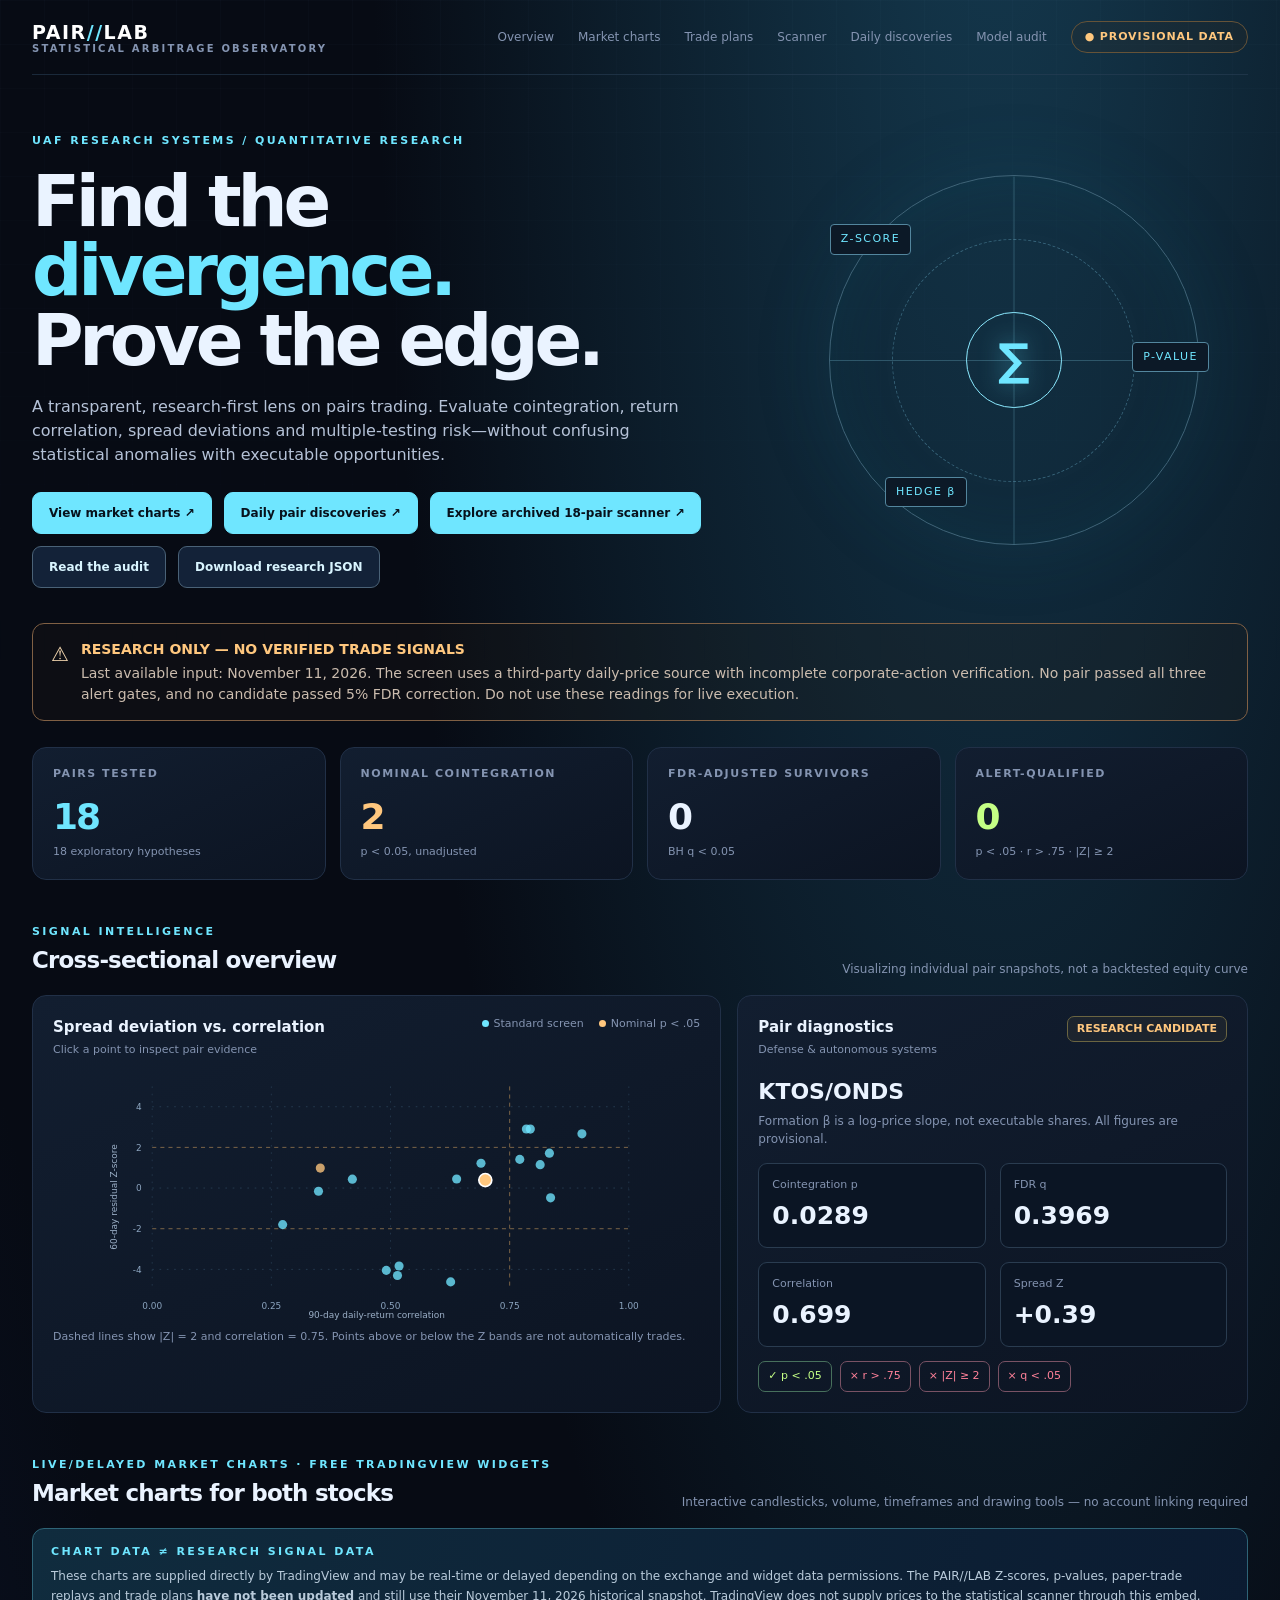
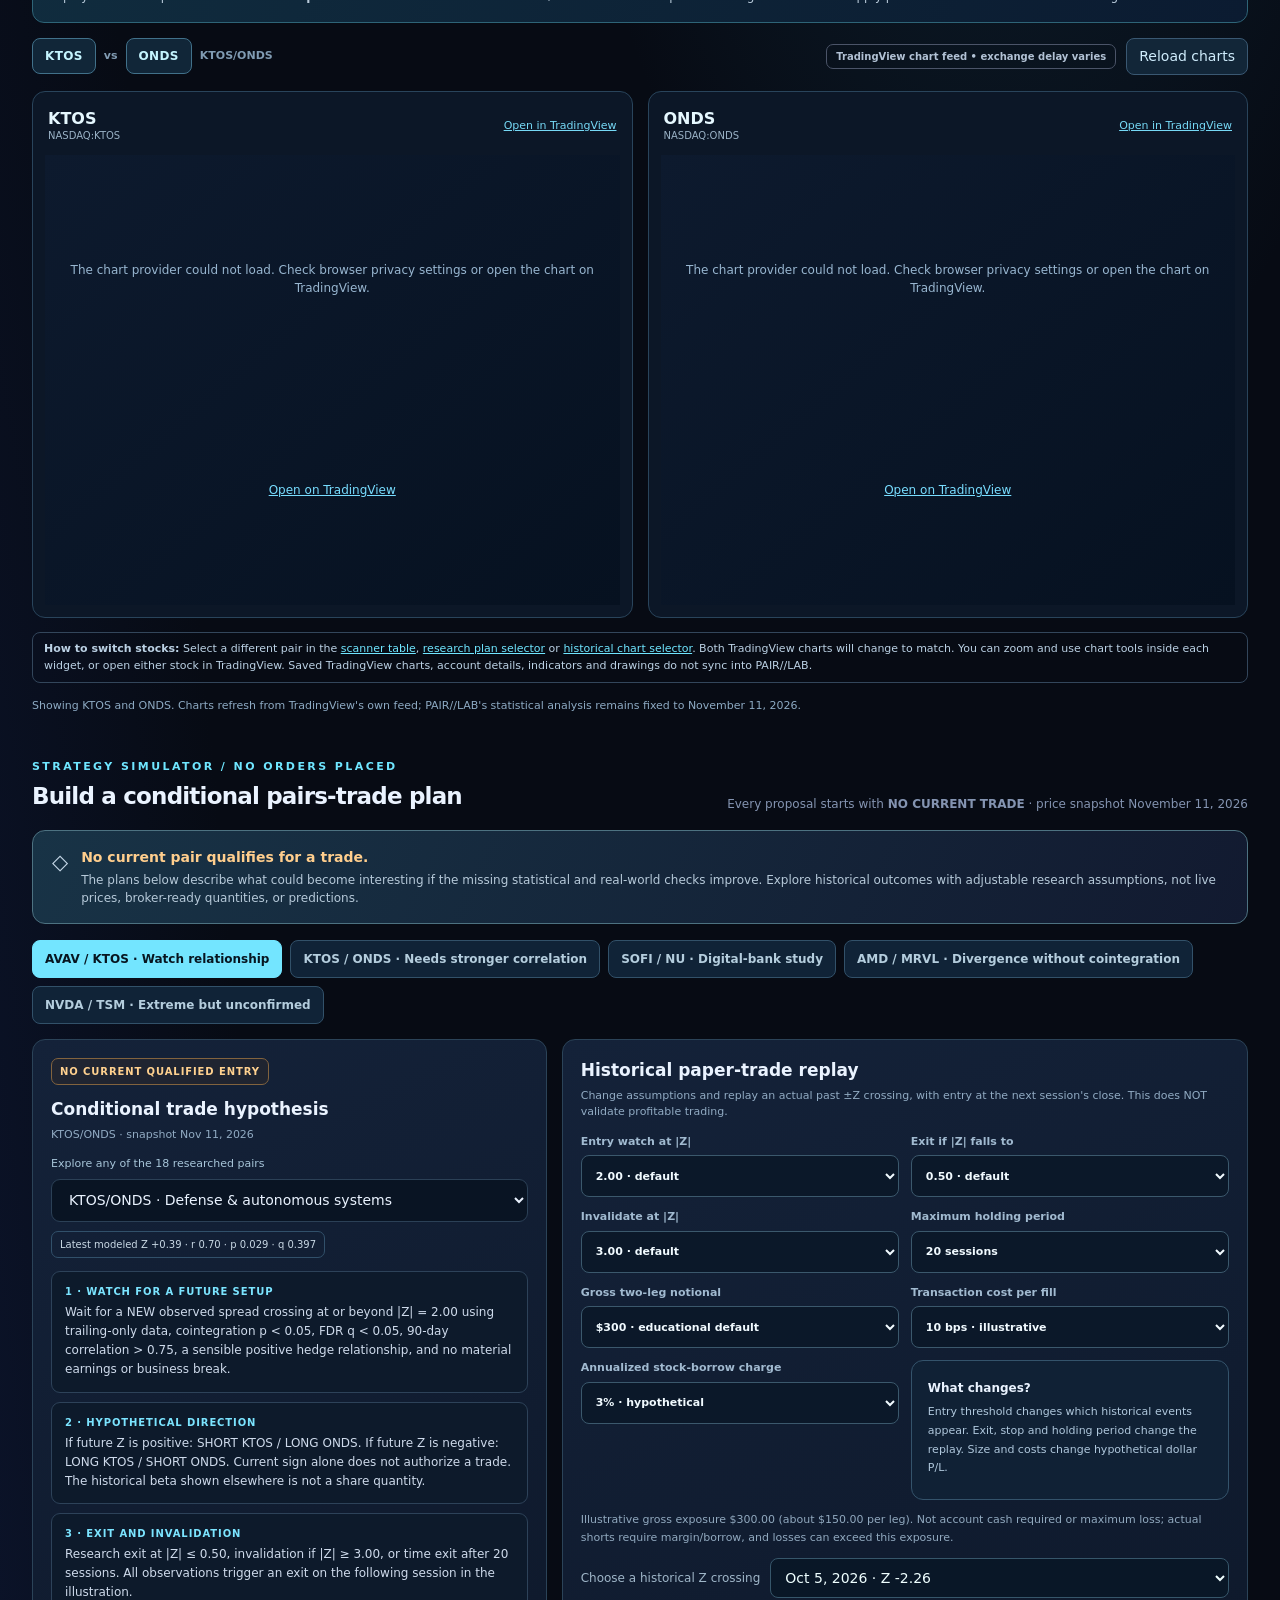
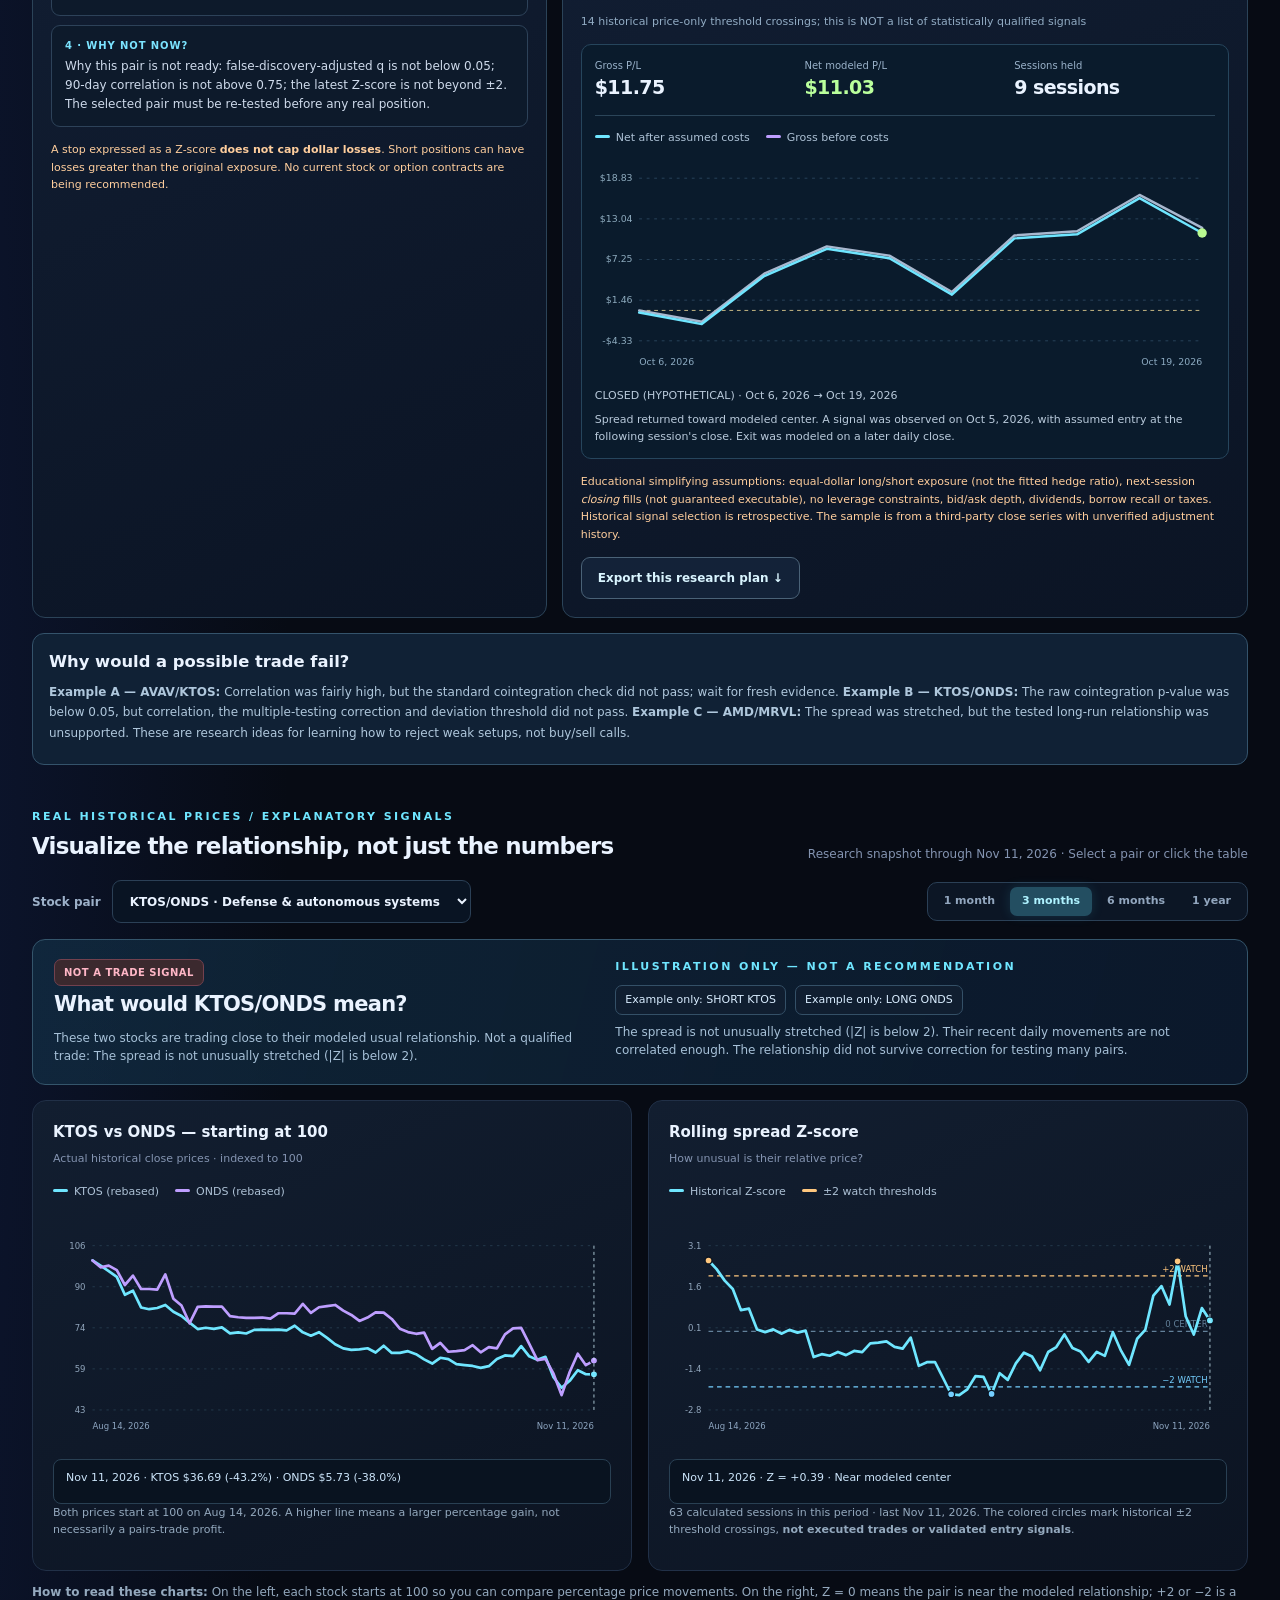
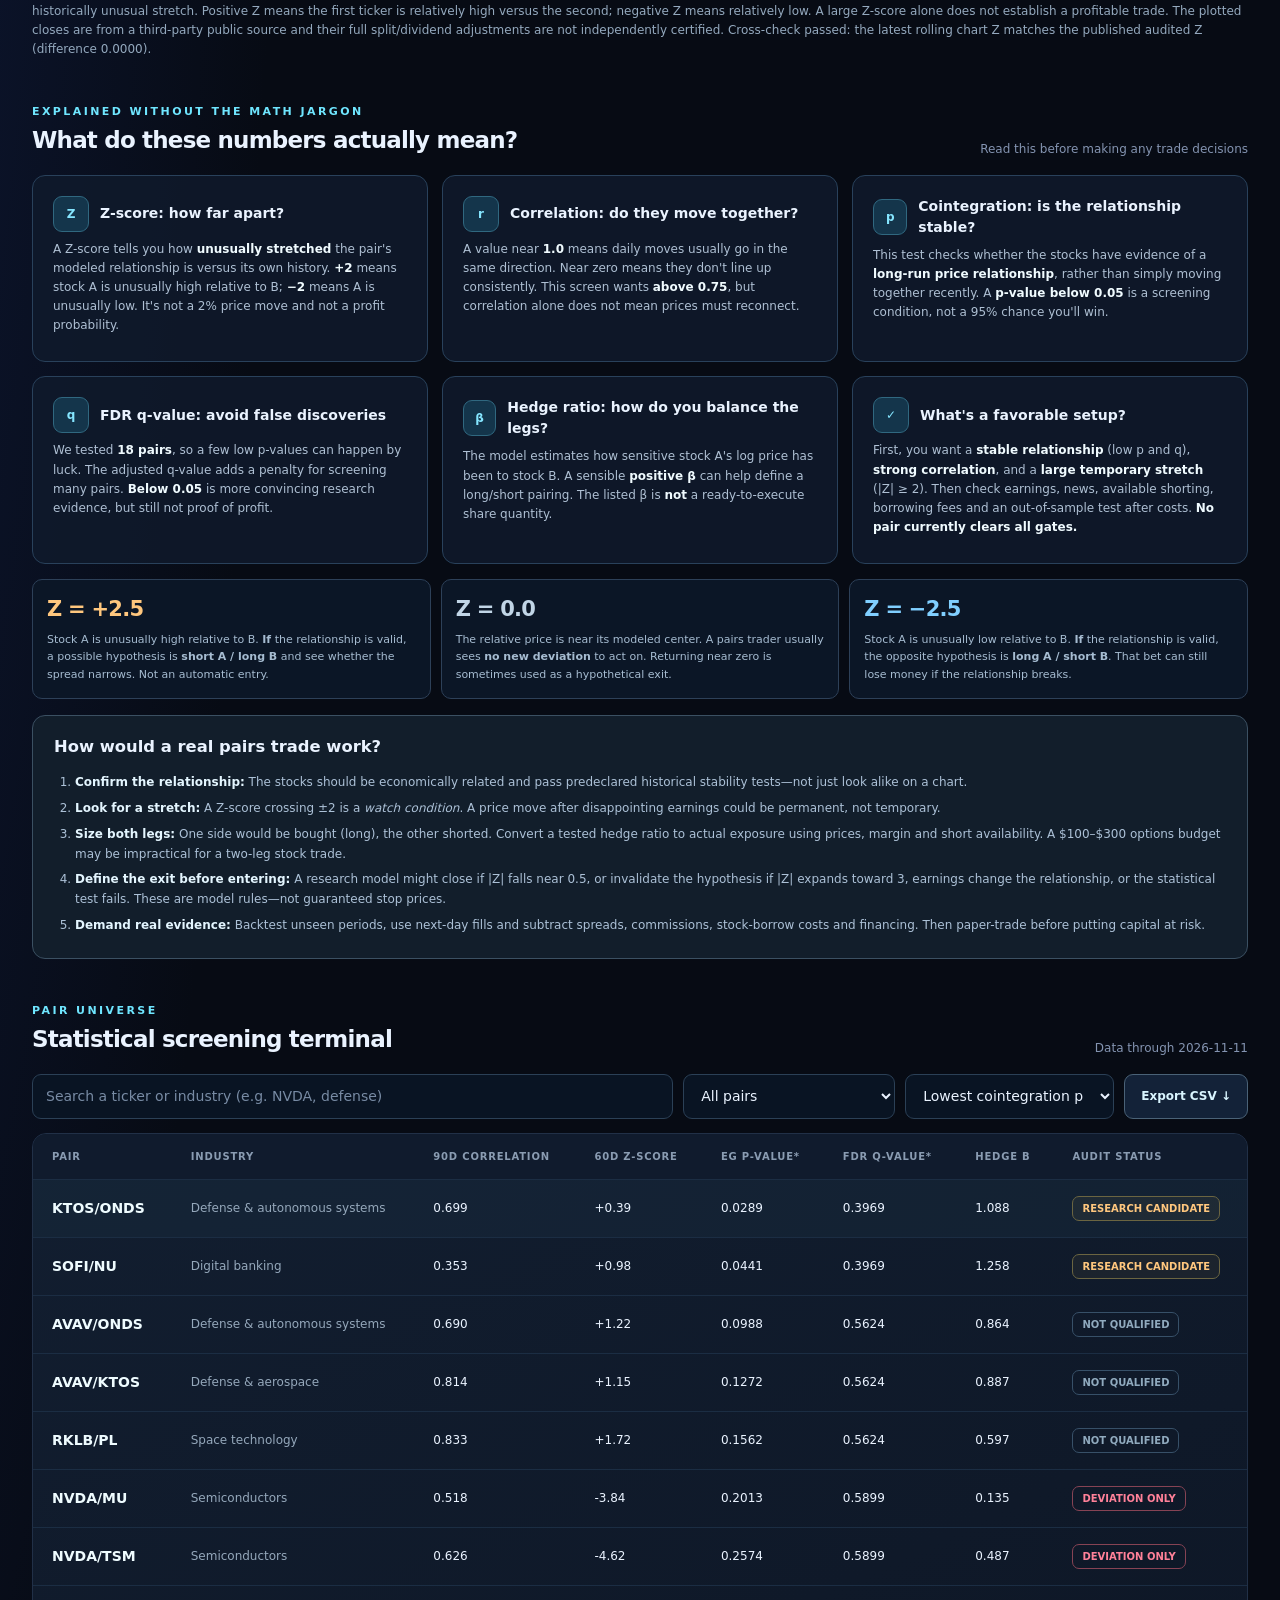
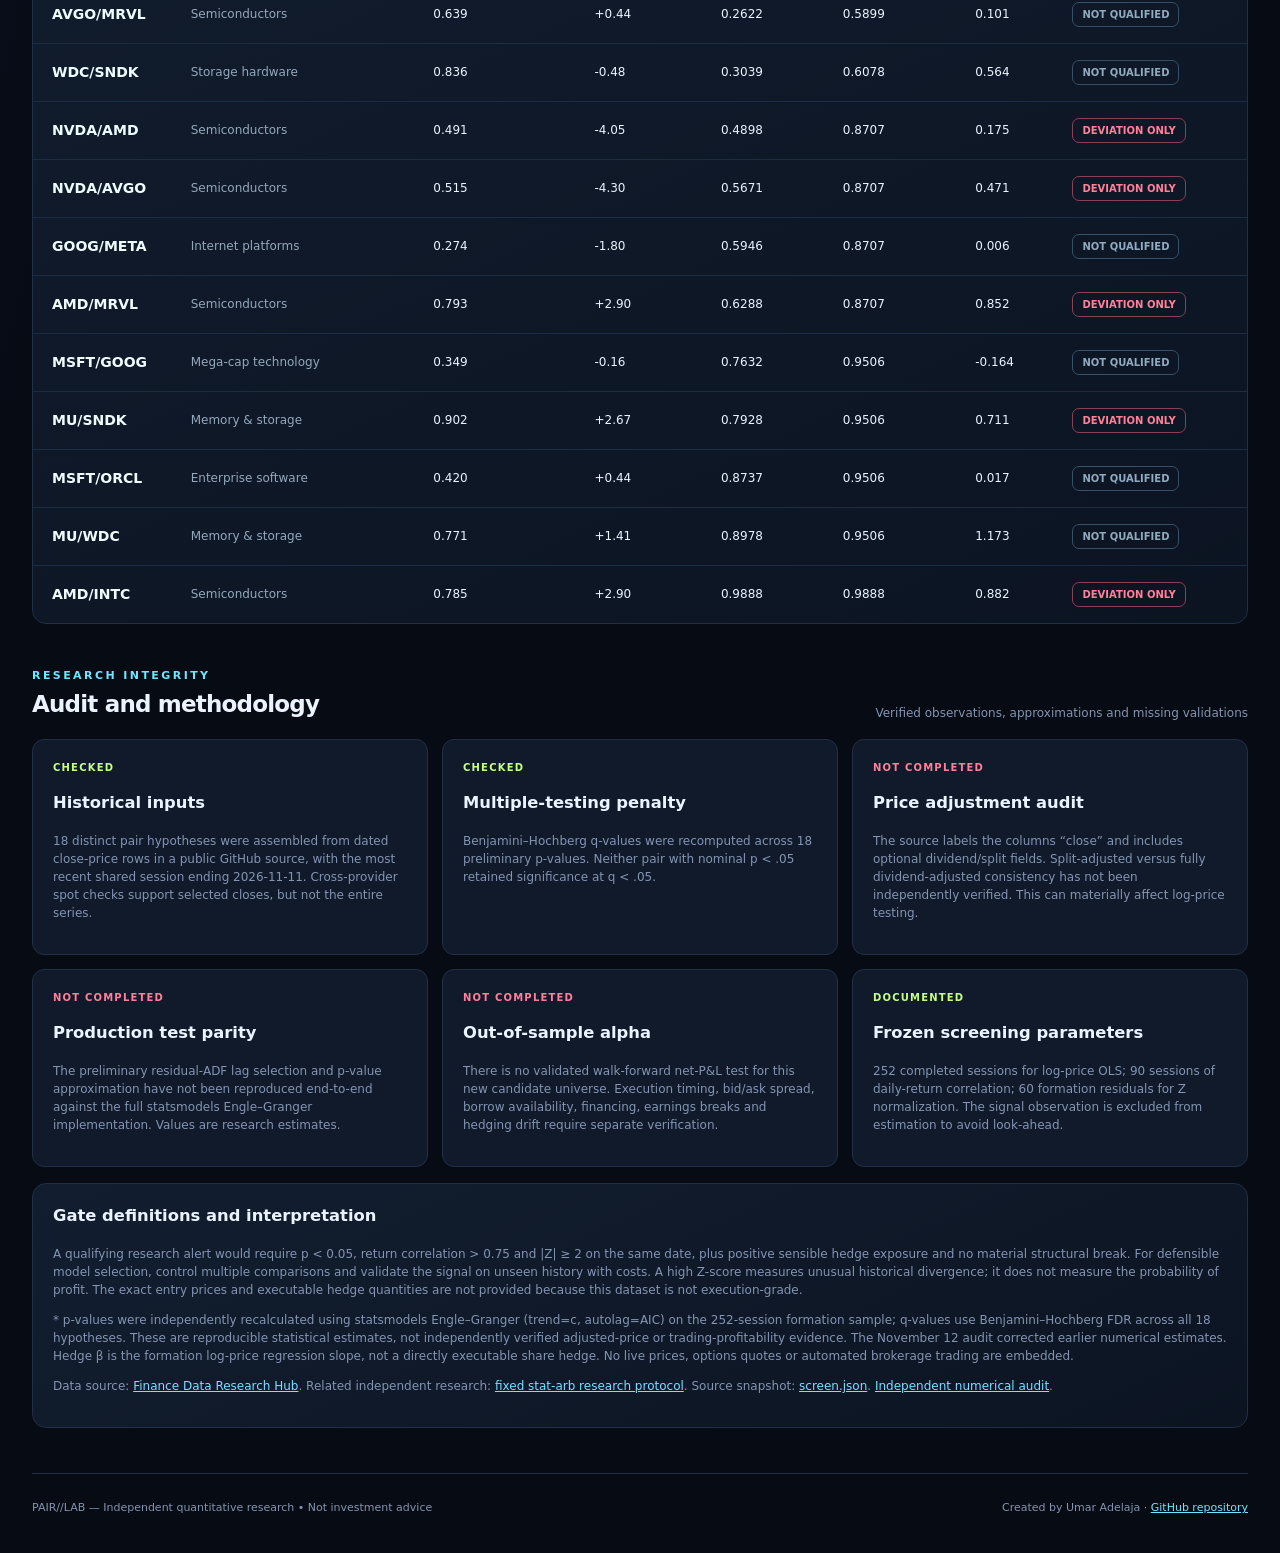
==== commit 4208f1d6: "feat(pairlab): link daily discovery scanner from main observatory" ====
--- a/stat-arb-dashboard/index.html
+++ b/stat-arb-dashboard/index.html
@@ -25,9 +25,9 @@
 <script src="charts.js" defer></script>
 </head>
 <body>
-<div class="shell"><header class="top"><a class="brand" href="../index.html">PAIR<b>//</b>LAB<small>STATISTICAL ARBITRAGE OBSERVATORY</small></a><nav class="topnav"><a href="#overview">Overview</a><a href="#tradingview-charts">Market charts</a><a href="#plan-builder">Trade plans</a><a href="#scanner">Scanner</a><a href="#audit">Model audit</a><span class="status">● PROVISIONAL DATA</span></nav></header>
+<div class="shell"><header class="top"><a class="brand" href="../index.html">PAIR<b>//</b>LAB<small>STATISTICAL ARBITRAGE OBSERVATORY</small></a><nav class="topnav"><a href="#overview">Overview</a><a href="#tradingview-charts">Market charts</a><a href="#plan-builder">Trade plans</a><a href="#scanner">Scanner</a><a href="daily.html">Daily discoveries</a><a href="#audit">Model audit</a><span class="status">● PROVISIONAL DATA</span></nav></header>
 <main>
-<section class="hero" id="overview"><div><div class="eyebrow">UAF RESEARCH SYSTEMS / QUANTITATIVE RESEARCH</div><h1>Find the <em>divergence.</em><br>Prove the edge.</h1><p class="lead">A transparent, research-first lens on pairs trading. Evaluate cointegration, return correlation, spread deviations and multiple-testing risk—without confusing statistical anomalies with executable opportunities.</p><div class="hero-actions"><a class="btn primary" href="#tradingview-charts">View market charts ↗</a><a class="btn primary" href="#scanner">Explore pair scanner ↗</a><a class="btn" href="#audit">Read the audit</a><a class="btn" href="data/screen.json" download>Download research JSON</a></div></div><div class="orbit" aria-hidden="true"><div class="cross"></div><div class="cross vertical"></div><div class="core">∑</div><div class="node one">Z-SCORE</div><div class="node two">P-VALUE</div><div class="node three">HEDGE β</div></div></section>
+<section class="hero" id="overview"><div><div class="eyebrow">UAF RESEARCH SYSTEMS / QUANTITATIVE RESEARCH</div><h1>Find the <em>divergence.</em><br>Prove the edge.</h1><p class="lead">A transparent, research-first lens on pairs trading. Evaluate cointegration, return correlation, spread deviations and multiple-testing risk—without confusing statistical anomalies with executable opportunities.</p><div class="hero-actions"><a class="btn primary" href="#tradingview-charts">View market charts ↗</a><a class="btn primary" href="daily.html">Daily pair discoveries ↗</a><a class="btn primary" href="#scanner">Explore archived 18-pair scanner ↗</a><a class="btn" href="#audit">Read the audit</a><a class="btn" href="data/screen.json" download>Download research JSON</a></div></div><div class="orbit" aria-hidden="true"><div class="cross"></div><div class="cross vertical"></div><div class="core">∑</div><div class="node one">Z-SCORE</div><div class="node two">P-VALUE</div><div class="node three">HEDGE β</div></div></section>
 <div class="alert"><span aria-hidden="true" style="font-size:20px">⚠</span><div><strong>RESEARCH ONLY — NO VERIFIED TRADE SIGNALS</strong><p>Last available input: November 11, 2026. The screen uses a third-party daily-price source with incomplete corporate-action verification. No pair passed all three alert gates, and no candidate passed 5% FDR correction. Do not use these readings for live execution.</p></div></div>
 <section class="metrics" id="metrics" aria-label="Research overview"><div class="metric"><div class="label">Pairs tested</div><div class="big cyan" id="m-total">—</div><div class="sub">18 exploratory hypotheses</div></div><div class="metric"><div class="label">Nominal cointegration</div><div class="big amber" id="m-nominal">—</div><div class="sub">p &lt; 0.05, unadjusted</div></div><div class="metric"><div class="label">FDR-adjusted survivors</div><div class="big" id="m-fdr">—</div><div class="sub">BH q &lt; 0.05</div></div><div class="metric"><div class="label">Alert-qualified</div><div class="big lime" id="m-qualified">—</div><div class="sub">p &lt; .05 · r &gt; .75 · |Z| ≥ 2</div></div></section>
 <section class="sectionhead"><div><div class="eyebrow">Signal intelligence</div><h2>Cross-sectional overview</h2></div><p>Visualizing individual pair snapshots, not a backtested equity curve</p></section>
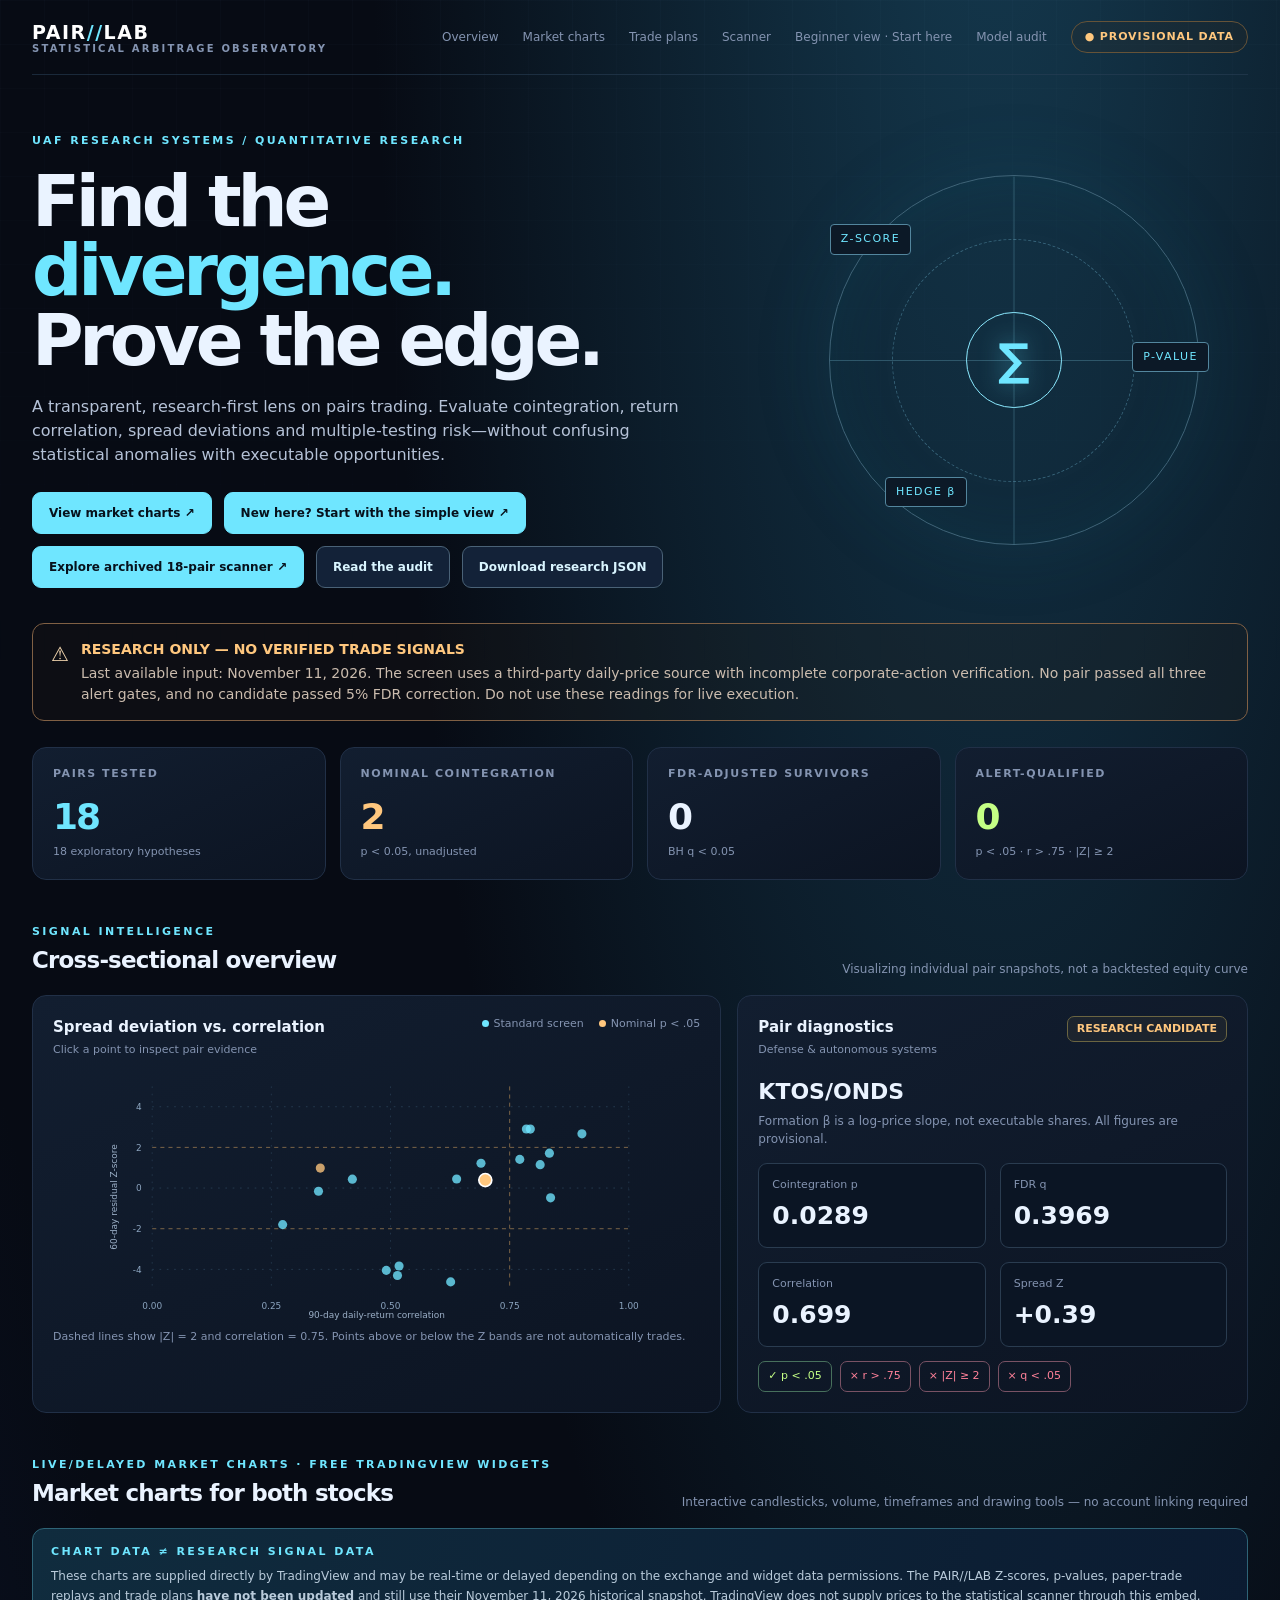
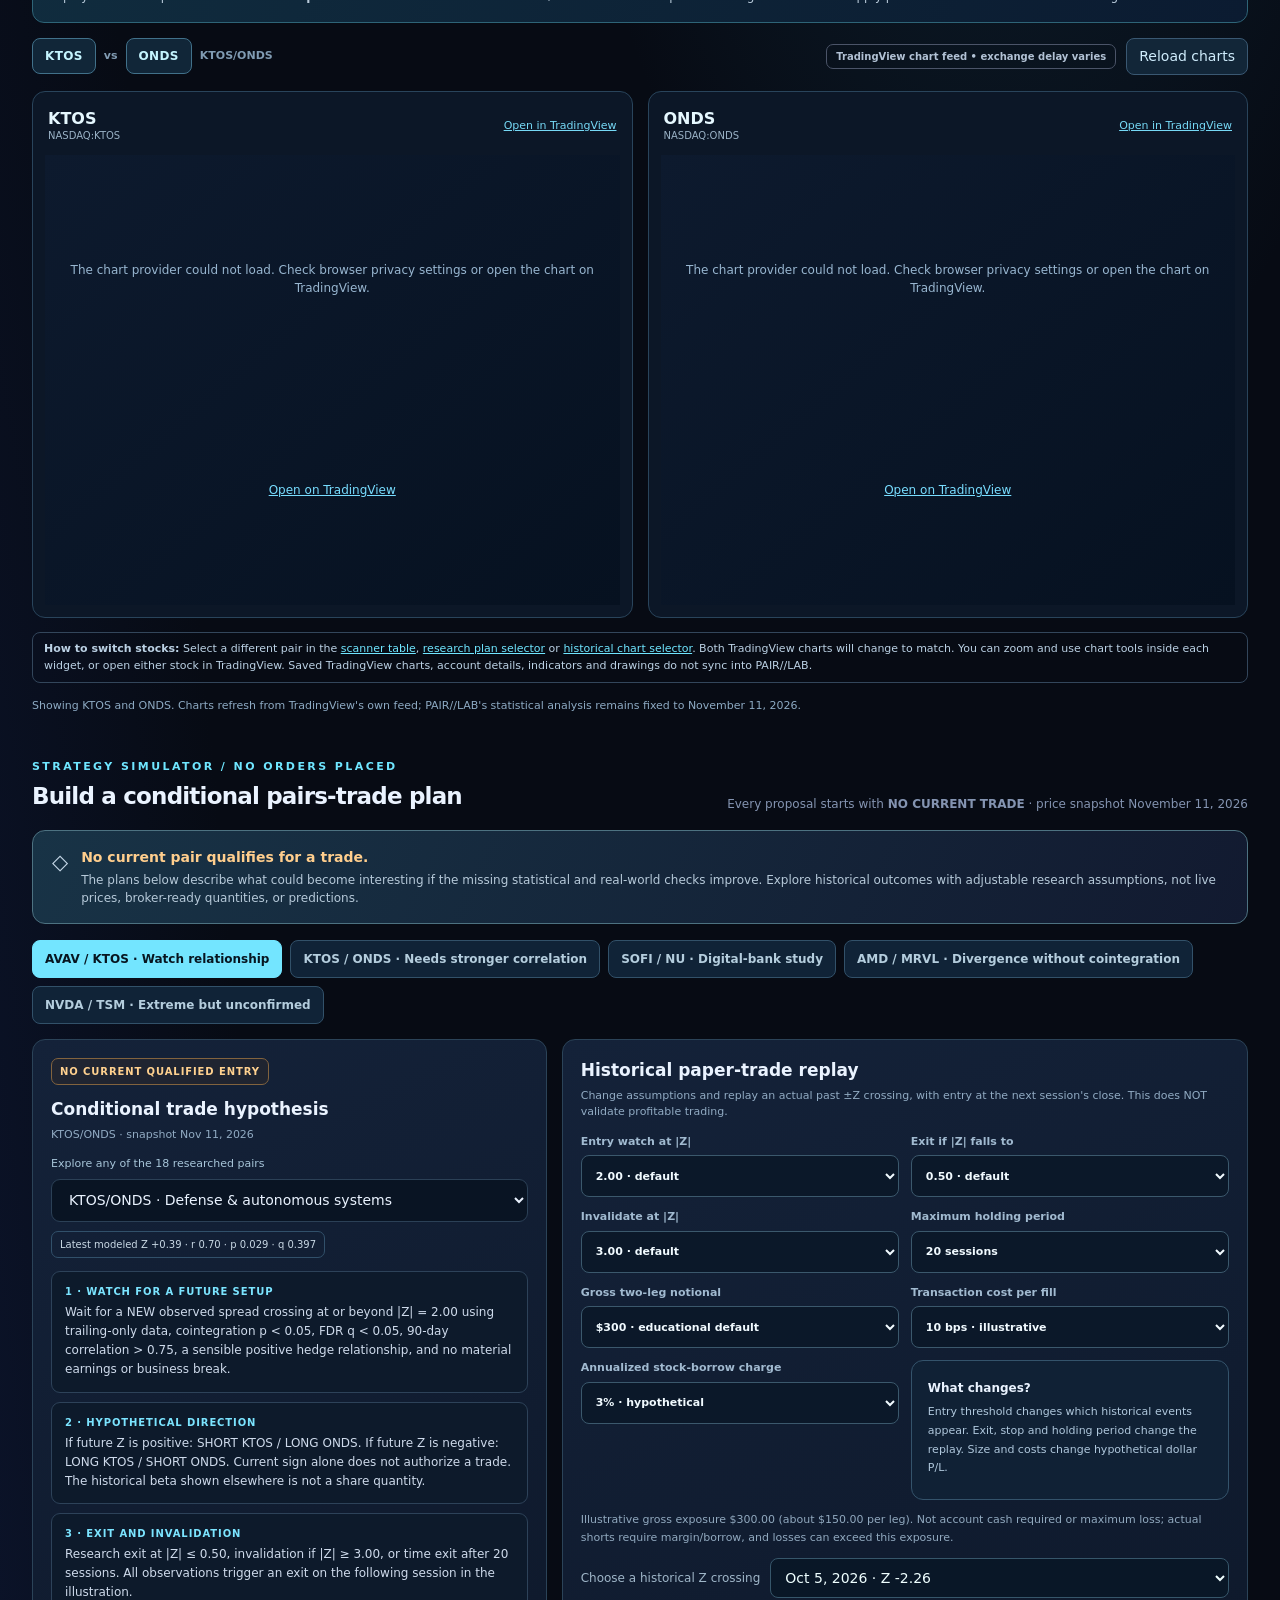
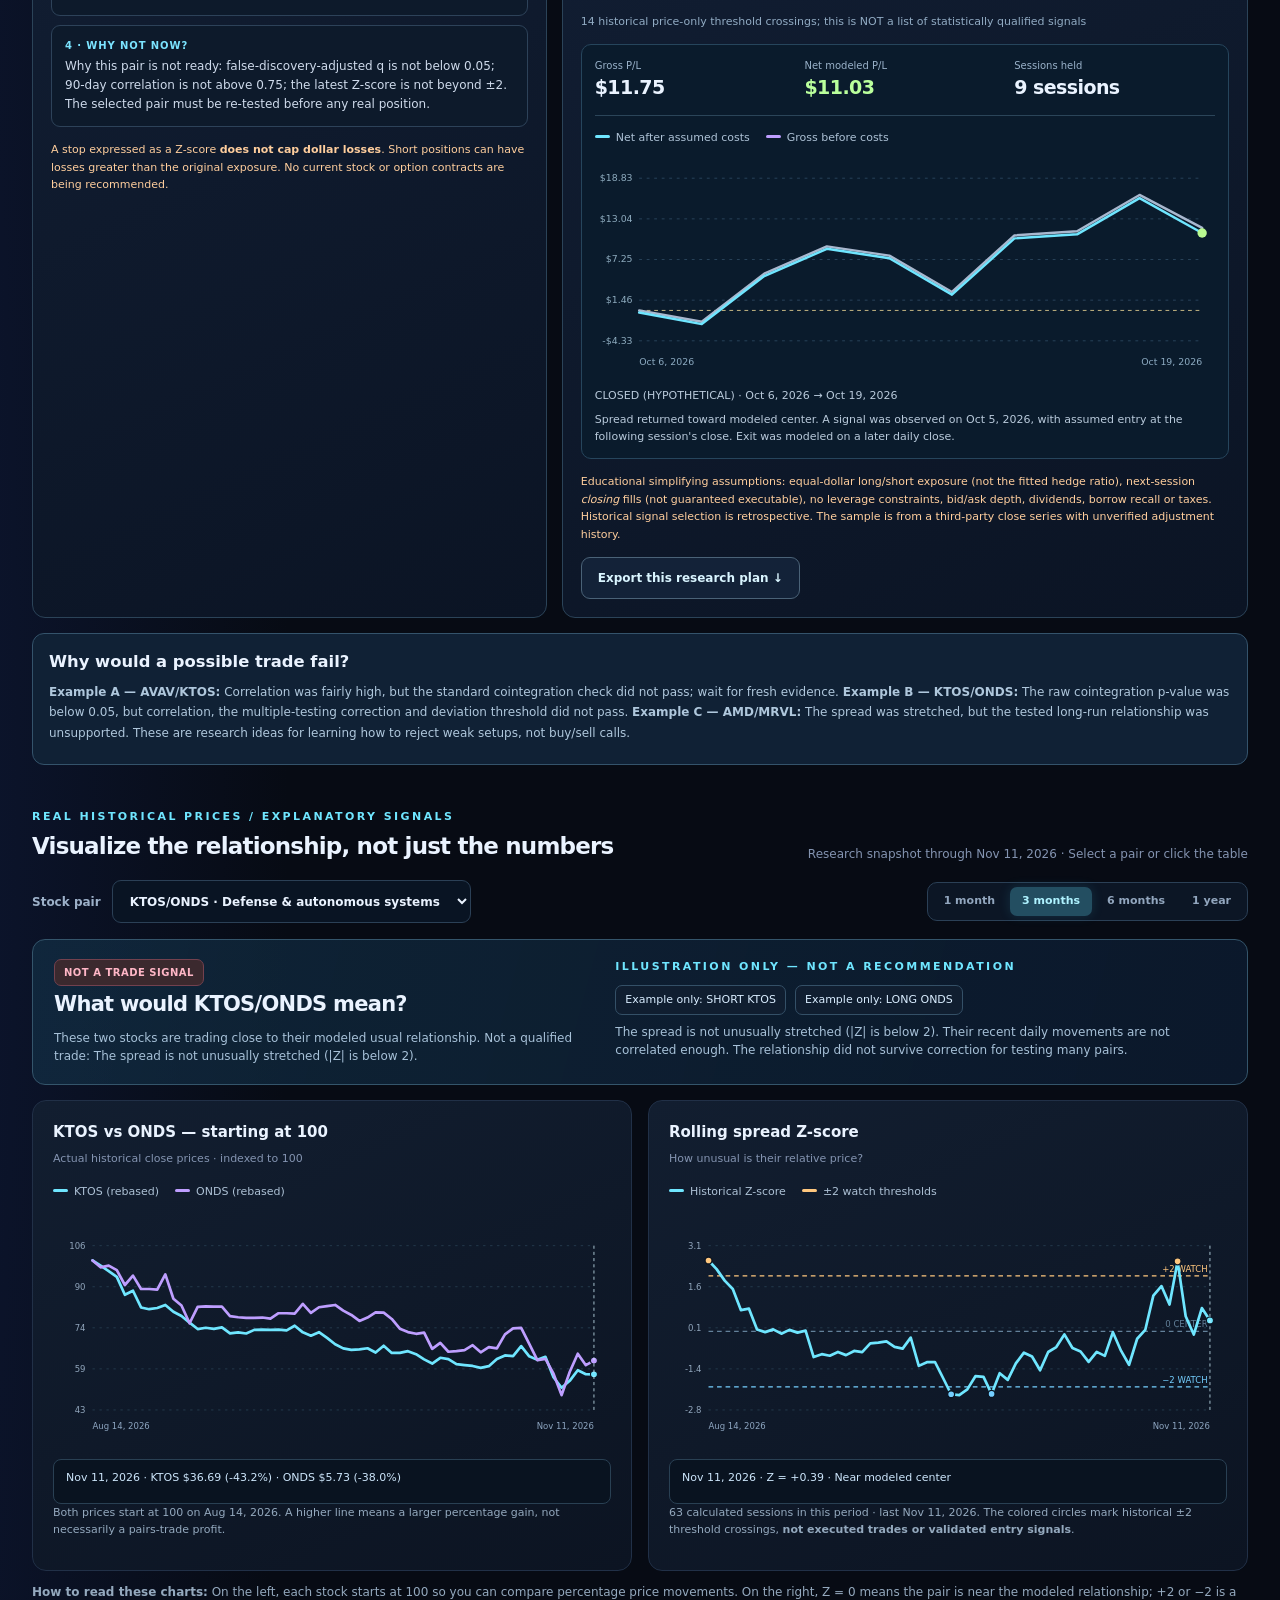
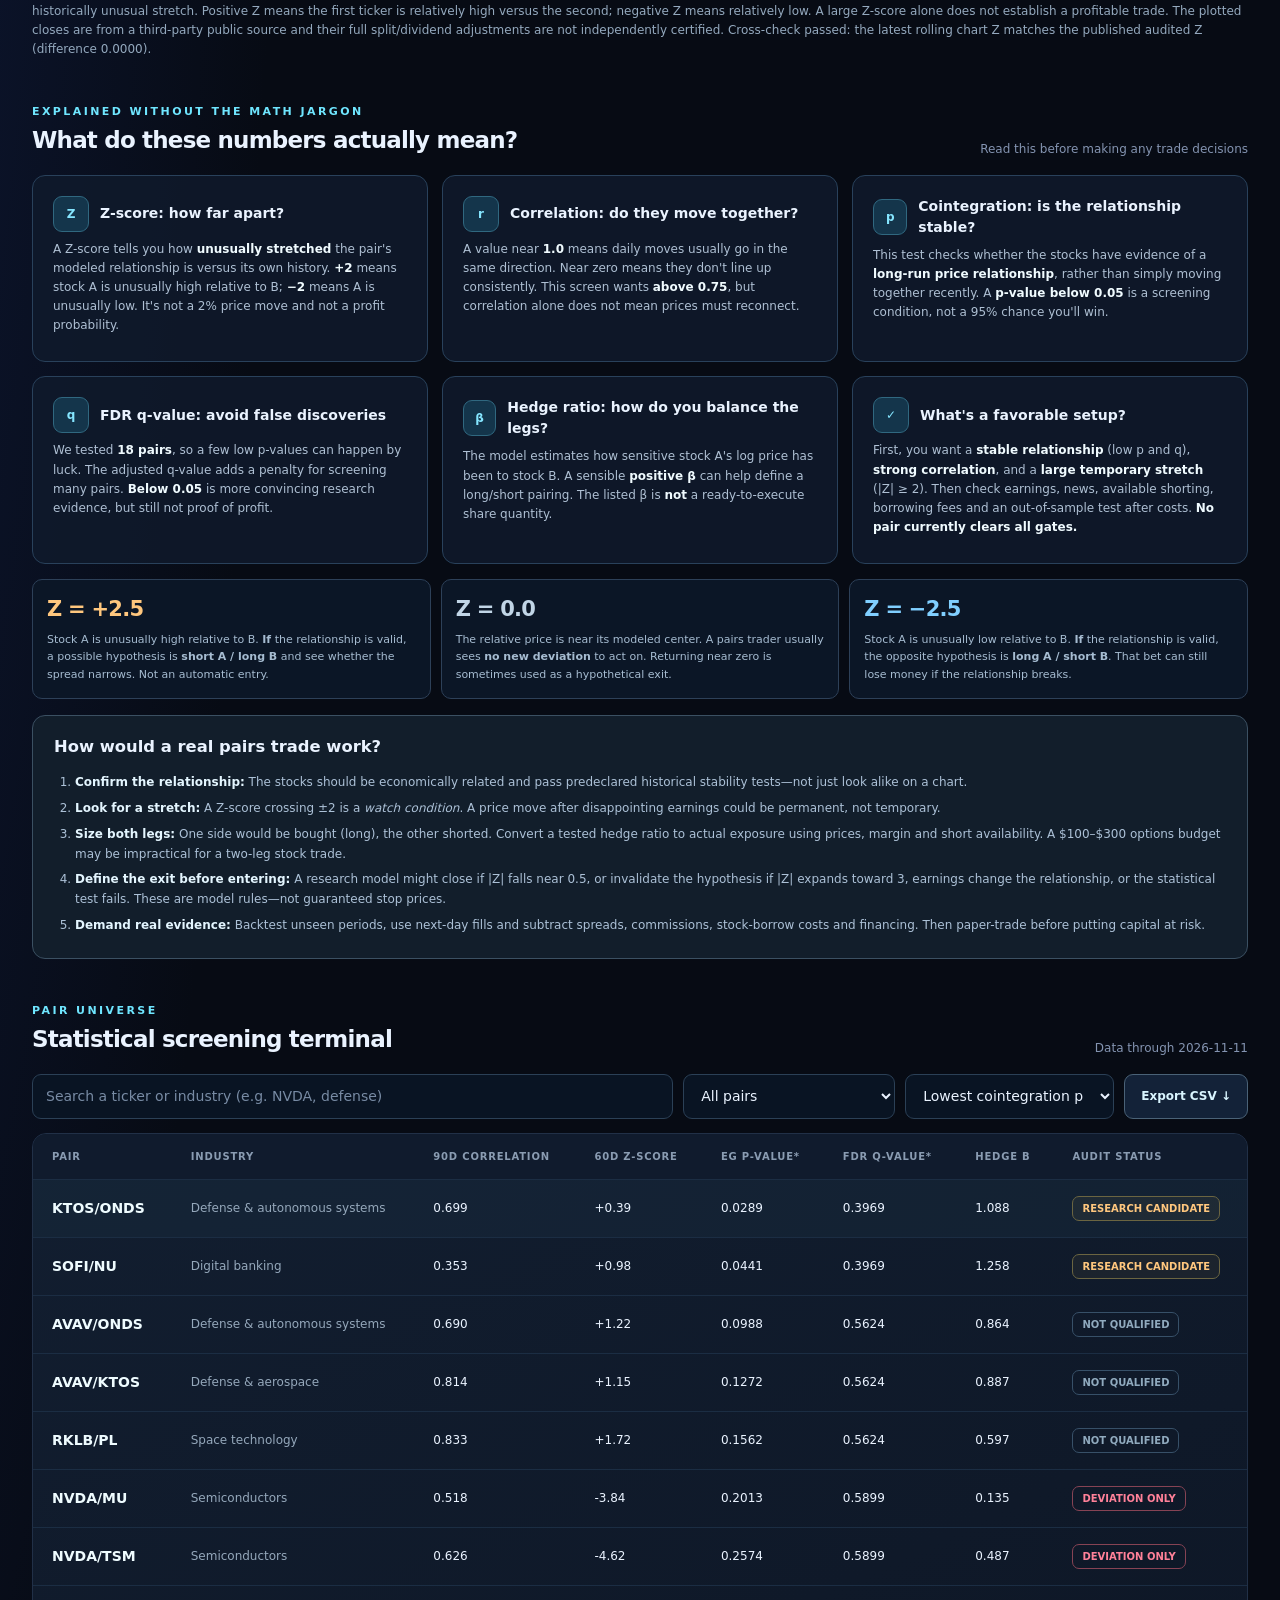
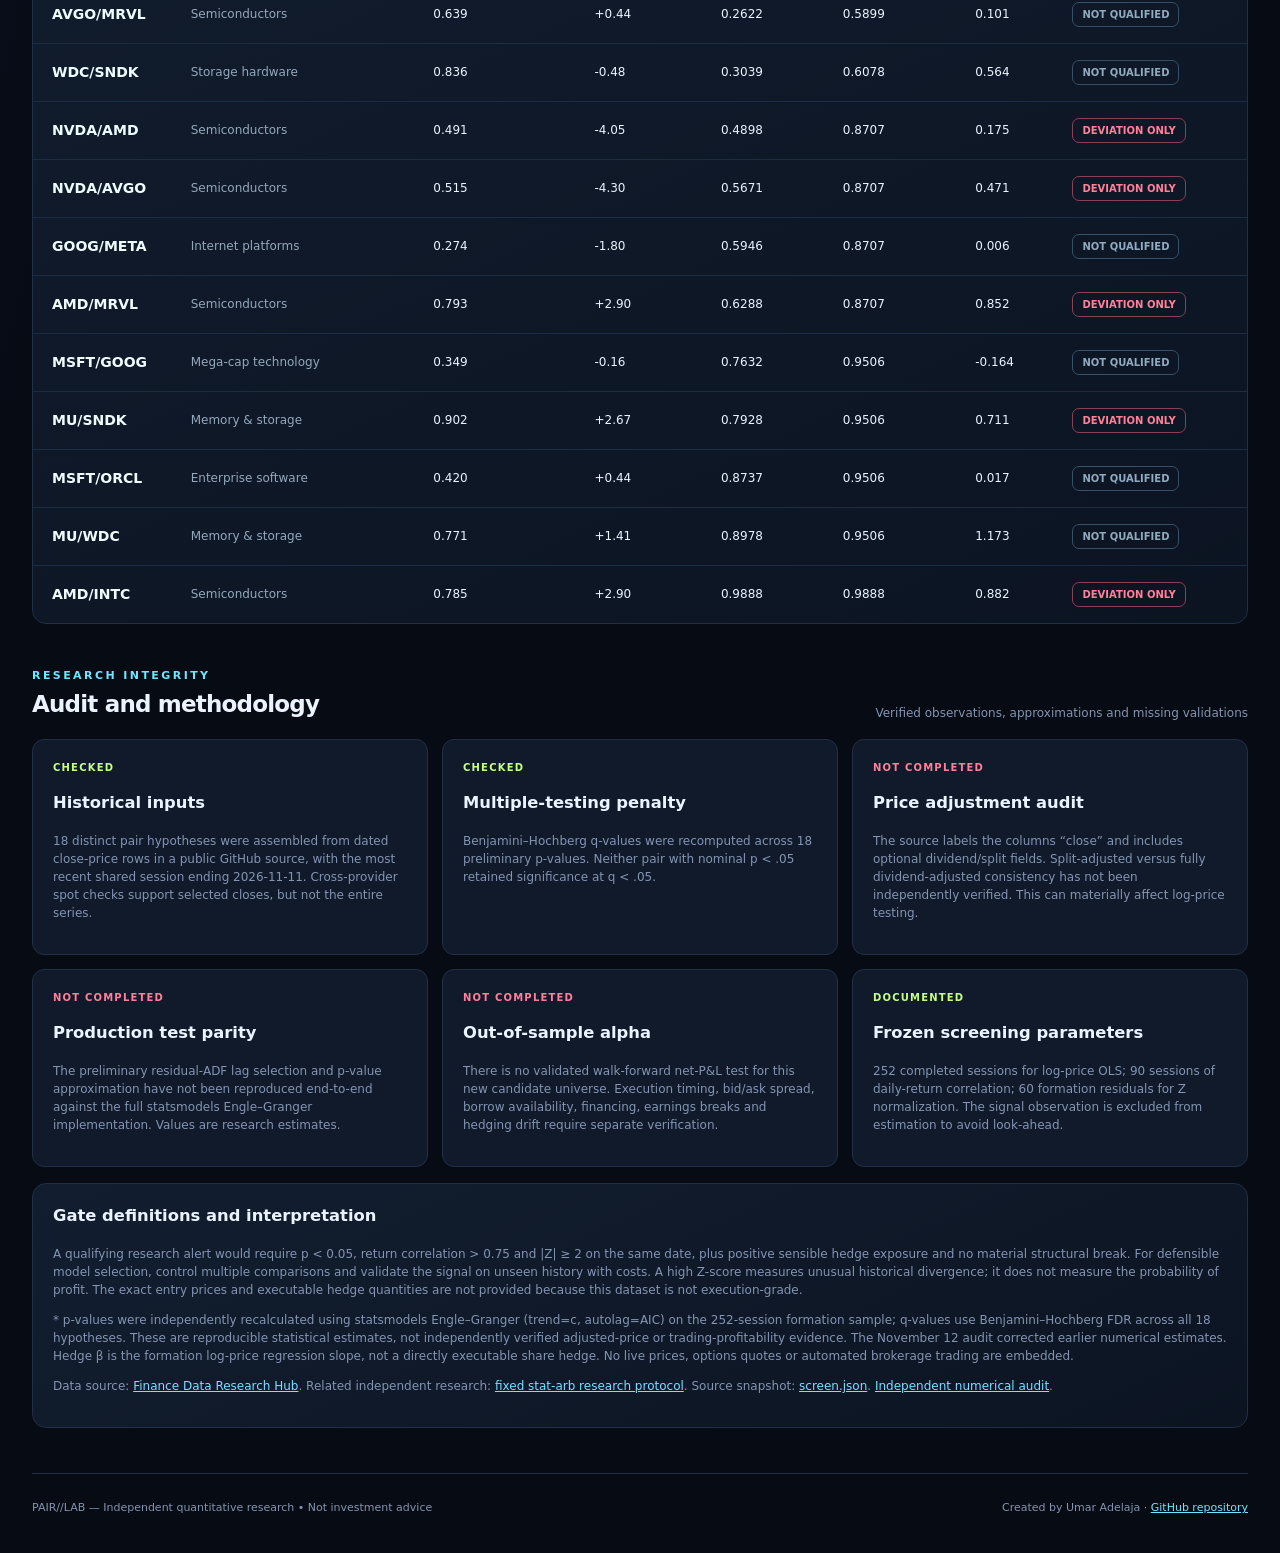
==== commit 7853319c: "ux(pairlab): make the beginner-friendly scanner the default starting point in navigation" ====
--- a/stat-arb-dashboard/index.html
+++ b/stat-arb-dashboard/index.html
@@ -25,9 +25,9 @@
 <script src="charts.js" defer></script>
 </head>
 <body>
-<div class="shell"><header class="top"><a class="brand" href="../index.html">PAIR<b>//</b>LAB<small>STATISTICAL ARBITRAGE OBSERVATORY</small></a><nav class="topnav"><a href="#overview">Overview</a><a href="#tradingview-charts">Market charts</a><a href="#plan-builder">Trade plans</a><a href="#scanner">Scanner</a><a href="daily.html">Daily discoveries</a><a href="#audit">Model audit</a><span class="status">● PROVISIONAL DATA</span></nav></header>
+<div class="shell"><header class="top"><a class="brand" href="../index.html">PAIR<b>//</b>LAB<small>STATISTICAL ARBITRAGE OBSERVATORY</small></a><nav class="topnav"><a href="#overview">Overview</a><a href="#tradingview-charts">Market charts</a><a href="#plan-builder">Trade plans</a><a href="#scanner">Scanner</a><a href="daily.html">Beginner view · Start here</a><a href="#audit">Model audit</a><span class="status">● PROVISIONAL DATA</span></nav></header>
 <main>
-<section class="hero" id="overview"><div><div class="eyebrow">UAF RESEARCH SYSTEMS / QUANTITATIVE RESEARCH</div><h1>Find the <em>divergence.</em><br>Prove the edge.</h1><p class="lead">A transparent, research-first lens on pairs trading. Evaluate cointegration, return correlation, spread deviations and multiple-testing risk—without confusing statistical anomalies with executable opportunities.</p><div class="hero-actions"><a class="btn primary" href="#tradingview-charts">View market charts ↗</a><a class="btn primary" href="daily.html">Daily pair discoveries ↗</a><a class="btn primary" href="#scanner">Explore archived 18-pair scanner ↗</a><a class="btn" href="#audit">Read the audit</a><a class="btn" href="data/screen.json" download>Download research JSON</a></div></div><div class="orbit" aria-hidden="true"><div class="cross"></div><div class="cross vertical"></div><div class="core">∑</div><div class="node one">Z-SCORE</div><div class="node two">P-VALUE</div><div class="node three">HEDGE β</div></div></section>
+<section class="hero" id="overview"><div><div class="eyebrow">UAF RESEARCH SYSTEMS / QUANTITATIVE RESEARCH</div><h1>Find the <em>divergence.</em><br>Prove the edge.</h1><p class="lead">A transparent, research-first lens on pairs trading. Evaluate cointegration, return correlation, spread deviations and multiple-testing risk—without confusing statistical anomalies with executable opportunities.</p><div class="hero-actions"><a class="btn primary" href="#tradingview-charts">View market charts ↗</a><a class="btn primary" href="daily.html">New here? Start with the simple view ↗</a><a class="btn primary" href="#scanner">Explore archived 18-pair scanner ↗</a><a class="btn" href="#audit">Read the audit</a><a class="btn" href="data/screen.json" download>Download research JSON</a></div></div><div class="orbit" aria-hidden="true"><div class="cross"></div><div class="cross vertical"></div><div class="core">∑</div><div class="node one">Z-SCORE</div><div class="node two">P-VALUE</div><div class="node three">HEDGE β</div></div></section>
 <div class="alert"><span aria-hidden="true" style="font-size:20px">⚠</span><div><strong>RESEARCH ONLY — NO VERIFIED TRADE SIGNALS</strong><p>Last available input: November 11, 2026. The screen uses a third-party daily-price source with incomplete corporate-action verification. No pair passed all three alert gates, and no candidate passed 5% FDR correction. Do not use these readings for live execution.</p></div></div>
 <section class="metrics" id="metrics" aria-label="Research overview"><div class="metric"><div class="label">Pairs tested</div><div class="big cyan" id="m-total">—</div><div class="sub">18 exploratory hypotheses</div></div><div class="metric"><div class="label">Nominal cointegration</div><div class="big amber" id="m-nominal">—</div><div class="sub">p &lt; 0.05, unadjusted</div></div><div class="metric"><div class="label">FDR-adjusted survivors</div><div class="big" id="m-fdr">—</div><div class="sub">BH q &lt; 0.05</div></div><div class="metric"><div class="label">Alert-qualified</div><div class="big lime" id="m-qualified">—</div><div class="sub">p &lt; .05 · r &gt; .75 · |Z| ≥ 2</div></div></section>
 <section class="sectionhead"><div><div class="eyebrow">Signal intelligence</div><h2>Cross-sectional overview</h2></div><p>Visualizing individual pair snapshots, not a backtested equity curve</p></section>
